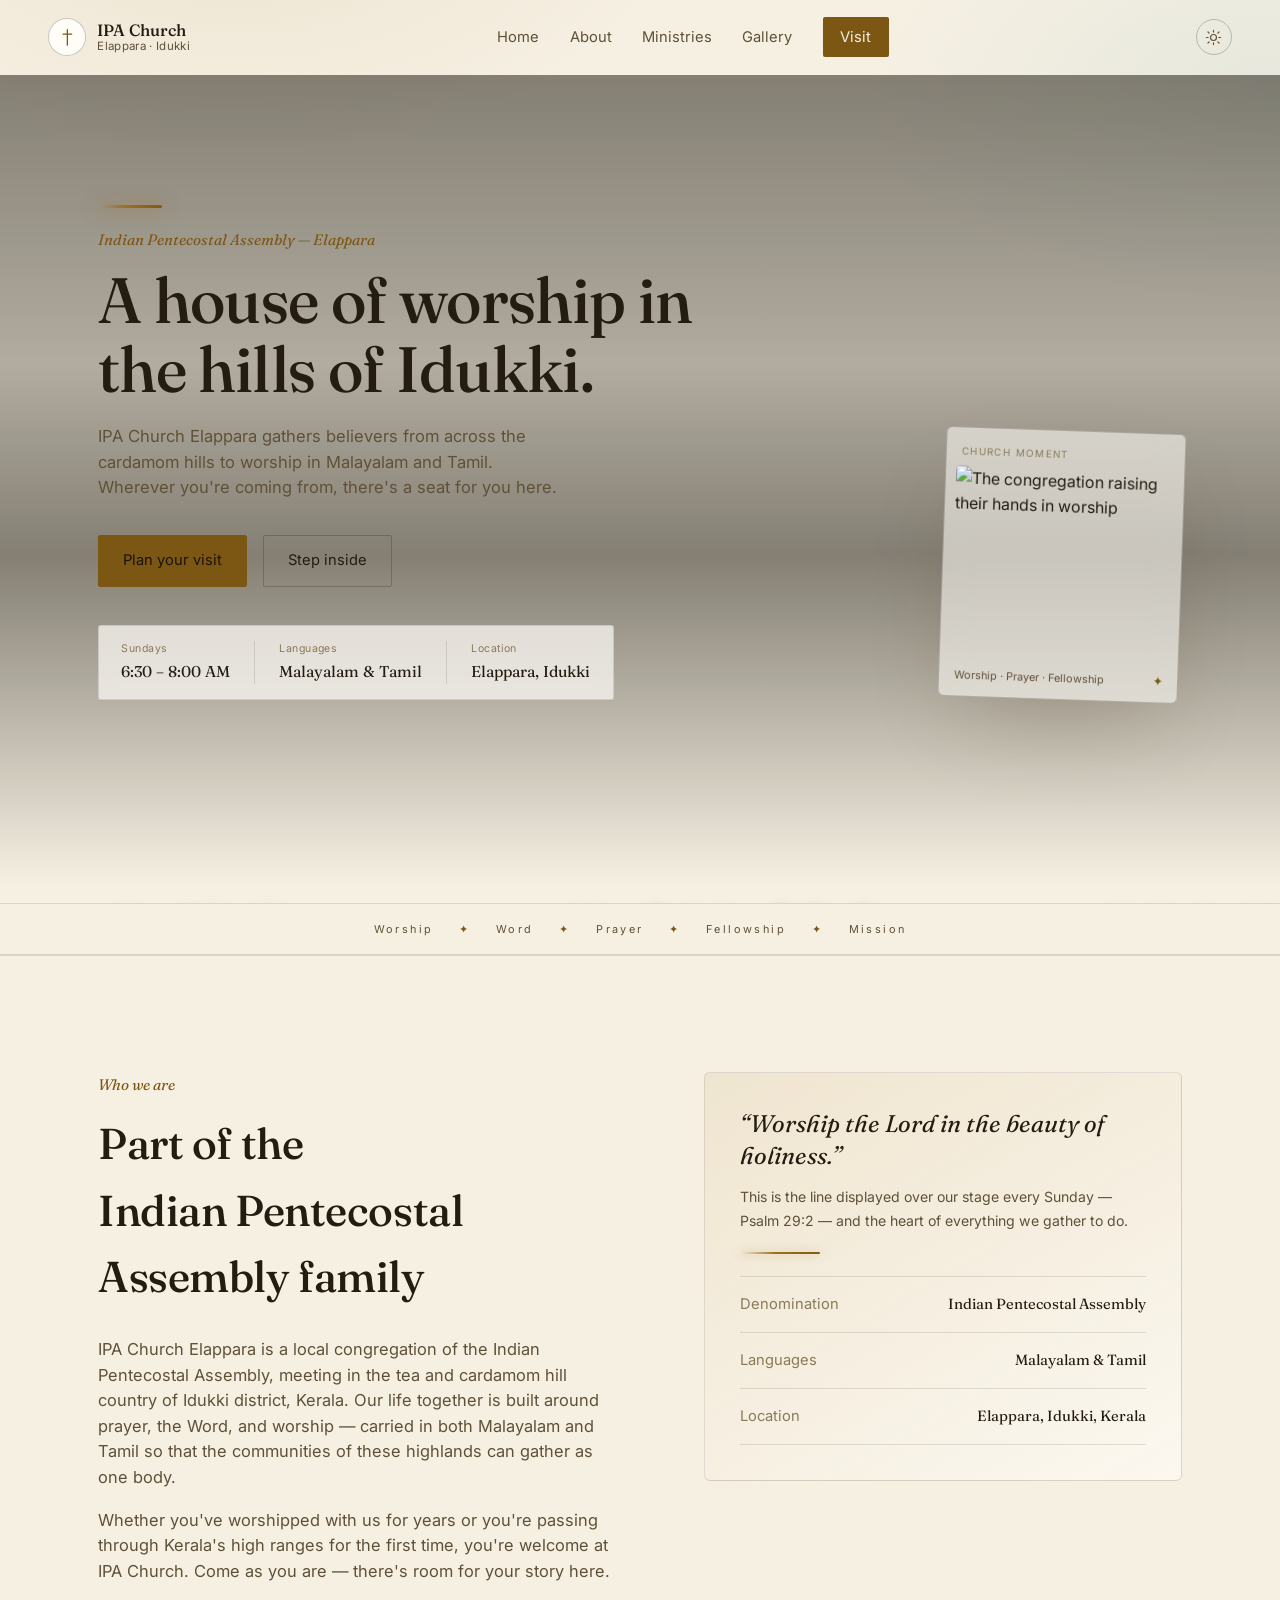
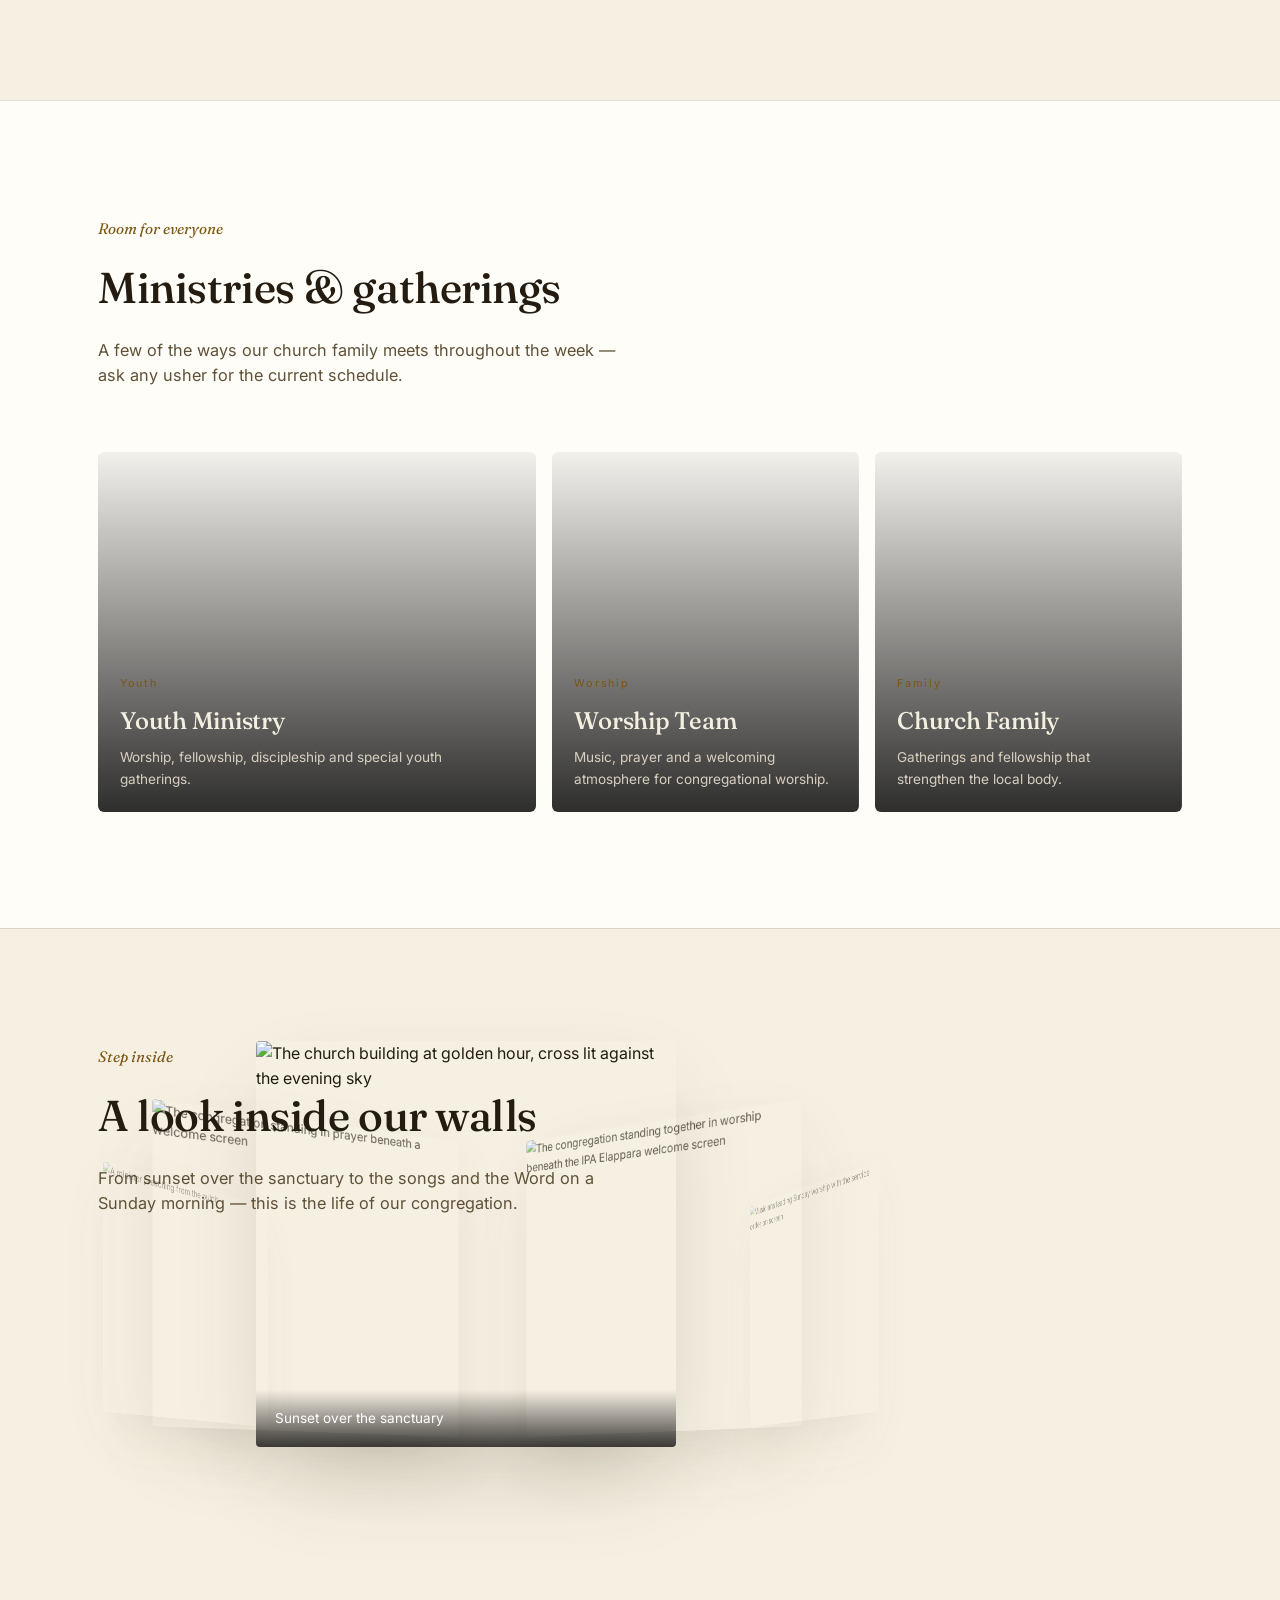
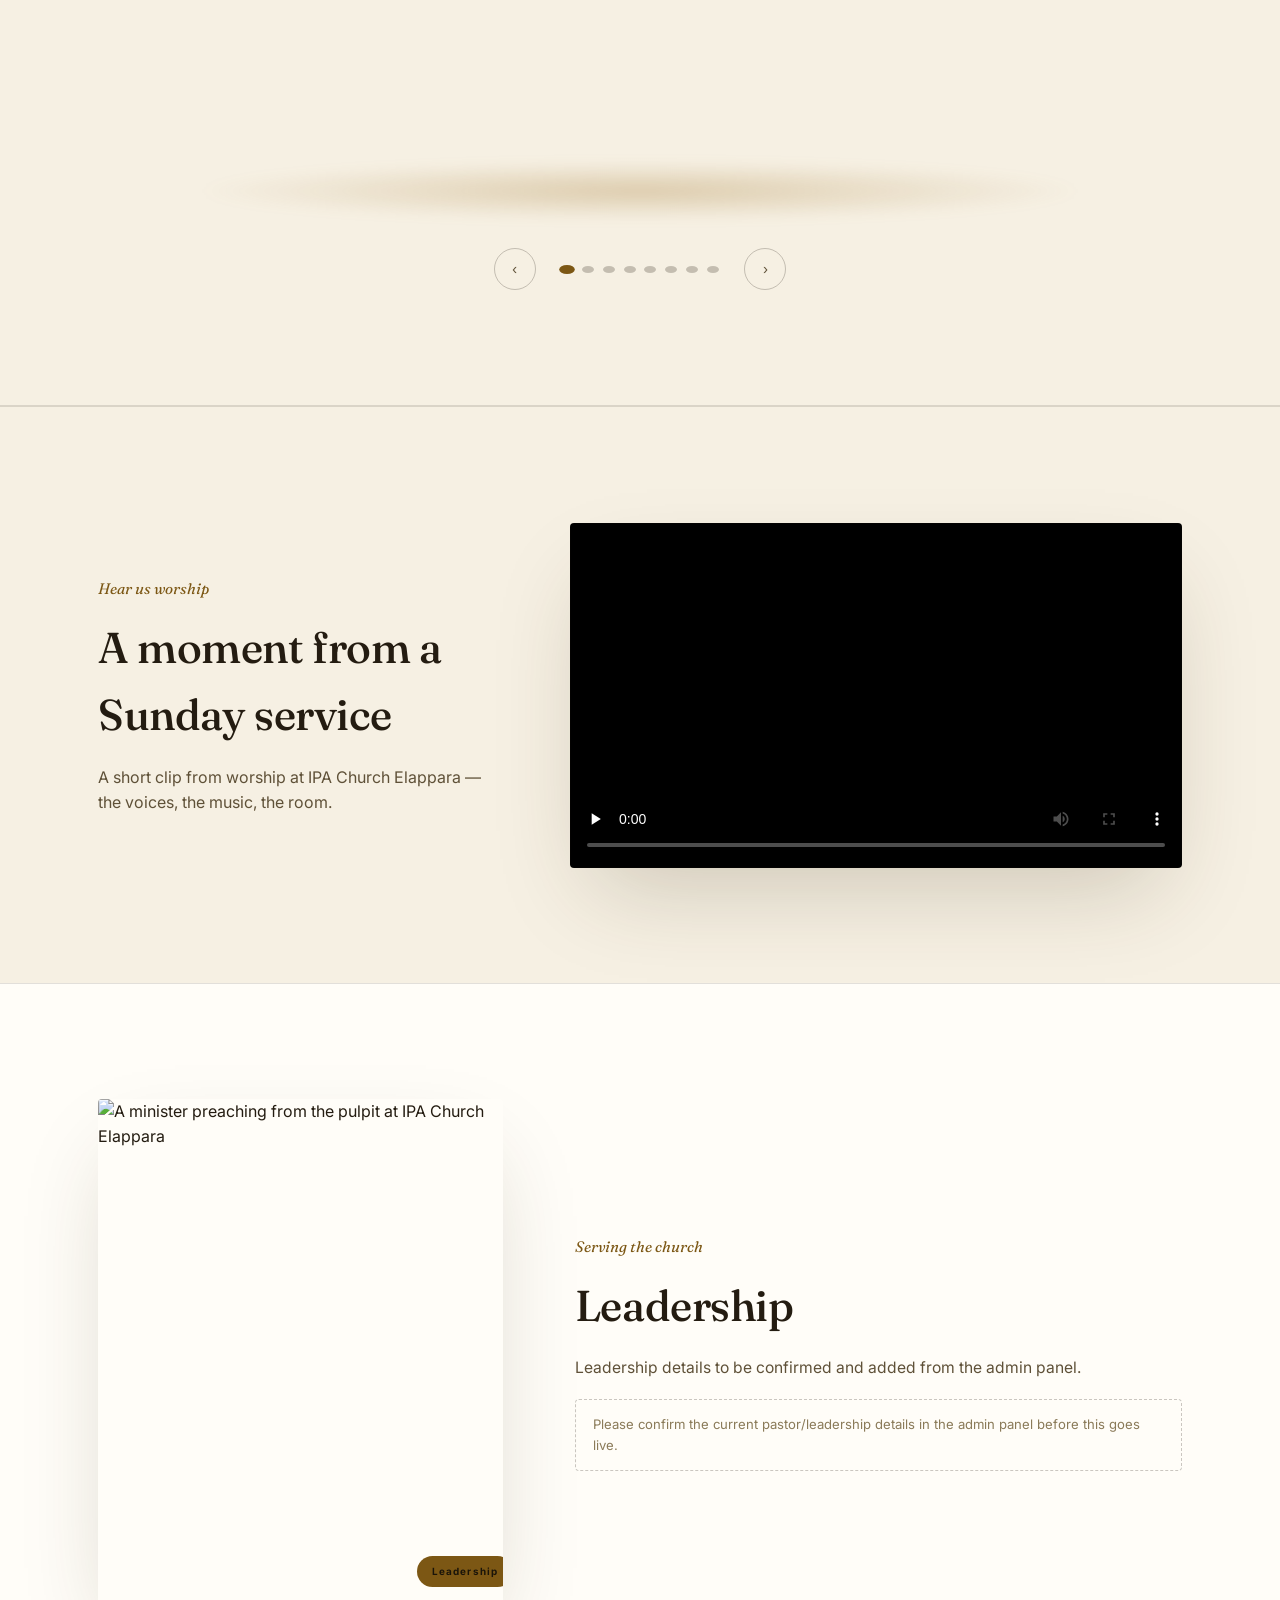
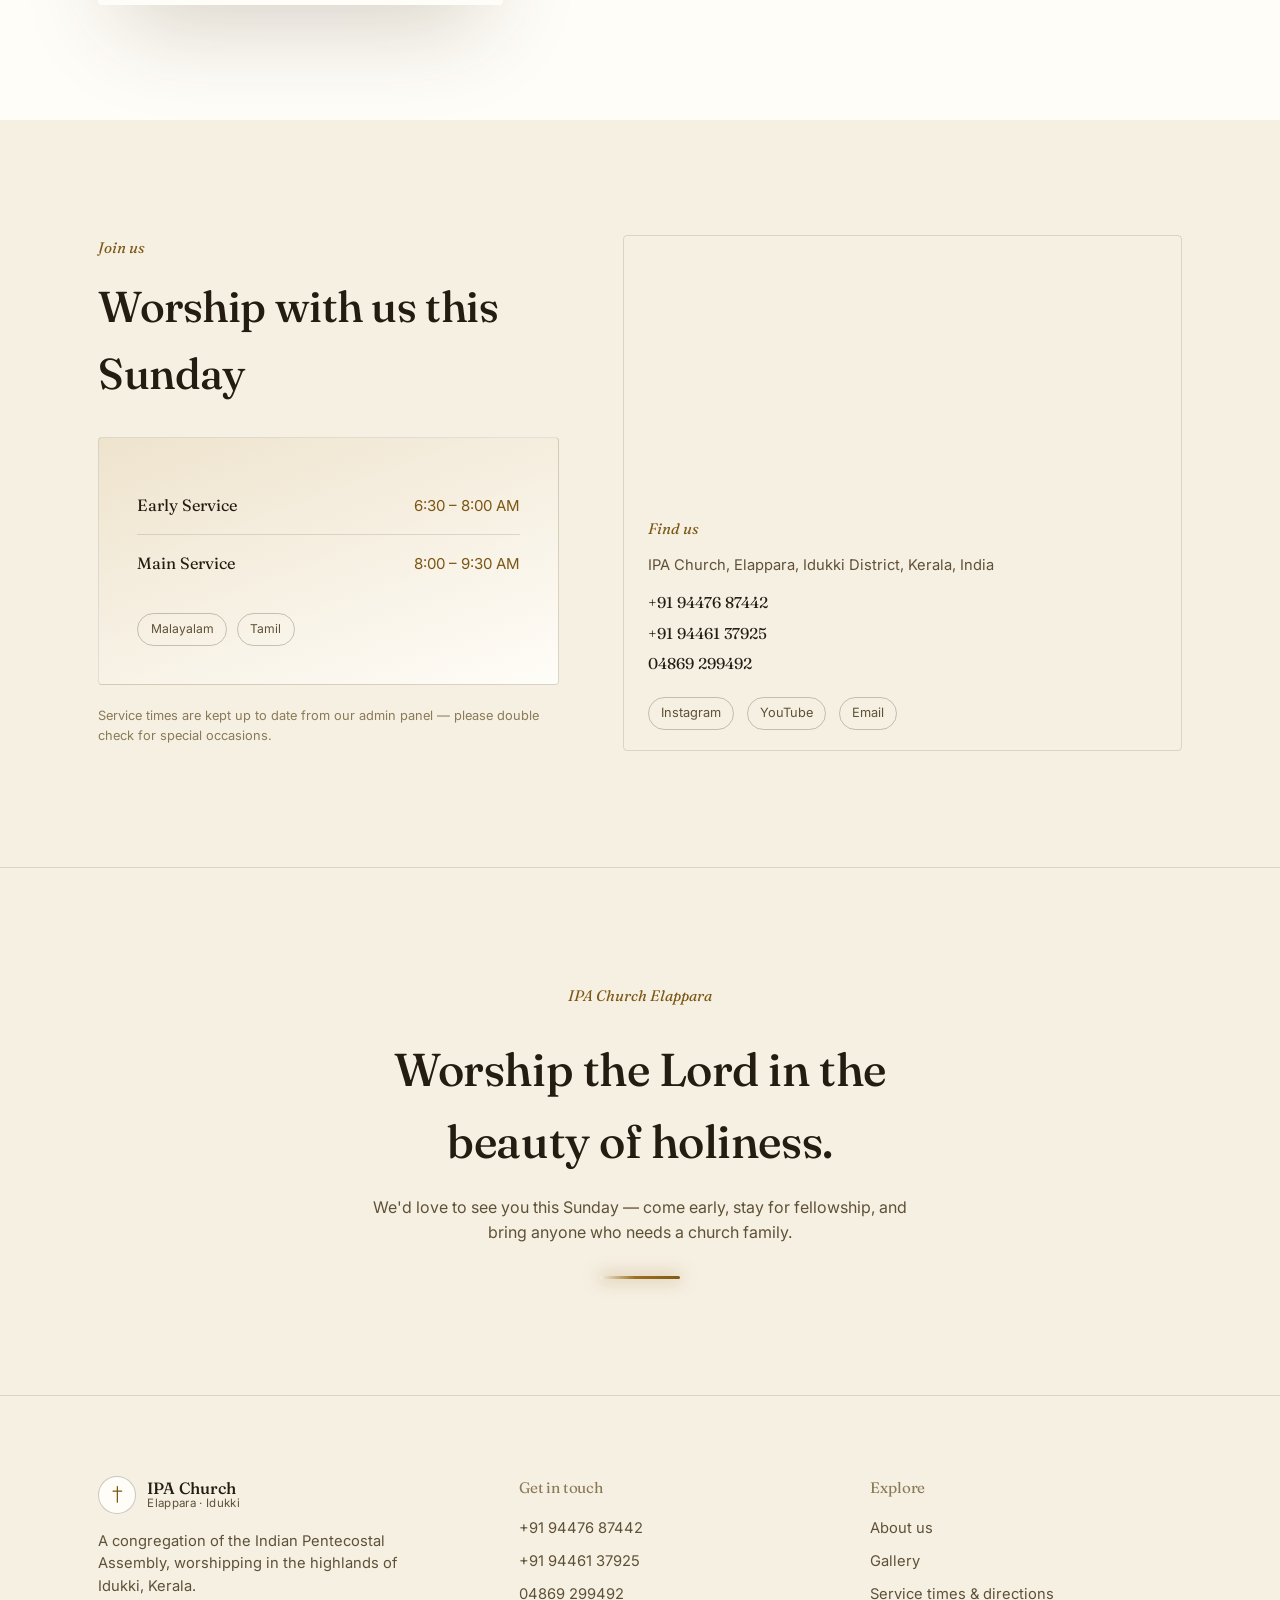
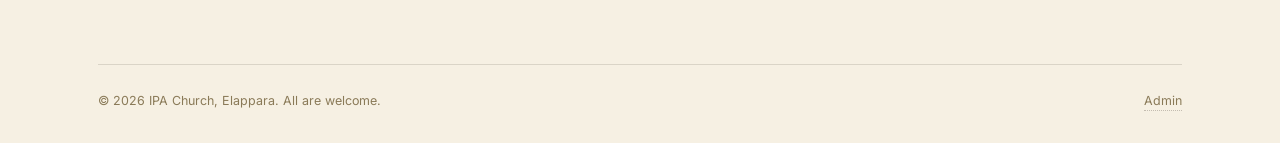
==== index.html @ 374cca7b "Add files via upload" ====
<!DOCTYPE html>
<html lang="en">
<head>
<meta charset="UTF-8">
<meta name="viewport" content="width=device-width, initial-scale=1.0">
<title>IPA Church Elappara — Indian Pentecostal Assembly</title>
<meta name="description" content="IPA Church Elappara — a congregation of the Indian Pentecostal Assembly worshipping in Malayalam and Tamil in the highlands of Idukki, Kerala.">
<link rel="stylesheet" href="styles.css">
</head>
<body>

<header class="site-nav" id="siteNav">
  <a href="#top" class="brand">
    <span class="brand-mark">
      <img src="images/logo.png" alt="" onerror="this.classList.add('cf-broken');">
      <svg class="mono" viewBox="0 0 24 24" fill="none" stroke="currentColor" stroke-width="1.6" stroke-linecap="round"><path d="M12 2v20M6.5 8H17.5"/></svg>
    </span>
    <span class="brand-text">
      <strong>IPA Church</strong>
      <span>Elappara &middot; Idukki</span>
    </span>
  </a>

  <nav class="links" id="navLinks">
    <a href="#top">Home</a>
    <a href="#about">About</a>
    <a href="#ministries">Ministries</a>
    <a href="#gallery">Gallery</a>
    <a href="#visit" class="cta">Visit</a>
  </nav>

  <div style="display:flex;align-items:center;gap:0.6rem;">
    <button class="theme-toggle" aria-label="Toggle light and dark theme">
      <svg class="sun" viewBox="0 0 24 24" fill="none" stroke="currentColor" stroke-width="1.6" stroke-linecap="round"><circle cx="12" cy="12" r="4.2"/><path d="M12 2v2.4M12 19.6V22M4.2 4.2l1.7 1.7M18.1 18.1l1.7 1.7M2 12h2.4M19.6 12H22M4.2 19.8l1.7-1.7M18.1 5.9l1.7-1.7"/></svg>
      <svg class="moon" viewBox="0 0 24 24" fill="none" stroke="currentColor" stroke-width="1.6" stroke-linecap="round"><path d="M20 14.5A8.5 8.5 0 1 1 9.5 4a7 7 0 0 0 10.5 10.5Z"/></svg>
    </button>
    <button class="menu-btn" id="menuBtn" aria-label="Toggle menu" aria-expanded="false">
      <span></span><span></span><span></span>
    </button>
  </div>
</header>

<div class="announce" id="announceBar">
  <span id="announceText"></span>
</div>

<main id="top">

  <!-- HERO -->
  <section class="hero">
    <div class="hero-bg">
      <img src="images/hero-exterior.jpg" alt="IPA Church Elappara at golden hour, cross lit against the sky" onerror="this.classList.add('cf-broken');">
    </div>
    <div class="hero-particles" id="heroParticles"></div>

    <div class="hero-inner">
      <div>
        <div class="strip-light"></div>
        <span class="kicker" id="heroEyebrow">Indian Pentecostal Assembly — Elappara</span>
        <h1 id="heroHeadline">A house of worship in the hills of Idukki.</h1>
        <p class="hero-sub" id="heroLead">IPA Church Elappara gathers believers from across the cardamom hills to worship in Malayalam and Tamil. Wherever you're coming from, there's a seat for you here.</p>
        <div class="hero-actions">
          <a href="#visit" class="btn primary">Plan your visit</a>
          <a href="#gallery" class="btn ghost">Step inside</a>
        </div>
        <div class="hero-pill">
          <div><span class="label">Sundays</span><span class="val" id="heroTimePill">6:30 – 8:00 AM</span></div>
          <div class="divider"></div>
          <div><span class="label">Languages</span><span class="val" id="heroLangPill">Malayalam &amp; Tamil</span></div>
          <div class="divider"></div>
          <div><span class="label">Location</span><span class="val">Elappara, Idukki</span></div>
        </div>
      </div>

      <div class="hero-card">
        <div class="mini-label">CHURCH MOMENT</div>
        <div class="hero-photo">
          <img src="images/worship-hands.jpg" alt="The congregation raising their hands in worship" onerror="this.classList.add('cf-broken');">
        </div>
        <div class="card-caption"><span>Worship &middot; Prayer &middot; Fellowship</span><b>&#10022;</b></div>
      </div>
    </div>
  </section>

  <!-- MARQUEE -->
  <div class="marquee" aria-hidden="true">
    <div>Worship</div><span>&#10022;</span>
    <div>Word</div><span>&#10022;</span>
    <div>Prayer</div><span>&#10022;</span>
    <div>Fellowship</div><span>&#10022;</span>
    <div>Mission</div>
  </div>

  <!-- ABOUT -->
  <section class="about" id="about">
    <div class="wrap about-grid">
      <div>
        <span class="kicker">Who we are</span>
        <h2 style="font-size:clamp(1.9rem,3.4vw,2.7rem);margin-bottom:1.6rem;">Part of the Indian&nbsp;Pentecostal Assembly family</h2>
        <div class="about-copy">
          <p>IPA Church Elappara is a local congregation of the Indian Pentecostal Assembly, meeting in the tea and cardamom hill country of Idukki district, Kerala. Our life together is built around prayer, the Word, and worship — carried in both Malayalam and Tamil so that the communities of these highlands can gather as one body.</p>
          <p>Whether you've worshipped with us for years or you're passing through Kerala's high ranges for the first time, you're welcome at IPA Church. Come as you are — there's room for your story here.</p>
        </div>
      </div>
      <div class="glass-panel">
        <p class="quote">&ldquo;Worship the Lord in the beauty of holiness.&rdquo;</p>
        <p class="small">This is the line displayed over our stage every Sunday — Psalm 29:2 — and the heart of everything we gather to do.</p>
        <div class="strip-light thin" style="margin-top:1.2rem;width:80px;"></div>
        <ul class="facts">
          <li><span>Denomination</span><span>Indian Pentecostal Assembly</span></li>
          <li><span>Languages</span><span>Malayalam &amp; Tamil</span></li>
          <li><span>Location</span><span>Elappara, Idukki, Kerala</span></li>
        </ul>
      </div>
    </div>
  </section>

  <!-- MINISTRIES -->
  <section class="ministries" id="ministries">
    <div class="wrap">
      <div class="section-head">
        <span class="kicker">Room for everyone</span>
        <h2>Ministries &amp; gatherings</h2>
        <p>A few of the ways our church family meets throughout the week — ask any usher for the current schedule.</p>
      </div>
      <div class="ministry-wrap">
        <div class="ministry-card" style="--bg-img:url('images/sunday-worship.jpg')">
          <div><span>Youth</span><h3>Youth Ministry</h3><p>Worship, fellowship, discipleship and special youth gatherings.</p></div>
        </div>
        <div class="ministry-card" style="--bg-img:url('images/worship-hands.jpg')">
          <div><span>Worship</span><h3>Worship Team</h3><p>Music, prayer and a welcoming atmosphere for congregational worship.</p></div>
        </div>
        <div class="ministry-card" style="--bg-img:url('images/congregation-gathered.jpg')">
          <div><span>Family</span><h3>Church Family</h3><p>Gatherings and fellowship that strengthen the local body.</p></div>
        </div>
      </div>
    </div>
  </section>

  <!-- GALLERY / COVERFLOW -->
  <section class="gallery" id="gallery">
    <div class="wrap">
      <div class="section-head">
        <span class="kicker">Step inside</span>
        <h2>A look inside our walls</h2>
        <p>From sunset over the sanctuary to the songs and the Word on a Sunday morning — this is the life of our congregation.</p>
      </div>
    </div>

    <div class="cf-stage" id="cfStage">
      <div class="cf-floor"></div>
      <div class="cf-track" id="cfTrack">

        <div class="cf-slide" data-index="0">
          <div class="cf-media">
            <img src="images/hero-exterior.jpg" alt="The church building at golden hour, cross lit against the evening sky" onerror="this.classList.add('cf-broken');">
          </div>
          <p class="cf-caption">Sunset over the sanctuary</p>
        </div>

        <div class="cf-slide" data-index="1">
          <div class="cf-media">
            <img src="images/congregation-gathered.jpg" alt="The congregation standing together in worship beneath the IPA Elappara welcome screen" onerror="this.classList.add('cf-broken');">
          </div>
          <p class="cf-caption">Gathered as one congregation</p>
        </div>

        <div class="cf-slide" data-index="2">
          <div class="cf-media">
            <img src="images/sunday-worship.jpg" alt="Musicians leading Sunday worship with the service order on screen" onerror="this.classList.add('cf-broken');">
          </div>
          <p class="cf-caption">Sunday morning worship</p>
        </div>

        <div class="cf-slide" data-index="3">
          <div class="cf-media">
            <img src="images/worship-hands.jpg" alt="The congregation raising their hands in worship during a Sunday service" onerror="this.classList.add('cf-broken');">
          </div>
          <p class="cf-caption">Raising our voices in worship</p>
        </div>

        <div class="cf-slide" data-index="4">
          <div class="cf-media">
            <img src="images/praise-lifted.jpg" alt="Members holding up their Bibles together in a moment of praise" onerror="this.classList.add('cf-broken');">
          </div>
          <p class="cf-caption">Every hand lifted in praise</p>
        </div>

        <div class="cf-slide" data-index="5">
          <div class="cf-media">
            <img src="images/beauty-of-holiness.jpg" alt="The stage banner reading Worship the Lord in the Beauty of Holiness" onerror="this.classList.add('cf-broken');">
          </div>
          <p class="cf-caption">&ldquo;Worship the Lord in the beauty of holiness&rdquo;</p>
        </div>

        <div class="cf-slide" data-index="6">
          <div class="cf-media">
            <img src="images/preacher.jpg" alt="A minister preaching from the pulpit" onerror="this.classList.add('cf-broken');">
          </div>
          <p class="cf-caption">A message from the Word</p>
        </div>

        <div class="cf-slide" data-index="7">
          <div class="cf-media">
            <img src="images/welcome-service.jpg" alt="The congregation standing in prayer beneath a welcome screen" onerror="this.classList.add('cf-broken');">
          </div>
          <p class="cf-caption">Welcomes you, every Sunday</p>
        </div>

      </div>
    </div>

    <div class="cf-controls">
      <button class="cf-arrow" id="cfPrev" aria-label="Previous photo">&lsaquo;</button>
      <div class="cf-dots" id="cfDots"></div>
      <button class="cf-arrow" id="cfNext" aria-label="Next photo">&rsaquo;</button>
    </div>
  </section>

  <!-- WATCH -->
  <section class="watch">
    <div class="wrap watch-grid">
      <div>
        <span class="kicker">Hear us worship</span>
        <h2 style="font-size:clamp(1.9rem,3.4vw,2.7rem);">A moment from a Sunday service</h2>
        <p style="margin-top:1rem;color:var(--muted);max-width:42ch;">A short clip from worship at IPA Church Elappara — the voices, the music, the room.</p>
      </div>
      <div class="watch-frame">
        <video controls preload="none" poster="images/beauty-of-holiness.jpg" playsinline>
          <source src="video/service-highlight.mp4" type="video/mp4">
        </video>
      </div>
    </div>
  </section>

  <!-- PASTOR -->
  <section class="pastor">
    <div class="wrap pastor-grid">
      <div class="pastor-media">
        <img src="images/preacher.jpg" alt="A minister preaching from the pulpit at IPA Church Elappara" onerror="this.classList.add('cf-broken');">
        <div class="pastor-badge">Leadership</div>
      </div>
      <div>
        <span class="kicker">Serving the church</span>
        <h2 style="font-size:clamp(1.9rem,3.4vw,2.7rem);" id="pastorName">Leadership</h2>
        <p class="pastor-role" id="pastorRole"></p>
        <p class="pastor-bio" id="pastorBio">Leadership details to be confirmed and added from the admin panel.</p>
        <p class="pastor-note" id="pastorNote">Please confirm the current pastor/leadership details in the admin panel before this goes live.</p>
      </div>
    </div>
  </section>

  <!-- VISIT -->
  <section class="visit" id="visit">
    <div class="wrap visit-grid">
      <div>
        <span class="kicker">Join us</span>
        <h2 style="font-size:clamp(1.9rem,3.4vw,2.7rem);margin-bottom:1.8rem;">Worship with us this Sunday</h2>
        <div class="times-card">
          <div id="serviceTimesList">
            <div class="times-row"><span class="name">Early Service</span><span class="time">6:30 – 8:00 AM</span></div>
            <div class="times-row"><span class="name">Main Service</span><span class="time">8:00 – 9:30 AM</span></div>
          </div>
          <div class="lang-tags" id="langTags">
            <span class="tag">Malayalam</span>
            <span class="tag">Tamil</span>
          </div>
        </div>
        <p class="note">Service times are kept up to date from our admin panel — please double check for special occasions.</p>
      </div>

      <div class="map-card">
        <iframe id="mapFrame" src="https://www.google.com/maps?q=IPA+Church+Elappara+Idukki+Kerala+India&output=embed" loading="lazy" referrerpolicy="no-referrer-when-downgrade" title="Map to IPA Church Elappara"></iframe>
        <div class="map-meta">
          <span class="kicker" style="margin:0;">Find us</span>
          <p class="addr" id="churchAddress">IPA Church, Elappara, Idukki District, Kerala, India</p>
          <div class="phone-list" id="phoneList">
            <a href="tel:+919447687442">+91 94476 87442</a>
            <a href="tel:+919446137925">+91 94461 37925</a>
            <a href="tel:+914869299492">04869 299492</a>
          </div>
          <div class="social-row" id="socialRow">
            <a href="https://www.instagram.com/ipachurch_elappara/" target="_blank" rel="noopener">Instagram</a>
            <a href="https://www.youtube.com/@IpaChurchInElappara" target="_blank" rel="noopener">YouTube</a>
            <a href="mailto:felixelappara@gmail.com">Email</a>
          </div>
        </div>
      </div>
    </div>
  </section>

  <!-- FINAL CTA -->
  <section class="final-cta">
    <div class="wrap inner">
      <span class="kicker">IPA Church Elappara</span>
      <h2>Worship the Lord in the beauty of holiness.</h2>
      <p>We'd love to see you this Sunday — come early, stay for fellowship, and bring anyone who needs a church family.</p>
      <div class="strip-light" style="margin-top:2rem;"></div>
    </div>
  </section>

</main>

<footer id="contact">
  <div class="wrap">
    <div class="footer-grid">
      <div class="footer-brand">
        <div class="brand">
          <span class="brand-mark">
            <img src="images/logo.png" alt="" onerror="this.classList.add('cf-broken');">
            <svg class="mono" viewBox="0 0 24 24" fill="none" stroke="currentColor" stroke-width="1.6" stroke-linecap="round"><path d="M12 2v20M6.5 8H17.5"/></svg>
          </span>
          <span class="brand-text">
            <strong>IPA Church</strong>
            <span>Elappara &middot; Idukki</span>
          </span>
        </div>
        <p>A congregation of the Indian Pentecostal Assembly, worshipping in the highlands of Idukki, Kerala.</p>
      </div>

      <div class="footer-col">
        <h3>Get in touch</h3>
        <ul id="footerPhoneList">
          <li><a href="tel:+919447687442">+91 94476 87442</a></li>
          <li><a href="tel:+919446137925">+91 94461 37925</a></li>
          <li><a href="tel:+914869299492">04869 299492</a></li>
        </ul>
      </div>

      <div class="footer-col">
        <h3>Explore</h3>
        <ul>
          <li><a href="#about">About us</a></li>
          <li><a href="#gallery">Gallery</a></li>
          <li><a href="#visit">Service times &amp; directions</a></li>
        </ul>
      </div>
    </div>

    <div class="footer-bottom">
      <span>&copy; <span id="year"></span> IPA Church, Elappara. All are welcome.</span>
      <a href="admin.html">Admin</a>
    </div>
  </div>
</footer>

<script type="module" src="script.js"></script>
</body>
</html>
---- styles.css ----
/* ============================================================
   IPA Church Elappara — shared styles
   Used by index.html and admin.html
   ============================================================ */

@import url('https://fonts.googleapis.com/css2?family=Fraunces:ital,opsz,wght@0,9..144,300;0,9..144,400;0,9..144,500;0,9..144,600;1,9..144,400;1,9..144,500&family=Inter:wght@400;500;600;700&display=swap');

/* ---------- theme tokens ---------- */
:root{
  --bg:#0b0908;
  --bg-elev:#151210;
  --bg-elev-2:#1d1815;
  --ink:#f5efe2;
  --muted:#ab9d88;
  --muted-2:#7c6e5a;
  --line:rgba(245,239,226,0.12);
  --line-strong:rgba(245,239,226,0.22);

  --gold:#caa056;
  --gold-rgb:202,160,86;
  --gold-2:#efc978;
  --cool:#3fb6c9;
  --cool-rgb:63,182,201;
  --violet:#8b6fe0;
  --violet-rgb:139,111,224;

  --shadow:0 40px 90px -24px rgba(0,0,0,0.75);
  --ease:cubic-bezier(.22,.68,0,1);
  --radius:3px;
}

[data-theme="light"]{
  --bg:#f6f0e3;
  --bg-elev:#fffdf8;
  --bg-elev-2:#eee3cd;
  --ink:#241c11;
  --muted:#5f5138;
  --muted-2:#8a7a58;
  --line:rgba(36,28,17,0.13);
  --line-strong:rgba(36,28,17,0.24);

  --gold:#9c6f22;
  --gold-rgb:156,111,34;
  --gold-2:#7c5714;
  --cool:#127888;
  --cool-rgb:18,120,136;
  --violet:#5e42b8;
  --violet-rgb:94,66,184;

  --shadow:0 40px 90px -24px rgba(60,45,20,0.22);
}

*{box-sizing:border-box;}
html{scroll-behavior:smooth;}
body{
  margin:0;
  background:var(--bg);
  color:var(--ink);
  font-family:'Inter',-apple-system,BlinkMacSystemFont,sans-serif;
  line-height:1.55;
  -webkit-font-smoothing:antialiased;
  overflow-x:hidden;
  transition:background .4s var(--ease), color .4s var(--ease);
}
img{max-width:100%;display:block;}
a{color:inherit;text-decoration:none;}
h1,h2,h3{font-family:'Fraunces',serif;font-weight:500;margin:0;letter-spacing:-0.01em;}
p{margin:0;}
ul{margin:0;padding:0;list-style:none;}
button,input,textarea{font-family:inherit;}
button{cursor:pointer;background:none;border:none;color:inherit;}
:focus-visible{outline:2px solid var(--gold-2);outline-offset:3px;}

.kicker{
  font-family:'Fraunces',serif;
  font-style:italic;
  font-weight:400;
  font-size:0.95rem;
  color:var(--gold-2);
  margin-bottom:0.9rem;
  display:inline-block;
}

.wrap{max-width:1180px;margin:0 auto;padding:0 clamp(1.25rem,4vw,3rem);}

body::before{
  content:"";
  position:fixed;inset:0;z-index:-2;
  background:
    radial-gradient(ellipse 60% 45% at 18% -10%, rgba(var(--gold-rgb),0.10), transparent 60%),
    radial-gradient(ellipse 55% 40% at 100% 10%, rgba(var(--cool-rgb),0.07), transparent 60%),
    var(--bg);
  transition:background .4s var(--ease);
}

/* ---------- strip light (signature motif) ---------- */
.strip-light{
  position:relative;
  height:3px;
  border-radius:2px;
  overflow:hidden;
  background:linear-gradient(90deg, transparent, var(--gold) 20%, var(--gold-2) 50%, var(--gold) 80%, transparent);
  background-size:220% 100%;
  animation:stripFlow 3.4s linear infinite;
  box-shadow:0 0 16px 1px rgba(var(--gold-rgb),0.5);
}
@keyframes stripFlow{
  0%{background-position:0% 0;}
  100%{background-position:220% 0;}
}
.strip-light.thin{height:1.5px;box-shadow:0 0 10px 0 rgba(var(--gold-rgb),0.45);}
.strip-light.cool{
  background:linear-gradient(90deg, transparent, var(--cool) 20%, var(--violet) 50%, var(--cool) 80%, transparent);
  background-size:220% 100%;
  box-shadow:0 0 16px 1px rgba(var(--cool-rgb),0.45);
}
@media (prefers-reduced-motion:reduce){ .strip-light{animation:none;} }

/* ---------- nav ---------- */
header.site-nav{
  position:sticky;top:0;z-index:100;
  display:flex;align-items:center;justify-content:space-between;
  gap:1rem;
  padding:1.05rem clamp(1.25rem,4vw,3rem);
  transition:background .4s var(--ease), border-color .4s var(--ease), padding .4s var(--ease);
  border-bottom:1px solid transparent;
}
header.site-nav.scrolled{
  background-color:color-mix(in srgb, var(--bg) 82%, transparent);
  backdrop-filter:blur(14px);-webkit-backdrop-filter:blur(14px);
  border-bottom:1px solid var(--line);
  padding:0.65rem clamp(1.25rem,4vw,3rem);
}
.brand{display:flex;align-items:center;gap:0.7rem;}
.brand-mark{
  width:38px;height:38px;border-radius:50%;
  border:1px solid var(--line-strong);
  display:flex;align-items:center;justify-content:center;
  position:relative;overflow:hidden;background:var(--bg-elev);flex:none;
}
.brand-mark img{width:78%;height:78%;object-fit:contain;}
.brand-mark img.cf-broken{display:none;}
.brand-mark .mono{width:52%;height:52%;color:var(--gold-2);flex:none;}
.brand-text{display:flex;flex-direction:column;line-height:1.15;}
.brand-text strong{font-family:'Fraunces',serif;font-weight:500;font-size:1.02rem;}
.brand-text span{font-size:0.72rem;color:var(--muted);letter-spacing:0.03em;}

nav.links{display:flex;gap:1.9rem;align-items:center;}
nav.links a{font-size:0.92rem;color:var(--muted);position:relative;padding:0.2rem 0;transition:color .25s;}
nav.links a:hover,nav.links a:focus-visible{color:var(--ink);}
nav.links a::after{
  content:"";position:absolute;left:0;right:100%;bottom:-4px;height:1px;background:var(--gold-2);
  transition:right .3s var(--ease);
}
nav.links a:hover::after,nav.links a:focus-visible::after{right:0;}
nav.links a.cta{color:var(--bg);background:var(--gold-2);padding:0.55rem 1.1rem;border-radius:2px;}
nav.links a.cta::after{display:none;}
nav.links a.cta:hover{background:var(--gold);}

.theme-toggle{
  width:36px;height:36px;border-radius:50%;
  border:1px solid var(--line-strong);
  display:flex;align-items:center;justify-content:center;
  color:var(--muted);transition:color .25s,border-color .25s,transform .3s;
  flex:none;
}
.theme-toggle:hover{color:var(--gold-2);border-color:var(--gold-2);}
.theme-toggle svg{width:17px;height:17px;}
.theme-toggle .sun{display:none;}
[data-theme="light"] .theme-toggle .sun{display:block;}
[data-theme="light"] .theme-toggle .moon{display:none;}
.theme-toggle .moon{display:block;}

.menu-btn{display:none;flex-direction:column;gap:5px;padding:0.4rem;}
.menu-btn span{width:22px;height:1.5px;background:var(--ink);}

/* ---------- announcement banner ---------- */
.announce{
  display:none;
  align-items:center;justify-content:center;gap:0.8rem;
  text-align:center;
  padding:0.7rem 1.2rem;
  background:linear-gradient(90deg, rgba(var(--gold-rgb),0.14), rgba(var(--violet-rgb),0.1));
  border-bottom:1px solid var(--line);
  font-size:0.86rem;
  color:var(--ink);
}
.announce.show{display:flex;}
.announce button{color:var(--muted);font-size:1rem;line-height:1;}

/* ---------- hero ---------- */
.hero{position:relative;min-height:92vh;display:flex;align-items:flex-end;overflow:hidden;}
.hero-bg{position:absolute;inset:0;z-index:0;}
.hero-bg img{width:100%;height:100%;object-fit:cover;}
.hero-bg img.cf-broken{display:none;}
.hero-bg::after{
  content:"";position:absolute;inset:0;
  background:linear-gradient(0deg, var(--bg) 2%, rgba(11,9,8,0.55) 42%, rgba(11,9,8,0.32) 65%, rgba(11,9,8,0.55) 100%);
  z-index:1;
}
[data-theme="light"] .hero-bg::after{
  background:linear-gradient(0deg, var(--bg) 2%, rgba(20,15,5,0.5) 42%, rgba(20,15,5,0.3) 65%, rgba(20,15,5,0.5) 100%);
}
.hero-particles{position:absolute;inset:0;z-index:1;pointer-events:none;}
.hero-particles span{
  position:absolute;bottom:-10px;border-radius:50%;
  background:rgba(var(--gold-rgb),0.55);
  box-shadow:0 0 8px 1px rgba(var(--gold-rgb),0.5);
  animation:drift linear infinite;
}
@keyframes drift{
  0%{transform:translateY(0) translateX(0);opacity:0;}
  10%{opacity:1;}
  90%{opacity:1;}
  100%{transform:translateY(-110vh) translateX(var(--dx,20px));opacity:0;}
}
@media (prefers-reduced-motion:reduce){ .hero-particles{display:none;} }

.hero-inner{
  position:relative;z-index:2;
  padding:0 clamp(1.25rem,4vw,3rem) clamp(3.5rem,8vw,5.5rem);
  width:100%;max-width:1180px;margin:0 auto;
  display:grid;grid-template-columns:1.25fr 0.85fr;gap:3rem;align-items:flex-end;
}
.hero h1{font-size:clamp(2.3rem,5vw,4.1rem);line-height:1.07;max-width:16ch;font-weight:500;}
.hero .strip-light{width:64px;margin-bottom:1.2rem;}
.hero-sub{margin-top:1.3rem;max-width:46ch;color:var(--muted);font-size:1.04rem;}
.hero-actions{margin-top:2.1rem;display:flex;flex-wrap:wrap;gap:1rem;align-items:center;}
.btn{display:inline-flex;align-items:center;gap:0.5rem;padding:0.85rem 1.5rem;font-size:0.92rem;border:1px solid var(--line-strong);border-radius:2px;transition:all .3s var(--ease);}
.btn.primary{background:var(--gold-2);color:#1a1409;border-color:var(--gold-2);}
.btn.primary:hover{background:var(--gold);border-color:var(--gold);}
.btn.ghost{color:var(--ink);}
.btn.ghost:hover{border-color:var(--gold-2);color:var(--gold-2);}

.hero-pill{
  margin-top:2.4rem;display:inline-flex;gap:1.5rem;padding:0.9rem 1.4rem;
  border:1px solid var(--line);border-radius:3px;
  background:color-mix(in srgb, var(--bg-elev) 70%, transparent);
  backdrop-filter:blur(8px);-webkit-backdrop-filter:blur(8px);
}
.hero-pill div{display:flex;flex-direction:column;gap:0.2rem;}
.hero-pill .label{font-size:0.66rem;letter-spacing:0.04em;color:var(--muted-2);}
.hero-pill .val{font-family:'Fraunces',serif;font-size:0.98rem;color:var(--ink);}
.hero-pill .divider{width:1px;background:var(--line);}

.hero-card{
  justify-self:end;width:240px;padding:10px;border-radius:6px;
  border:1px solid var(--line-strong);
  background:color-mix(in srgb, var(--bg-elev) 55%, transparent);
  backdrop-filter:blur(14px);-webkit-backdrop-filter:blur(14px);
  box-shadow:var(--shadow);
  transform:rotate(2deg);
  animation:floatCard 6s ease-in-out infinite;
}
@keyframes floatCard{0%,100%{transform:rotate(2deg) translateY(0);}50%{transform:rotate(1deg) translateY(-10px);}}
@media (prefers-reduced-motion:reduce){ .hero-card{animation:none;} }
.hero-card .mini-label{font-size:0.62rem;letter-spacing:0.14em;color:var(--muted-2);padding:0.4rem 0.3rem;}
.hero-card .hero-photo{height:190px;border-radius:4px;overflow:hidden;}
.hero-card .hero-photo img{width:100%;height:100%;object-fit:cover;}
.hero-card .card-caption{padding:0.7rem 0.3rem 0.1rem;display:flex;justify-content:space-between;color:var(--muted);font-size:0.68rem;}
.hero-card .card-caption b{color:var(--gold-2);}
@media (max-width:920px){ .hero-inner{grid-template-columns:1fr;} .hero-card{display:none;} }

/* ---------- marquee ---------- */
.marquee{
  display:flex;justify-content:center;align-items:center;gap:1.6rem;flex-wrap:wrap;
  padding:1.05rem 5vw;border-block:1px solid var(--line);color:var(--muted);
  font-size:0.68rem;letter-spacing:0.22em;
}
.marquee span{color:var(--gold-2);}

/* ---------- section shell ---------- */
section{padding:clamp(4.5rem,9vw,7.5rem) 0;scroll-margin-top:5rem;}
.section-head{max-width:640px;margin-bottom:clamp(2.5rem,5vw,4rem);}
.section-head h2{font-size:clamp(1.9rem,3.4vw,2.7rem);font-weight:500;}
.section-head p{margin-top:1rem;color:var(--muted);font-size:1.02rem;max-width:52ch;}

/* ---------- about ---------- */
.about{border-top:1px solid var(--line);}
.about-grid{display:grid;grid-template-columns:1.05fr 0.95fr;gap:clamp(2.5rem,6vw,5rem);align-items:start;}
.about-copy p{color:var(--muted);font-size:1.03rem;max-width:54ch;}
.about-copy p + p{margin-top:1.1rem;}
.glass-panel{
  padding:clamp(1.6rem,3vw,2.2rem);border-radius:6px;
  border:1px solid var(--line);
  background:linear-gradient(150deg, color-mix(in srgb, var(--bg-elev-2) 90%, transparent), color-mix(in srgb, var(--bg-elev) 60%, transparent));
  box-shadow:inset 0 1px 0 rgba(255,255,255,0.04);
}
.glass-panel .quote{font-family:'Fraunces',serif;font-style:italic;font-size:1.5rem;line-height:1.35;color:var(--ink);}
.glass-panel .small{color:var(--muted);font-size:0.88rem;margin-top:0.8rem;line-height:1.7;}
.facts{border-top:1px solid var(--line);margin-top:1.4rem;}
.facts li{display:flex;justify-content:space-between;gap:1rem;padding:1rem 0;border-bottom:1px solid var(--line);font-size:0.92rem;}
.facts li span:first-child{color:var(--muted-2);}
.facts li span:last-child{font-family:'Fraunces',serif;color:var(--ink);text-align:right;}

/* ---------- ministries ---------- */
.ministries{border-top:1px solid var(--line);background:var(--bg-elev);}
.ministry-wrap{display:grid;grid-template-columns:1.25fr 0.875fr 0.875fr;gap:1rem;}
.ministry-card{
  min-height:360px;border-radius:6px;overflow:hidden;position:relative;
  background-image:linear-gradient(180deg, rgba(0,0,0,0.05), rgba(0,0,0,0.82)), var(--bg-img);
  background-size:cover;background-position:center;
  transition:transform .4s var(--ease);
}
.ministry-card:hover{transform:translateY(-6px);}
.ministry-card>div{position:absolute;inset:auto 22px 22px;}
.ministry-card span{font-size:0.68rem;letter-spacing:0.16em;color:var(--gold-2);}
.ministry-card h3{font-family:'Fraunces',serif;font-size:1.5rem;margin-top:0.5rem;color:#f5efe2;}
.ministry-card p{color:#d8cfbf;font-size:0.85rem;margin-top:0.5rem;line-height:1.6;}
@media (max-width:920px){ .ministry-wrap{grid-template-columns:1fr;} }

/* ---------- coverflow gallery ---------- */
.gallery{background:var(--bg);border-top:1px solid var(--line);border-bottom:1px solid var(--line);position:relative;}
.cf-stage{position:relative;height:clamp(360px,50vw,520px);perspective:1700px;margin-top:1rem;}
.cf-track{position:relative;width:100%;height:100%;transform-style:preserve-3d;}
.cf-slide{
  position:absolute;top:50%;left:50%;width:min(60vw,420px);height:78%;
  margin-top:calc(-1 * 39%);margin-left:min(-30vw,-210px);
  border-radius:4px;overflow:hidden;
  transition:transform .7s var(--ease), opacity .7s var(--ease);
  box-shadow:var(--shadow);cursor:pointer;
}
.cf-slide.is-active{cursor:default;}
.cf-media{position:relative;width:100%;height:100%;}
.cf-media img{position:absolute;inset:0;width:100%;height:100%;object-fit:cover;z-index:2;}
.cf-caption{
  position:absolute;left:0;right:0;bottom:0;z-index:3;padding:1.1rem 1.2rem;font-size:0.85rem;color:#fff;
  background:linear-gradient(0deg, rgba(0,0,0,0.75), transparent);
  opacity:0;transform:translateY(6px);transition:opacity .4s, transform .4s;
}
.cf-slide.is-active .cf-caption{opacity:1;transform:translateY(0);}
.cf-floor{
  position:absolute;left:50%;bottom:-4%;width:70%;height:60px;transform:translateX(-50%);
  background:radial-gradient(ellipse at center, rgba(var(--gold-rgb),0.28), transparent 70%);
  filter:blur(6px);z-index:0;
}
.cf-controls{display:flex;align-items:center;justify-content:center;gap:1.6rem;margin-top:clamp(2rem,4vw,3rem);}
.cf-arrow{
  width:42px;height:42px;border-radius:50%;border:1px solid var(--line-strong);
  display:flex;align-items:center;justify-content:center;color:var(--muted);
  transition:border-color .25s, color .25s, transform .25s;
}
.cf-arrow:hover{border-color:var(--gold-2);color:var(--gold-2);transform:translateY(-1px);}
.cf-dots{display:flex;gap:0.55rem;}
.cf-dot{width:7px;height:7px;border-radius:50%;background:var(--line-strong);transition:background .3s, transform .3s;}
.cf-dot.active{background:var(--gold-2);transform:scale(1.3);}

/* ---------- watch ---------- */
.watch{border-top:1px solid var(--line);}
.watch-grid{display:grid;grid-template-columns:0.8fr 1.2fr;gap:clamp(2.5rem,6vw,4rem);align-items:center;}
.watch-frame{position:relative;border-radius:4px;overflow:hidden;border:1px solid var(--line);box-shadow:var(--shadow);background:#000;}
.watch-frame video{width:100%;display:block;aspect-ratio:16/9;background:#000;}

/* ---------- pastor ---------- */
.pastor{border-top:1px solid var(--line);background:var(--bg-elev);}
.pastor-grid{display:grid;grid-template-columns:0.8fr 1.2fr;gap:clamp(2.5rem,6vw,4.5rem);align-items:center;}
.pastor-media{position:relative;border-radius:4px;overflow:hidden;aspect-ratio:4/5;box-shadow:var(--shadow);}
.pastor-media img{position:absolute;inset:0;width:100%;height:100%;object-fit:cover;}
.pastor-badge{
  position:absolute;right:-10px;bottom:18px;background:var(--gold-2);color:#1a1409;
  border-radius:20px;padding:0.5rem 0.9rem;font-size:0.62rem;letter-spacing:0.12em;font-weight:700;
}
.pastor-name{font-family:'Fraunces',serif;font-size:1.7rem;margin-top:1rem;}
.pastor-role{color:var(--muted);font-size:0.9rem;margin-top:0.3rem;}
.pastor-bio{color:var(--muted);font-size:0.98rem;margin-top:1rem;max-width:52ch;}
.pastor-note{margin-top:1.2rem;font-size:0.82rem;color:var(--muted-2);border:1px dashed var(--line-strong);padding:0.9rem 1.1rem;border-radius:4px;}

/* ---------- visit ---------- */
.visit-grid{display:grid;grid-template-columns:0.95fr 1.15fr;gap:clamp(2.5rem,6vw,4rem);}
.times-card{border:1px solid var(--line);border-radius:4px;padding:clamp(1.6rem,3vw,2.4rem);background:linear-gradient(160deg, var(--bg-elev-2), var(--bg-elev));}
.times-row{display:flex;justify-content:space-between;align-items:baseline;padding:1rem 0;border-bottom:1px solid var(--line);}
.times-row:last-of-type{border-bottom:none;}
.times-row .name{font-family:'Fraunces',serif;font-size:1.02rem;color:var(--ink);}
.times-row .time{color:var(--gold-2);font-size:0.94rem;}
.lang-tags{display:flex;gap:0.6rem;margin-top:1.3rem;flex-wrap:wrap;}
.tag{font-size:0.76rem;padding:0.38rem 0.78rem;border:1px solid var(--line-strong);border-radius:20px;color:var(--muted);}
.note{margin-top:1.3rem;font-size:0.8rem;color:var(--muted-2);}

.map-card{border:1px solid var(--line);border-radius:4px;overflow:hidden;display:flex;flex-direction:column;position:relative;}
.map-card iframe{width:100%;height:260px;border:0;filter:grayscale(0.25) contrast(1.05);}
[data-theme="light"] .map-card iframe{filter:grayscale(0.1);}
.map-meta{padding:1.3rem 1.5rem;display:flex;flex-direction:column;gap:0.85rem;}
.map-meta .addr{color:var(--muted);font-size:0.92rem;}
.phone-list{display:flex;flex-direction:column;gap:0.4rem;}
.phone-list a{font-family:'Fraunces',serif;font-size:0.98rem;color:var(--ink);transition:color .25s;}
.phone-list a:hover{color:var(--gold-2);}
.social-row{display:flex;gap:0.8rem;margin-top:0.4rem;flex-wrap:wrap;}
.social-row a{font-size:0.8rem;color:var(--muted);border:1px solid var(--line-strong);padding:0.35rem 0.75rem;border-radius:20px;transition:.25s;}
.social-row a:hover{color:var(--gold-2);border-color:var(--gold-2);}

/* ---------- final cta ---------- */
.final-cta{text-align:center;border-top:1px solid var(--line);}
.final-cta .inner{max-width:640px;margin:0 auto;}
.final-cta h2{font-size:clamp(1.9rem,3.6vw,2.9rem);margin-top:0.8rem;}
.final-cta p{margin-top:1.1rem;color:var(--muted);}
.final-cta .strip-light{width:80px;margin:0 auto;}

/* ---------- footer ---------- */
footer{border-top:1px solid var(--line);padding:clamp(3.5rem,7vw,5rem) 0 2rem;}
.footer-grid{display:grid;grid-template-columns:1.1fr 0.9fr 0.9fr;gap:2.5rem;padding-bottom:3rem;border-bottom:1px solid var(--line);}
.footer-brand p{margin-top:1rem;color:var(--muted);max-width:34ch;font-size:0.92rem;}
.footer-col h3{font-family:'Fraunces',serif;font-weight:400;font-size:0.95rem;color:var(--muted-2);margin-bottom:1.1rem;}
.footer-col ul li{margin-bottom:0.65rem;font-size:0.92rem;color:var(--muted);}
.footer-col ul a:hover{color:var(--gold-2);}
.footer-bottom{display:flex;justify-content:space-between;flex-wrap:wrap;gap:1rem;padding-top:1.6rem;font-size:0.78rem;color:var(--muted-2);}
.footer-bottom a{border-bottom:1px dotted var(--line-strong);}
.footer-bottom a:hover{color:var(--gold-2);}

/* ---------- reveal on scroll ---------- */
.reveal{opacity:0;transform:translateY(22px);transition:opacity .8s ease,transform .8s ease;}
.reveal.visible{opacity:1;transform:none;}

/* ---------- responsive ---------- */
@media (max-width:920px){
  .about-grid,.visit-grid,.pastor-grid,.watch-grid{grid-template-columns:1fr;}
  .footer-grid{grid-template-columns:1fr;gap:2rem;}
}
@media (max-width:760px){
  nav.links{
    position:fixed;inset:0 0 0 auto;top:0;height:100vh;width:78vw;max-width:320px;
    background:var(--bg-elev);flex-direction:column;align-items:flex-start;justify-content:flex-start;
    gap:1.6rem;padding:6rem 2rem 2rem;transform:translateX(100%);transition:transform .4s var(--ease);
    border-left:1px solid var(--line);
  }
  nav.links.open{transform:translateX(0);}
  .menu-btn{display:flex;}
  .cf-slide{width:min(74vw,340px);}
}

/* ============================================================
   Admin panel additions
   ============================================================ */
.admin-shell{max-width:880px;margin:0 auto;padding:2.5rem clamp(1.25rem,4vw,3rem) 6rem;}
.admin-gate{
  min-height:100vh;display:flex;flex-direction:column;align-items:center;justify-content:center;
  gap:1.4rem;padding:2rem;text-align:center;
}
.admin-gate form{display:flex;flex-direction:column;gap:1rem;width:100%;max-width:320px;}
.admin-gate input{
  padding:0.85rem 1rem;border-radius:4px;border:1px solid var(--line-strong);
  background:var(--bg-elev);color:var(--ink);font-size:1rem;text-align:center;letter-spacing:0.2em;
}
.admin-gate .err{color:#e07a5f;font-size:0.85rem;min-height:1.2em;}

.admin-header{display:flex;align-items:center;justify-content:space-between;margin-bottom:2.5rem;gap:1rem;flex-wrap:wrap;}
.admin-header h1{font-size:1.7rem;}
.admin-status{font-size:0.8rem;padding:0.4rem 0.8rem;border-radius:20px;border:1px solid var(--line-strong);color:var(--muted);}
.admin-status.ok{color:#7fbf7f;border-color:#7fbf7f55;}
.admin-status.warn{color:#e0b45f;border-color:#e0b45f55;}

.admin-card{border:1px solid var(--line);border-radius:6px;padding:1.6rem;margin-bottom:1.6rem;background:var(--bg-elev);}
.admin-card h2{font-size:1.15rem;margin-bottom:1.2rem;}
.admin-field{display:flex;flex-direction:column;gap:0.4rem;margin-bottom:1rem;}
.admin-field label{font-size:0.78rem;color:var(--muted-2);letter-spacing:0.03em;}
.admin-field input[type="text"],
.admin-field input[type="email"],
.admin-field input[type="url"],
.admin-field input[type="tel"],
.admin-field textarea{
  padding:0.7rem 0.85rem;border-radius:4px;border:1px solid var(--line-strong);
  background:var(--bg-elev-2);color:var(--ink);font-size:0.92rem;resize:vertical;width:100%;
}
.admin-row{display:grid;grid-template-columns:1fr 1fr;gap:1rem;}
.admin-checkbox{display:flex;align-items:center;gap:0.6rem;font-size:0.88rem;color:var(--muted);}
.admin-list-row{display:grid;grid-template-columns:1fr 1fr auto;gap:0.6rem;margin-bottom:0.6rem;align-items:center;}
.admin-list-row.ministry{grid-template-columns:0.8fr 1.6fr auto;}
.admin-btn-row{display:flex;gap:0.8rem;align-items:center;margin-top:0.6rem;flex-wrap:wrap;}
.admin-small-btn{
  padding:0.45rem 0.8rem;border:1px solid var(--line-strong);border-radius:4px;font-size:0.8rem;color:var(--muted);transition:.2s;
}
.admin-small-btn:hover{border-color:var(--gold-2);color:var(--gold-2);}
.admin-save{
  padding:0.7rem 1.3rem;border-radius:4px;background:var(--gold-2);color:#1a1409;font-size:0.88rem;font-weight:600;
}
.admin-save:hover{background:var(--gold);}
.admin-msg{font-size:0.8rem;color:var(--muted);min-height:1.2em;}
.admin-msg.ok{color:#7fbf7f;}
.admin-msg.err{color:#e07a5f;}
.admin-logout{font-size:0.82rem;color:var(--muted-2);border-bottom:1px dotted var(--line-strong);}
.admin-logout:hover{color:var(--gold-2);}
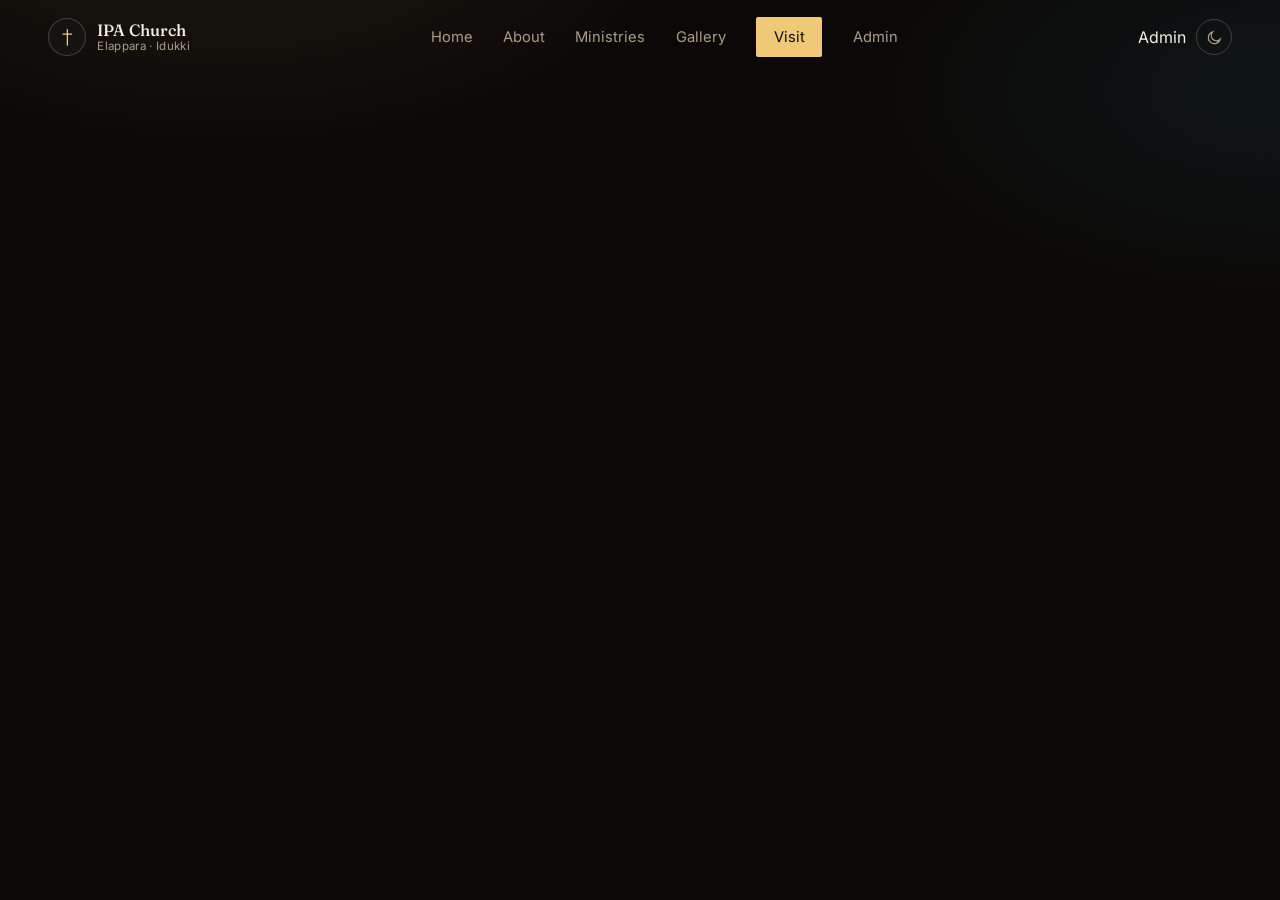
==== commit 39fab710: "Add Admin button to main navigation" ====
--- a/index.html
+++ b/index.html
@@ -27,9 +27,11 @@
     <a href="#ministries">Ministries</a>
     <a href="#gallery">Gallery</a>
     <a href="#visit" class="cta">Visit</a>
+    <a href="admin.html" class="admin-nav-link" title="Open church admin panel">Admin</a>
   </nav>
 
   <div style="display:flex;align-items:center;gap:0.6rem;">
+    <a href="admin.html" class="admin-nav-mobile" aria-label="Open admin panel">Admin</a>
     <button class="theme-toggle" aria-label="Toggle light and dark theme">
       <svg class="sun" viewBox="0 0 24 24" fill="none" stroke="currentColor" stroke-width="1.6" stroke-linecap="round"><circle cx="12" cy="12" r="4.2"/><path d="M12 2v2.4M12 19.6V22M4.2 4.2l1.7 1.7M18.1 18.1l1.7 1.7M2 12h2.4M19.6 12H22M4.2 19.8l1.7-1.7M18.1 5.9l1.7-1.7"/></svg>
       <svg class="moon" viewBox="0 0 24 24" fill="none" stroke="currentColor" stroke-width="1.6" stroke-linecap="round"><path d="M20 14.5A8.5 8.5 0 1 1 9.5 4a7 7 0 0 0 10.5 10.5Z"/></svg>
@@ -44,306 +46,3 @@
   <span id="announceText"></span>
 </div>
 
-<main id="top">
-
-  <!-- HERO -->
-  <section class="hero">
-    <div class="hero-bg">
-      <img src="images/hero-exterior.jpg" alt="IPA Church Elappara at golden hour, cross lit against the sky" onerror="this.classList.add('cf-broken');">
-    </div>
-    <div class="hero-particles" id="heroParticles"></div>
-
-    <div class="hero-inner">
-      <div>
-        <div class="strip-light"></div>
-        <span class="kicker" id="heroEyebrow">Indian Pentecostal Assembly — Elappara</span>
-        <h1 id="heroHeadline">A house of worship in the hills of Idukki.</h1>
-        <p class="hero-sub" id="heroLead">IPA Church Elappara gathers believers from across the cardamom hills to worship in Malayalam and Tamil. Wherever you're coming from, there's a seat for you here.</p>
-        <div class="hero-actions">
-          <a href="#visit" class="btn primary">Plan your visit</a>
-          <a href="#gallery" class="btn ghost">Step inside</a>
-        </div>
-        <div class="hero-pill">
-          <div><span class="label">Sundays</span><span class="val" id="heroTimePill">6:30 – 8:00 AM</span></div>
-          <div class="divider"></div>
-          <div><span class="label">Languages</span><span class="val" id="heroLangPill">Malayalam &amp; Tamil</span></div>
-          <div class="divider"></div>
-          <div><span class="label">Location</span><span class="val">Elappara, Idukki</span></div>
-        </div>
-      </div>
-
-      <div class="hero-card">
-        <div class="mini-label">CHURCH MOMENT</div>
-        <div class="hero-photo">
-          <img src="images/worship-hands.jpg" alt="The congregation raising their hands in worship" onerror="this.classList.add('cf-broken');">
-        </div>
-        <div class="card-caption"><span>Worship &middot; Prayer &middot; Fellowship</span><b>&#10022;</b></div>
-      </div>
-    </div>
-  </section>
-
-  <!-- MARQUEE -->
-  <div class="marquee" aria-hidden="true">
-    <div>Worship</div><span>&#10022;</span>
-    <div>Word</div><span>&#10022;</span>
-    <div>Prayer</div><span>&#10022;</span>
-    <div>Fellowship</div><span>&#10022;</span>
-    <div>Mission</div>
-  </div>
-
-  <!-- ABOUT -->
-  <section class="about" id="about">
-    <div class="wrap about-grid">
-      <div>
-        <span class="kicker">Who we are</span>
-        <h2 style="font-size:clamp(1.9rem,3.4vw,2.7rem);margin-bottom:1.6rem;">Part of the Indian&nbsp;Pentecostal Assembly family</h2>
-        <div class="about-copy">
-          <p>IPA Church Elappara is a local congregation of the Indian Pentecostal Assembly, meeting in the tea and cardamom hill country of Idukki district, Kerala. Our life together is built around prayer, the Word, and worship — carried in both Malayalam and Tamil so that the communities of these highlands can gather as one body.</p>
-          <p>Whether you've worshipped with us for years or you're passing through Kerala's high ranges for the first time, you're welcome at IPA Church. Come as you are — there's room for your story here.</p>
-        </div>
-      </div>
-      <div class="glass-panel">
-        <p class="quote">&ldquo;Worship the Lord in the beauty of holiness.&rdquo;</p>
-        <p class="small">This is the line displayed over our stage every Sunday — Psalm 29:2 — and the heart of everything we gather to do.</p>
-        <div class="strip-light thin" style="margin-top:1.2rem;width:80px;"></div>
-        <ul class="facts">
-          <li><span>Denomination</span><span>Indian Pentecostal Assembly</span></li>
-          <li><span>Languages</span><span>Malayalam &amp; Tamil</span></li>
-          <li><span>Location</span><span>Elappara, Idukki, Kerala</span></li>
-        </ul>
-      </div>
-    </div>
-  </section>
-
-  <!-- MINISTRIES -->
-  <section class="ministries" id="ministries">
-    <div class="wrap">
-      <div class="section-head">
-        <span class="kicker">Room for everyone</span>
-        <h2>Ministries &amp; gatherings</h2>
-        <p>A few of the ways our church family meets throughout the week — ask any usher for the current schedule.</p>
-      </div>
-      <div class="ministry-wrap">
-        <div class="ministry-card" style="--bg-img:url('images/sunday-worship.jpg')">
-          <div><span>Youth</span><h3>Youth Ministry</h3><p>Worship, fellowship, discipleship and special youth gatherings.</p></div>
-        </div>
-        <div class="ministry-card" style="--bg-img:url('images/worship-hands.jpg')">
-          <div><span>Worship</span><h3>Worship Team</h3><p>Music, prayer and a welcoming atmosphere for congregational worship.</p></div>
-        </div>
-        <div class="ministry-card" style="--bg-img:url('images/congregation-gathered.jpg')">
-          <div><span>Family</span><h3>Church Family</h3><p>Gatherings and fellowship that strengthen the local body.</p></div>
-        </div>
-      </div>
-    </div>
-  </section>
-
-  <!-- GALLERY / COVERFLOW -->
-  <section class="gallery" id="gallery">
-    <div class="wrap">
-      <div class="section-head">
-        <span class="kicker">Step inside</span>
-        <h2>A look inside our walls</h2>
-        <p>From sunset over the sanctuary to the songs and the Word on a Sunday morning — this is the life of our congregation.</p>
-      </div>
-    </div>
-
-    <div class="cf-stage" id="cfStage">
-      <div class="cf-floor"></div>
-      <div class="cf-track" id="cfTrack">
-
-        <div class="cf-slide" data-index="0">
-          <div class="cf-media">
-            <img src="images/hero-exterior.jpg" alt="The church building at golden hour, cross lit against the evening sky" onerror="this.classList.add('cf-broken');">
-          </div>
-          <p class="cf-caption">Sunset over the sanctuary</p>
-        </div>
-
-        <div class="cf-slide" data-index="1">
-          <div class="cf-media">
-            <img src="images/congregation-gathered.jpg" alt="The congregation standing together in worship beneath the IPA Elappara welcome screen" onerror="this.classList.add('cf-broken');">
-          </div>
-          <p class="cf-caption">Gathered as one congregation</p>
-        </div>
-
-        <div class="cf-slide" data-index="2">
-          <div class="cf-media">
-            <img src="images/sunday-worship.jpg" alt="Musicians leading Sunday worship with the service order on screen" onerror="this.classList.add('cf-broken');">
-          </div>
-          <p class="cf-caption">Sunday morning worship</p>
-        </div>
-
-        <div class="cf-slide" data-index="3">
-          <div class="cf-media">
-            <img src="images/worship-hands.jpg" alt="The congregation raising their hands in worship during a Sunday service" onerror="this.classList.add('cf-broken');">
-          </div>
-          <p class="cf-caption">Raising our voices in worship</p>
-        </div>
-
-        <div class="cf-slide" data-index="4">
-          <div class="cf-media">
-            <img src="images/praise-lifted.jpg" alt="Members holding up their Bibles together in a moment of praise" onerror="this.classList.add('cf-broken');">
-          </div>
-          <p class="cf-caption">Every hand lifted in praise</p>
-        </div>
-
-        <div class="cf-slide" data-index="5">
-          <div class="cf-media">
-            <img src="images/beauty-of-holiness.jpg" alt="The stage banner reading Worship the Lord in the Beauty of Holiness" onerror="this.classList.add('cf-broken');">
-          </div>
-          <p class="cf-caption">&ldquo;Worship the Lord in the beauty of holiness&rdquo;</p>
-        </div>
-
-        <div class="cf-slide" data-index="6">
-          <div class="cf-media">
-            <img src="images/preacher.jpg" alt="A minister preaching from the pulpit" onerror="this.classList.add('cf-broken');">
-          </div>
-          <p class="cf-caption">A message from the Word</p>
-        </div>
-
-        <div class="cf-slide" data-index="7">
-          <div class="cf-media">
-            <img src="images/welcome-service.jpg" alt="The congregation standing in prayer beneath a welcome screen" onerror="this.classList.add('cf-broken');">
-          </div>
-          <p class="cf-caption">Welcomes you, every Sunday</p>
-        </div>
-
-      </div>
-    </div>
-
-    <div class="cf-controls">
-      <button class="cf-arrow" id="cfPrev" aria-label="Previous photo">&lsaquo;</button>
-      <div class="cf-dots" id="cfDots"></div>
-      <button class="cf-arrow" id="cfNext" aria-label="Next photo">&rsaquo;</button>
-    </div>
-  </section>
-
-  <!-- WATCH -->
-  <section class="watch">
-    <div class="wrap watch-grid">
-      <div>
-        <span class="kicker">Hear us worship</span>
-        <h2 style="font-size:clamp(1.9rem,3.4vw,2.7rem);">A moment from a Sunday service</h2>
-        <p style="margin-top:1rem;color:var(--muted);max-width:42ch;">A short clip from worship at IPA Church Elappara — the voices, the music, the room.</p>
-      </div>
-      <div class="watch-frame">
-        <video controls preload="none" poster="images/beauty-of-holiness.jpg" playsinline>
-          <source src="video/service-highlight.mp4" type="video/mp4">
-        </video>
-      </div>
-    </div>
-  </section>
-
-  <!-- PASTOR -->
-  <section class="pastor">
-    <div class="wrap pastor-grid">
-      <div class="pastor-media">
-        <img src="images/preacher.jpg" alt="A minister preaching from the pulpit at IPA Church Elappara" onerror="this.classList.add('cf-broken');">
-        <div class="pastor-badge">Leadership</div>
-      </div>
-      <div>
-        <span class="kicker">Serving the church</span>
-        <h2 style="font-size:clamp(1.9rem,3.4vw,2.7rem);" id="pastorName">Leadership</h2>
-        <p class="pastor-role" id="pastorRole"></p>
-        <p class="pastor-bio" id="pastorBio">Leadership details to be confirmed and added from the admin panel.</p>
-        <p class="pastor-note" id="pastorNote">Please confirm the current pastor/leadership details in the admin panel before this goes live.</p>
-      </div>
-    </div>
-  </section>
-
-  <!-- VISIT -->
-  <section class="visit" id="visit">
-    <div class="wrap visit-grid">
-      <div>
-        <span class="kicker">Join us</span>
-        <h2 style="font-size:clamp(1.9rem,3.4vw,2.7rem);margin-bottom:1.8rem;">Worship with us this Sunday</h2>
-        <div class="times-card">
-          <div id="serviceTimesList">
-            <div class="times-row"><span class="name">Early Service</span><span class="time">6:30 – 8:00 AM</span></div>
-            <div class="times-row"><span class="name">Main Service</span><span class="time">8:00 – 9:30 AM</span></div>
-          </div>
-          <div class="lang-tags" id="langTags">
-            <span class="tag">Malayalam</span>
-            <span class="tag">Tamil</span>
-          </div>
-        </div>
-        <p class="note">Service times are kept up to date from our admin panel — please double check for special occasions.</p>
-      </div>
-
-      <div class="map-card">
-        <iframe id="mapFrame" src="https://www.google.com/maps?q=IPA+Church+Elappara+Idukki+Kerala+India&output=embed" loading="lazy" referrerpolicy="no-referrer-when-downgrade" title="Map to IPA Church Elappara"></iframe>
-        <div class="map-meta">
-          <span class="kicker" style="margin:0;">Find us</span>
-          <p class="addr" id="churchAddress">IPA Church, Elappara, Idukki District, Kerala, India</p>
-          <div class="phone-list" id="phoneList">
-            <a href="tel:+919447687442">+91 94476 87442</a>
-            <a href="tel:+919446137925">+91 94461 37925</a>
-            <a href="tel:+914869299492">04869 299492</a>
-          </div>
-          <div class="social-row" id="socialRow">
-            <a href="https://www.instagram.com/ipachurch_elappara/" target="_blank" rel="noopener">Instagram</a>
-            <a href="https://www.youtube.com/@IpaChurchInElappara" target="_blank" rel="noopener">YouTube</a>
-            <a href="mailto:felixelappara@gmail.com">Email</a>
-          </div>
-        </div>
-      </div>
-    </div>
-  </section>
-
-  <!-- FINAL CTA -->
-  <section class="final-cta">
-    <div class="wrap inner">
-      <span class="kicker">IPA Church Elappara</span>
-      <h2>Worship the Lord in the beauty of holiness.</h2>
-      <p>We'd love to see you this Sunday — come early, stay for fellowship, and bring anyone who needs a church family.</p>
-      <div class="strip-light" style="margin-top:2rem;"></div>
-    </div>
-  </section>
-
-</main>
-
-<footer id="contact">
-  <div class="wrap">
-    <div class="footer-grid">
-      <div class="footer-brand">
-        <div class="brand">
-          <span class="brand-mark">
-            <img src="images/logo.png" alt="" onerror="this.classList.add('cf-broken');">
-            <svg class="mono" viewBox="0 0 24 24" fill="none" stroke="currentColor" stroke-width="1.6" stroke-linecap="round"><path d="M12 2v20M6.5 8H17.5"/></svg>
-          </span>
-          <span class="brand-text">
-            <strong>IPA Church</strong>
-            <span>Elappara &middot; Idukki</span>
-          </span>
-        </div>
-        <p>A congregation of the Indian Pentecostal Assembly, worshipping in the highlands of Idukki, Kerala.</p>
-      </div>
-
-      <div class="footer-col">
-        <h3>Get in touch</h3>
-        <ul id="footerPhoneList">
-          <li><a href="tel:+919447687442">+91 94476 87442</a></li>
-          <li><a href="tel:+919446137925">+91 94461 37925</a></li>
-          <li><a href="tel:+914869299492">04869 299492</a></li>
-        </ul>
-      </div>
-
-      <div class="footer-col">
-        <h3>Explore</h3>
-        <ul>
-          <li><a href="#about">About us</a></li>
-          <li><a href="#gallery">Gallery</a></li>
-          <li><a href="#visit">Service times &amp; directions</a></li>
-        </ul>
-      </div>
-    </div>
-
-    <div class="footer-bottom">
-      <span>&copy; <span id="year"></span> IPA Church, Elappara. All are welcome.</span>
-      <a href="admin.html">Admin</a>
-    </div>
-  </div>
-</footer>
-
-<script type="module" src="script.js"></script>
-</body>
-</html>
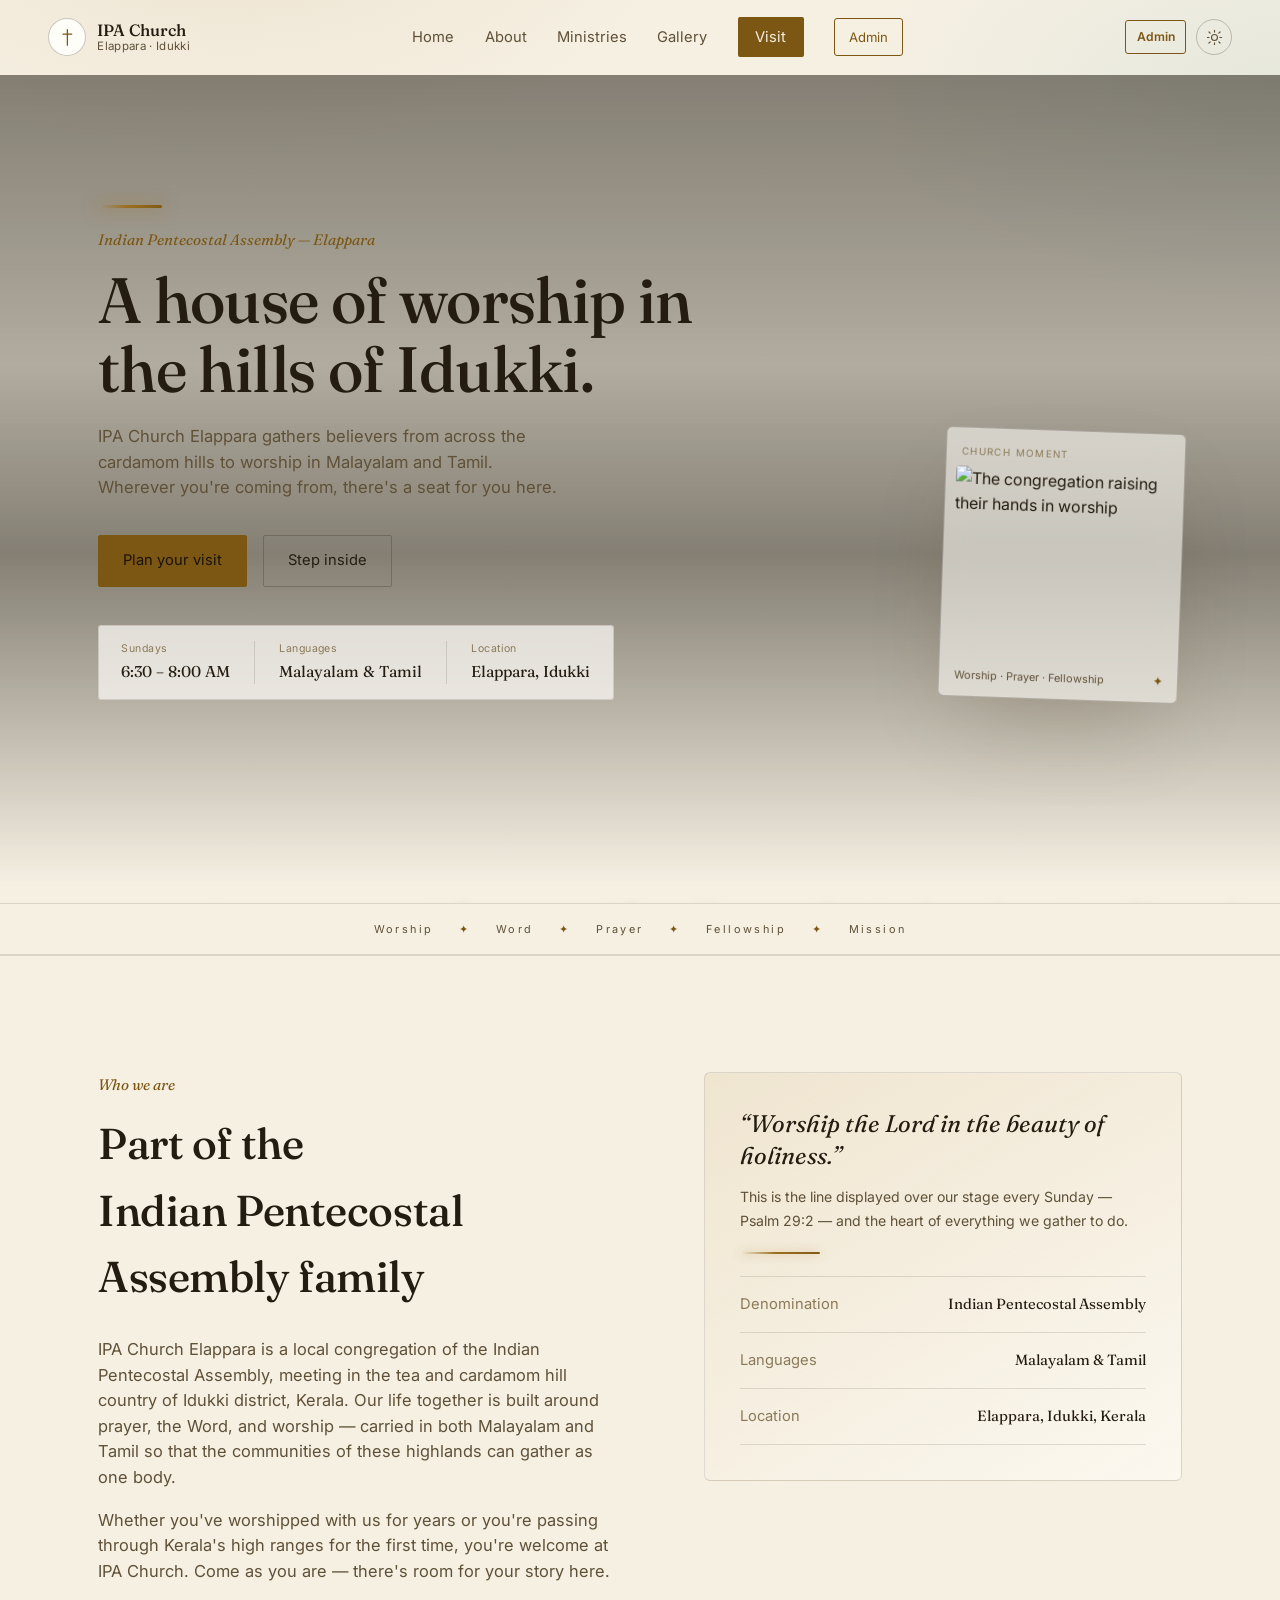
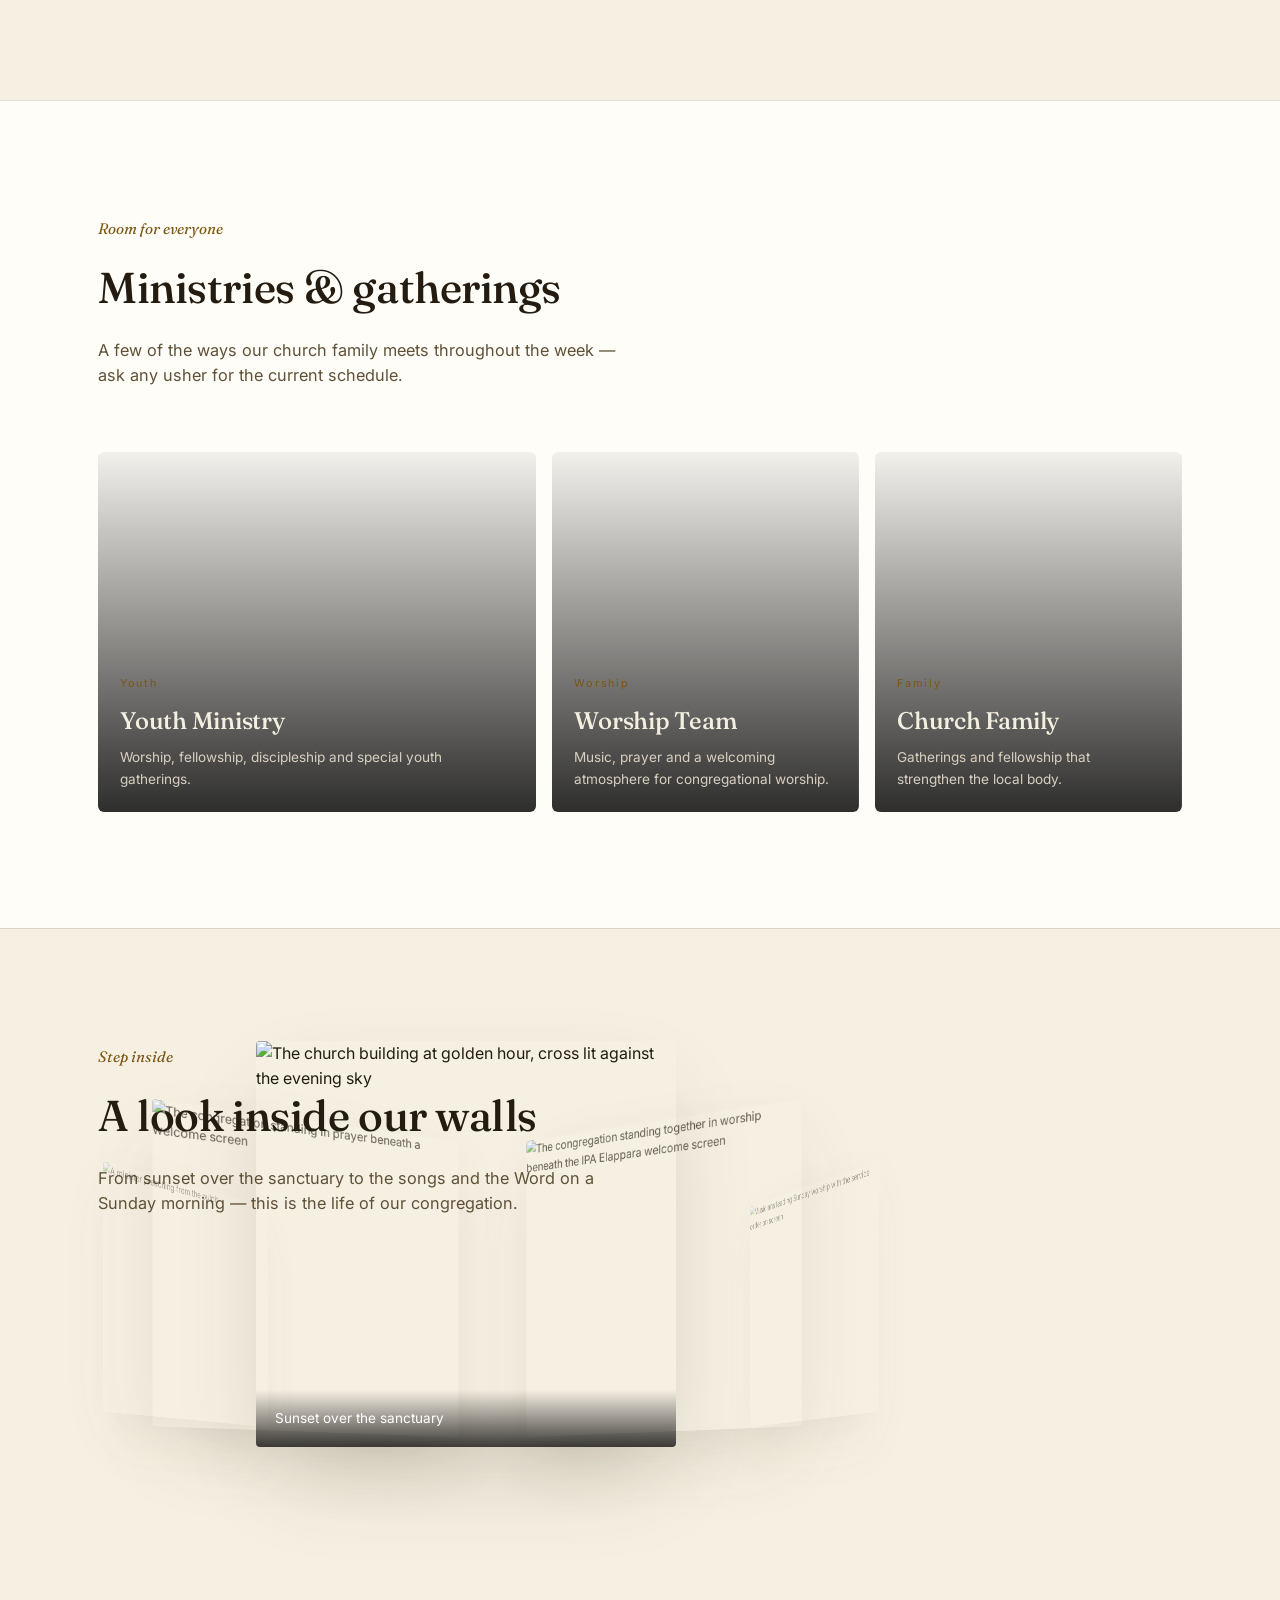
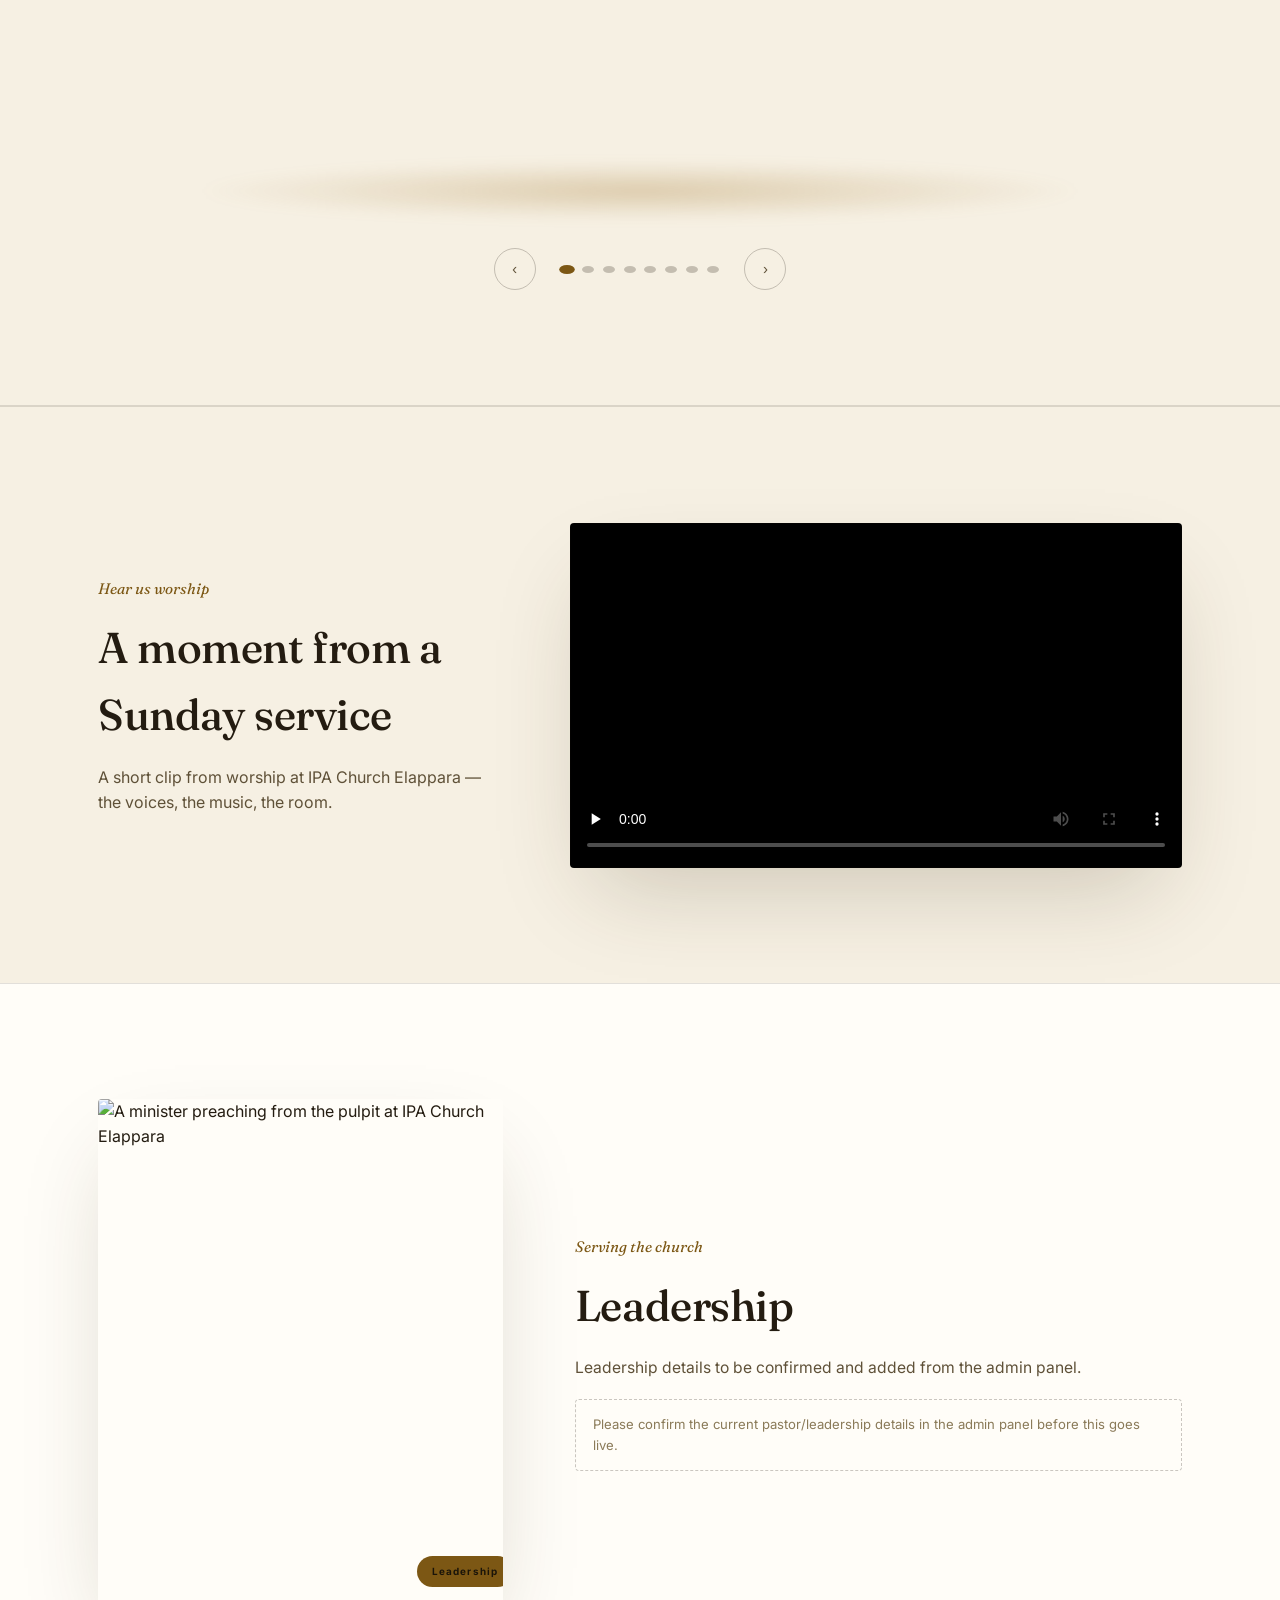
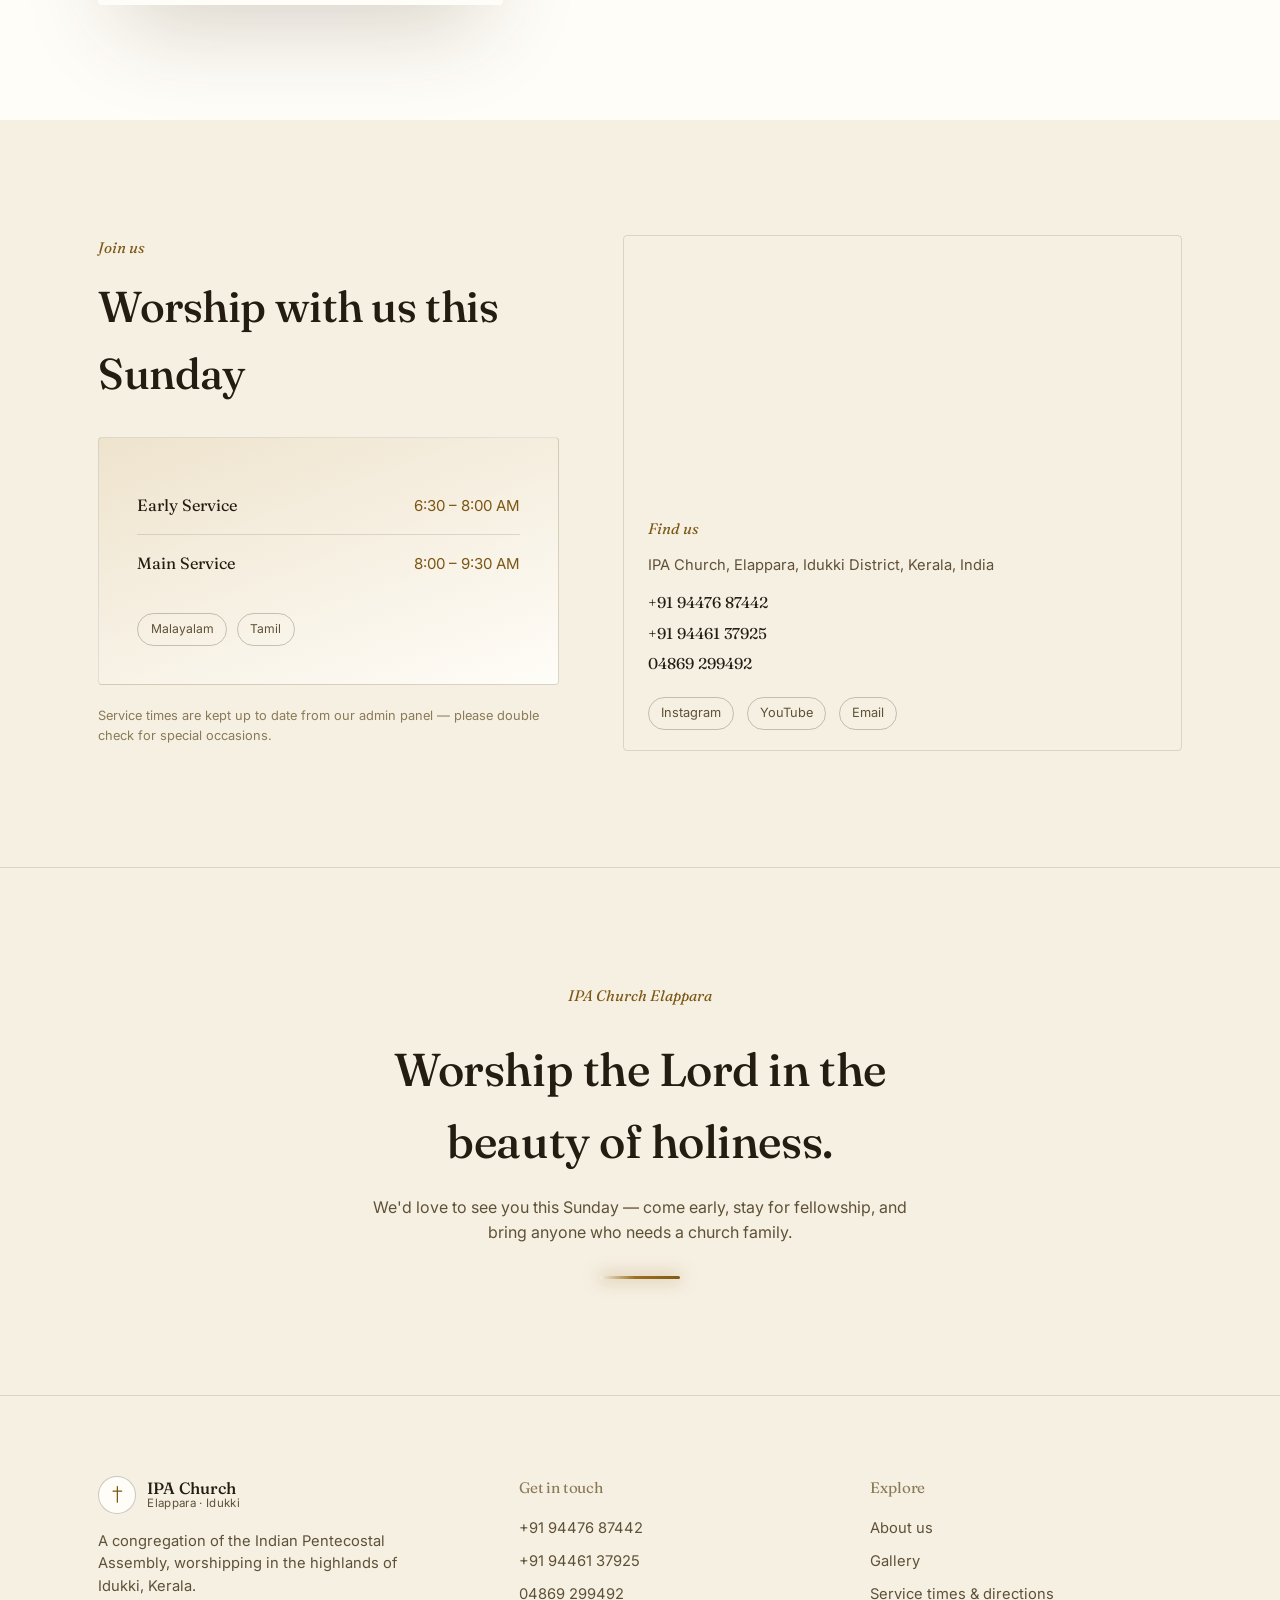
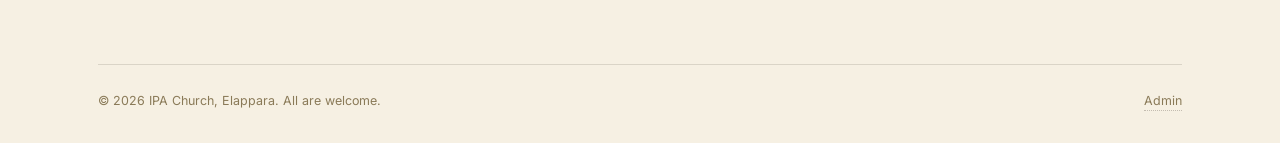
==== commit aef9381a: "Restore full main page and add visible Admin button" ====
--- a/index.html
+++ b/index.html
@@ -27,11 +27,11 @@
     <a href="#ministries">Ministries</a>
     <a href="#gallery">Gallery</a>
     <a href="#visit" class="cta">Visit</a>
-    <a href="admin.html" class="admin-nav-link" title="Open church admin panel">Admin</a>
+    <a href="admin.html" style="color:var(--gold-2)!important;border:1px solid var(--gold-2);padding:0.48rem 0.85rem;border-radius:3px;font-size:0.82rem;">Admin</a>
   </nav>
 
   <div style="display:flex;align-items:center;gap:0.6rem;">
-    <a href="admin.html" class="admin-nav-mobile" aria-label="Open admin panel">Admin</a>
+    <a href="admin.html" style="display:inline-flex;align-items:center;justify-content:center;color:var(--gold-2);border:1px solid var(--gold-2);padding:0.42rem 0.68rem;border-radius:3px;font-size:0.76rem;font-weight:600;">Admin</a>
     <button class="theme-toggle" aria-label="Toggle light and dark theme">
       <svg class="sun" viewBox="0 0 24 24" fill="none" stroke="currentColor" stroke-width="1.6" stroke-linecap="round"><circle cx="12" cy="12" r="4.2"/><path d="M12 2v2.4M12 19.6V22M4.2 4.2l1.7 1.7M18.1 18.1l1.7 1.7M2 12h2.4M19.6 12H22M4.2 19.8l1.7-1.7M18.1 5.9l1.7-1.7"/></svg>
       <svg class="moon" viewBox="0 0 24 24" fill="none" stroke="currentColor" stroke-width="1.6" stroke-linecap="round"><path d="M20 14.5A8.5 8.5 0 1 1 9.5 4a7 7 0 0 0 10.5 10.5Z"/></svg>
@@ -46,3 +46,306 @@
   <span id="announceText"></span>
 </div>
 
+<main id="top">
+
+  <!-- HERO -->
+  <section class="hero">
+    <div class="hero-bg">
+      <img src="images/hero-exterior.jpg" alt="IPA Church Elappara at golden hour, cross lit against the sky" onerror="this.classList.add('cf-broken');">
+    </div>
+    <div class="hero-particles" id="heroParticles"></div>
+
+    <div class="hero-inner">
+      <div>
+        <div class="strip-light"></div>
+        <span class="kicker" id="heroEyebrow">Indian Pentecostal Assembly — Elappara</span>
+        <h1 id="heroHeadline">A house of worship in the hills of Idukki.</h1>
+        <p class="hero-sub" id="heroLead">IPA Church Elappara gathers believers from across the cardamom hills to worship in Malayalam and Tamil. Wherever you're coming from, there's a seat for you here.</p>
+        <div class="hero-actions">
+          <a href="#visit" class="btn primary">Plan your visit</a>
+          <a href="#gallery" class="btn ghost">Step inside</a>
+        </div>
+        <div class="hero-pill">
+          <div><span class="label">Sundays</span><span class="val" id="heroTimePill">6:30 – 8:00 AM</span></div>
+          <div class="divider"></div>
+          <div><span class="label">Languages</span><span class="val" id="heroLangPill">Malayalam &amp; Tamil</span></div>
+          <div class="divider"></div>
+          <div><span class="label">Location</span><span class="val">Elappara, Idukki</span></div>
+        </div>
+      </div>
+
+      <div class="hero-card">
+        <div class="mini-label">CHURCH MOMENT</div>
+        <div class="hero-photo">
+          <img src="images/worship-hands.jpg" alt="The congregation raising their hands in worship" onerror="this.classList.add('cf-broken');">
+        </div>
+        <div class="card-caption"><span>Worship &middot; Prayer &middot; Fellowship</span><b>&#10022;</b></div>
+      </div>
+    </div>
+  </section>
+
+  <!-- MARQUEE -->
+  <div class="marquee" aria-hidden="true">
+    <div>Worship</div><span>&#10022;</span>
+    <div>Word</div><span>&#10022;</span>
+    <div>Prayer</div><span>&#10022;</span>
+    <div>Fellowship</div><span>&#10022;</span>
+    <div>Mission</div>
+  </div>
+
+  <!-- ABOUT -->
+  <section class="about" id="about">
+    <div class="wrap about-grid">
+      <div>
+        <span class="kicker">Who we are</span>
+        <h2 style="font-size:clamp(1.9rem,3.4vw,2.7rem);margin-bottom:1.6rem;">Part of the Indian&nbsp;Pentecostal Assembly family</h2>
+        <div class="about-copy">
+          <p>IPA Church Elappara is a local congregation of the Indian Pentecostal Assembly, meeting in the tea and cardamom hill country of Idukki district, Kerala. Our life together is built around prayer, the Word, and worship — carried in both Malayalam and Tamil so that the communities of these highlands can gather as one body.</p>
+          <p>Whether you've worshipped with us for years or you're passing through Kerala's high ranges for the first time, you're welcome at IPA Church. Come as you are — there's room for your story here.</p>
+        </div>
+      </div>
+      <div class="glass-panel">
+        <p class="quote">&ldquo;Worship the Lord in the beauty of holiness.&rdquo;</p>
+        <p class="small">This is the line displayed over our stage every Sunday — Psalm 29:2 — and the heart of everything we gather to do.</p>
+        <div class="strip-light thin" style="margin-top:1.2rem;width:80px;"></div>
+        <ul class="facts">
+          <li><span>Denomination</span><span>Indian Pentecostal Assembly</span></li>
+          <li><span>Languages</span><span>Malayalam &amp; Tamil</span></li>
+          <li><span>Location</span><span>Elappara, Idukki, Kerala</span></li>
+        </ul>
+      </div>
+    </div>
+  </section>
+
+  <!-- MINISTRIES -->
+  <section class="ministries" id="ministries">
+    <div class="wrap">
+      <div class="section-head">
+        <span class="kicker">Room for everyone</span>
+        <h2>Ministries &amp; gatherings</h2>
+        <p>A few of the ways our church family meets throughout the week — ask any usher for the current schedule.</p>
+      </div>
+      <div class="ministry-wrap">
+        <div class="ministry-card" style="--bg-img:url('images/sunday-worship.jpg')">
+          <div><span>Youth</span><h3>Youth Ministry</h3><p>Worship, fellowship, discipleship and special youth gatherings.</p></div>
+        </div>
+        <div class="ministry-card" style="--bg-img:url('images/worship-hands.jpg')">
+          <div><span>Worship</span><h3>Worship Team</h3><p>Music, prayer and a welcoming atmosphere for congregational worship.</p></div>
+        </div>
+        <div class="ministry-card" style="--bg-img:url('images/congregation-gathered.jpg')">
+          <div><span>Family</span><h3>Church Family</h3><p>Gatherings and fellowship that strengthen the local body.</p></div>
+        </div>
+      </div>
+    </div>
+  </section>
+
+  <!-- GALLERY / COVERFLOW -->
+  <section class="gallery" id="gallery">
+    <div class="wrap">
+      <div class="section-head">
+        <span class="kicker">Step inside</span>
+        <h2>A look inside our walls</h2>
+        <p>From sunset over the sanctuary to the songs and the Word on a Sunday morning — this is the life of our congregation.</p>
+      </div>
+    </div>
+
+    <div class="cf-stage" id="cfStage">
+      <div class="cf-floor"></div>
+      <div class="cf-track" id="cfTrack">
+
+        <div class="cf-slide" data-index="0">
+          <div class="cf-media">
+            <img src="images/hero-exterior.jpg" alt="The church building at golden hour, cross lit against the evening sky" onerror="this.classList.add('cf-broken');">
+          </div>
+          <p class="cf-caption">Sunset over the sanctuary</p>
+        </div>
+
+        <div class="cf-slide" data-index="1">
+          <div class="cf-media">
+            <img src="images/congregation-gathered.jpg" alt="The congregation standing together in worship beneath the IPA Elappara welcome screen" onerror="this.classList.add('cf-broken');">
+          </div>
+          <p class="cf-caption">Gathered as one congregation</p>
+        </div>
+
+        <div class="cf-slide" data-index="2">
+          <div class="cf-media">
+            <img src="images/sunday-worship.jpg" alt="Musicians leading Sunday worship with the service order on screen" onerror="this.classList.add('cf-broken');">
+          </div>
+          <p class="cf-caption">Sunday morning worship</p>
+        </div>
+
+        <div class="cf-slide" data-index="3">
+          <div class="cf-media">
+            <img src="images/worship-hands.jpg" alt="The congregation raising their hands in worship during a Sunday service" onerror="this.classList.add('cf-broken');">
+          </div>
+          <p class="cf-caption">Raising our voices in worship</p>
+        </div>
+
+        <div class="cf-slide" data-index="4">
+          <div class="cf-media">
+            <img src="images/praise-lifted.jpg" alt="Members holding up their Bibles together in a moment of praise" onerror="this.classList.add('cf-broken');">
+          </div>
+          <p class="cf-caption">Every hand lifted in praise</p>
+        </div>
+
+        <div class="cf-slide" data-index="5">
+          <div class="cf-media">
+            <img src="images/beauty-of-holiness.jpg" alt="The stage banner reading Worship the Lord in the Beauty of Holiness" onerror="this.classList.add('cf-broken');">
+          </div>
+          <p class="cf-caption">&ldquo;Worship the Lord in the beauty of holiness&rdquo;</p>
+        </div>
+
+        <div class="cf-slide" data-index="6">
+          <div class="cf-media">
+            <img src="images/preacher.jpg" alt="A minister preaching from the pulpit" onerror="this.classList.add('cf-broken');">
+          </div>
+          <p class="cf-caption">A message from the Word</p>
+        </div>
+
+        <div class="cf-slide" data-index="7">
+          <div class="cf-media">
+            <img src="images/welcome-service.jpg" alt="The congregation standing in prayer beneath a welcome screen" onerror="this.classList.add('cf-broken');">
+          </div>
+          <p class="cf-caption">Welcomes you, every Sunday</p>
+        </div>
+
+      </div>
+    </div>
+
+    <div class="cf-controls">
+      <button class="cf-arrow" id="cfPrev" aria-label="Previous photo">&lsaquo;</button>
+      <div class="cf-dots" id="cfDots"></div>
+      <button class="cf-arrow" id="cfNext" aria-label="Next photo">&rsaquo;</button>
+    </div>
+  </section>
+
+  <!-- WATCH -->
+  <section class="watch">
+    <div class="wrap watch-grid">
+      <div>
+        <span class="kicker">Hear us worship</span>
+        <h2 style="font-size:clamp(1.9rem,3.4vw,2.7rem);">A moment from a Sunday service</h2>
+        <p style="margin-top:1rem;color:var(--muted);max-width:42ch;">A short clip from worship at IPA Church Elappara — the voices, the music, the room.</p>
+      </div>
+      <div class="watch-frame">
+        <video controls preload="none" poster="images/beauty-of-holiness.jpg" playsinline>
+          <source src="video/service-highlight.mp4" type="video/mp4">
+        </video>
+      </div>
+    </div>
+  </section>
+
+  <!-- PASTOR -->
+  <section class="pastor">
+    <div class="wrap pastor-grid">
+      <div class="pastor-media">
+        <img src="images/preacher.jpg" alt="A minister preaching from the pulpit at IPA Church Elappara" onerror="this.classList.add('cf-broken');">
+        <div class="pastor-badge">Leadership</div>
+      </div>
+      <div>
+        <span class="kicker">Serving the church</span>
+        <h2 style="font-size:clamp(1.9rem,3.4vw,2.7rem);" id="pastorName">Leadership</h2>
+        <p class="pastor-role" id="pastorRole"></p>
+        <p class="pastor-bio" id="pastorBio">Leadership details to be confirmed and added from the admin panel.</p>
+        <p class="pastor-note" id="pastorNote">Please confirm the current pastor/leadership details in the admin panel before this goes live.</p>
+      </div>
+    </div>
+  </section>
+
+  <!-- VISIT -->
+  <section class="visit" id="visit">
+    <div class="wrap visit-grid">
+      <div>
+        <span class="kicker">Join us</span>
+        <h2 style="font-size:clamp(1.9rem,3.4vw,2.7rem);margin-bottom:1.8rem;">Worship with us this Sunday</h2>
+        <div class="times-card">
+          <div id="serviceTimesList">
+            <div class="times-row"><span class="name">Early Service</span><span class="time">6:30 – 8:00 AM</span></div>
+            <div class="times-row"><span class="name">Main Service</span><span class="time">8:00 – 9:30 AM</span></div>
+          </div>
+          <div class="lang-tags" id="langTags">
+            <span class="tag">Malayalam</span>
+            <span class="tag">Tamil</span>
+          </div>
+        </div>
+        <p class="note">Service times are kept up to date from our admin panel — please double check for special occasions.</p>
+      </div>
+
+      <div class="map-card">
+        <iframe id="mapFrame" src="https://www.google.com/maps?q=IPA+Church+Elappara+Idukki+Kerala+India&output=embed" loading="lazy" referrerpolicy="no-referrer-when-downgrade" title="Map to IPA Church Elappara"></iframe>
+        <div class="map-meta">
+          <span class="kicker" style="margin:0;">Find us</span>
+          <p class="addr" id="churchAddress">IPA Church, Elappara, Idukki District, Kerala, India</p>
+          <div class="phone-list" id="phoneList">
+            <a href="tel:+919447687442">+91 94476 87442</a>
+            <a href="tel:+919446137925">+91 94461 37925</a>
+            <a href="tel:+914869299492">04869 299492</a>
+          </div>
+          <div class="social-row" id="socialRow">
+            <a href="https://www.instagram.com/ipachurch_elappara/" target="_blank" rel="noopener">Instagram</a>
+            <a href="https://www.youtube.com/@IpaChurchInElappara" target="_blank" rel="noopener">YouTube</a>
+            <a href="mailto:felixelappara@gmail.com">Email</a>
+          </div>
+        </div>
+      </div>
+    </div>
+  </section>
+
+  <!-- FINAL CTA -->
+  <section class="final-cta">
+    <div class="wrap inner">
+      <span class="kicker">IPA Church Elappara</span>
+      <h2>Worship the Lord in the beauty of holiness.</h2>
+      <p>We'd love to see you this Sunday — come early, stay for fellowship, and bring anyone who needs a church family.</p>
+      <div class="strip-light" style="margin-top:2rem;"></div>
+    </div>
+  </section>
+
+</main>
+
+<footer id="contact">
+  <div class="wrap">
+    <div class="footer-grid">
+      <div class="footer-brand">
+        <div class="brand">
+          <span class="brand-mark">
+            <img src="images/logo.png" alt="" onerror="this.classList.add('cf-broken');">
+            <svg class="mono" viewBox="0 0 24 24" fill="none" stroke="currentColor" stroke-width="1.6" stroke-linecap="round"><path d="M12 2v20M6.5 8H17.5"/></svg>
+          </span>
+          <span class="brand-text">
+            <strong>IPA Church</strong>
+            <span>Elappara &middot; Idukki</span>
+          </span>
+        </div>
+        <p>A congregation of the Indian Pentecostal Assembly, worshipping in the highlands of Idukki, Kerala.</p>
+      </div>
+
+      <div class="footer-col">
+        <h3>Get in touch</h3>
+        <ul id="footerPhoneList">
+          <li><a href="tel:+919447687442">+91 94476 87442</a></li>
+          <li><a href="tel:+919446137925">+91 94461 37925</a></li>
+          <li><a href="tel:+914869299492">04869 299492</a></li>
+        </ul>
+      </div>
+
+      <div class="footer-col">
+        <h3>Explore</h3>
+        <ul>
+          <li><a href="#about">About us</a></li>
+          <li><a href="#gallery">Gallery</a></li>
+          <li><a href="#visit">Service times &amp; directions</a></li>
+        </ul>
+      </div>
+    </div>
+
+    <div class="footer-bottom">
+      <span>&copy; <span id="year"></span> IPA Church, Elappara. All are welcome.</span>
+      <a href="admin.html">Admin</a>
+    </div>
+  </div>
+</footer>
+
+<script type="module" src="script.js"></script>
+</body>
+</html>
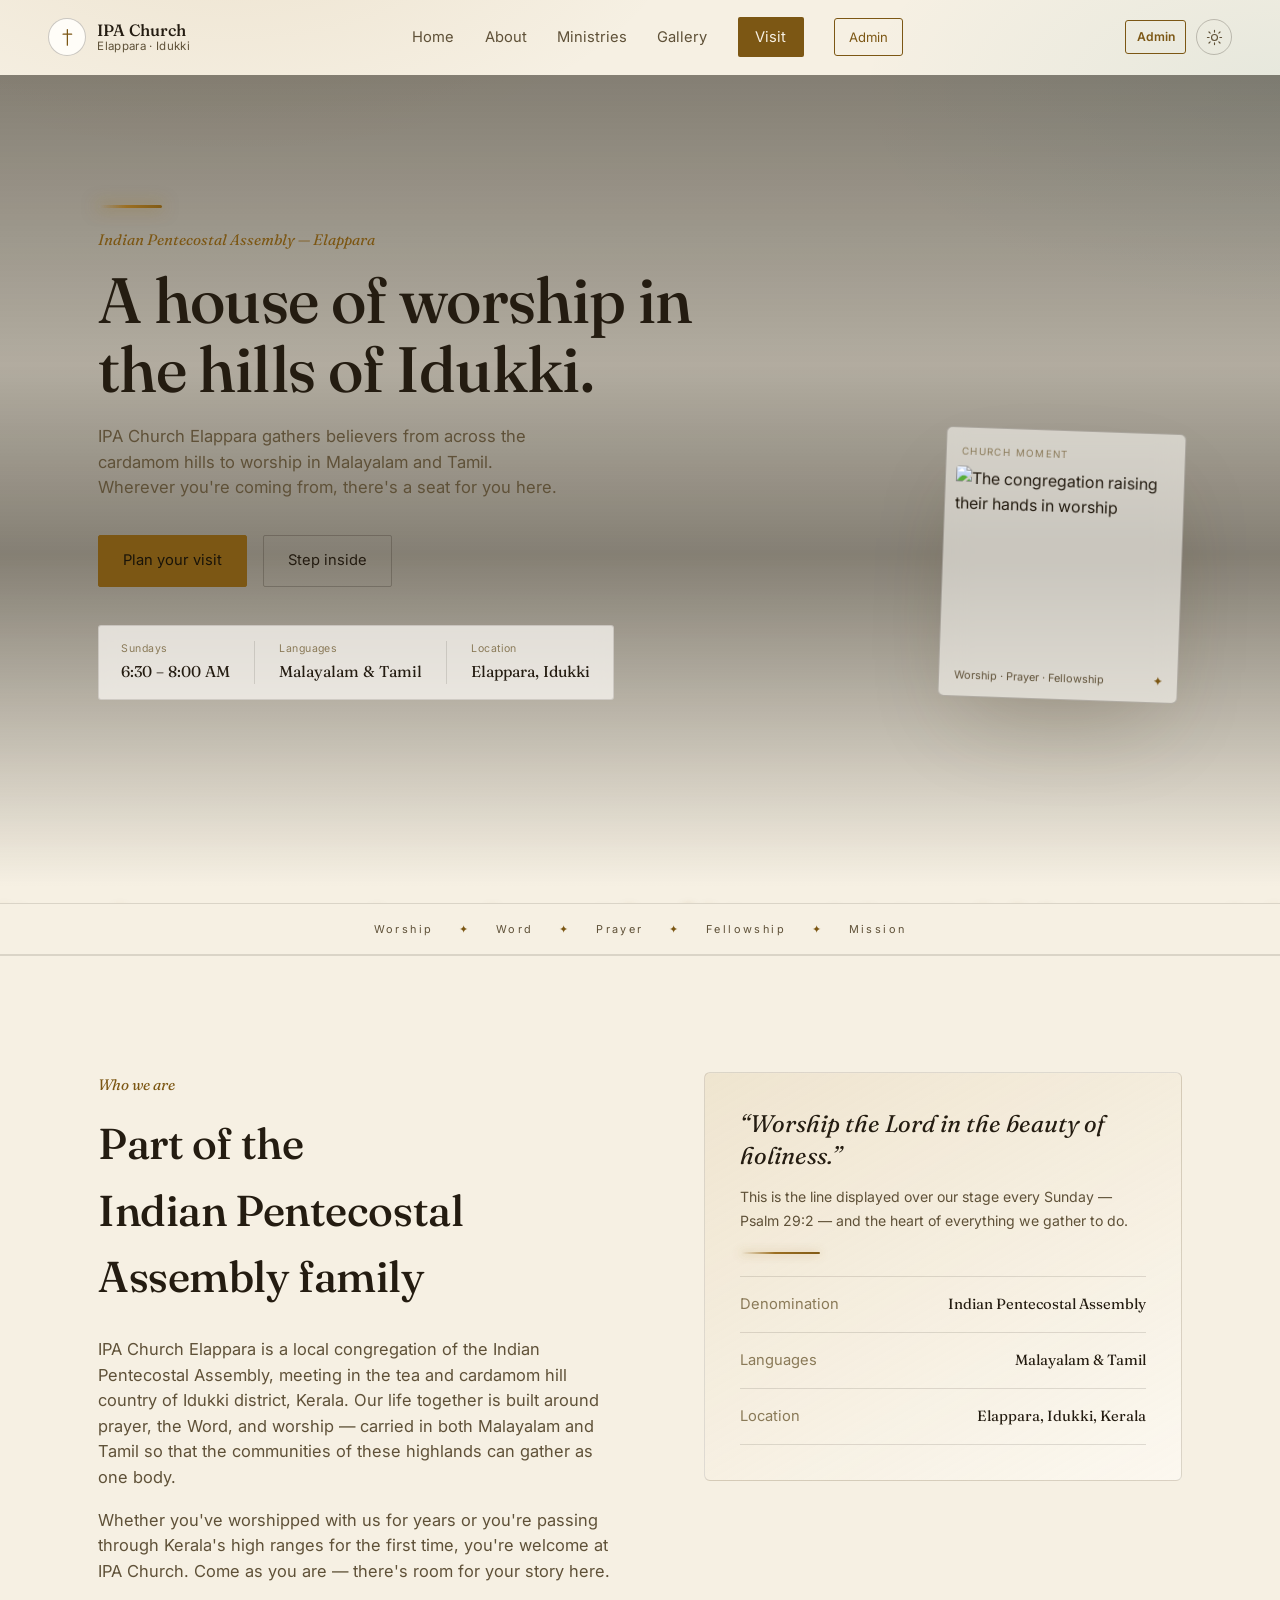
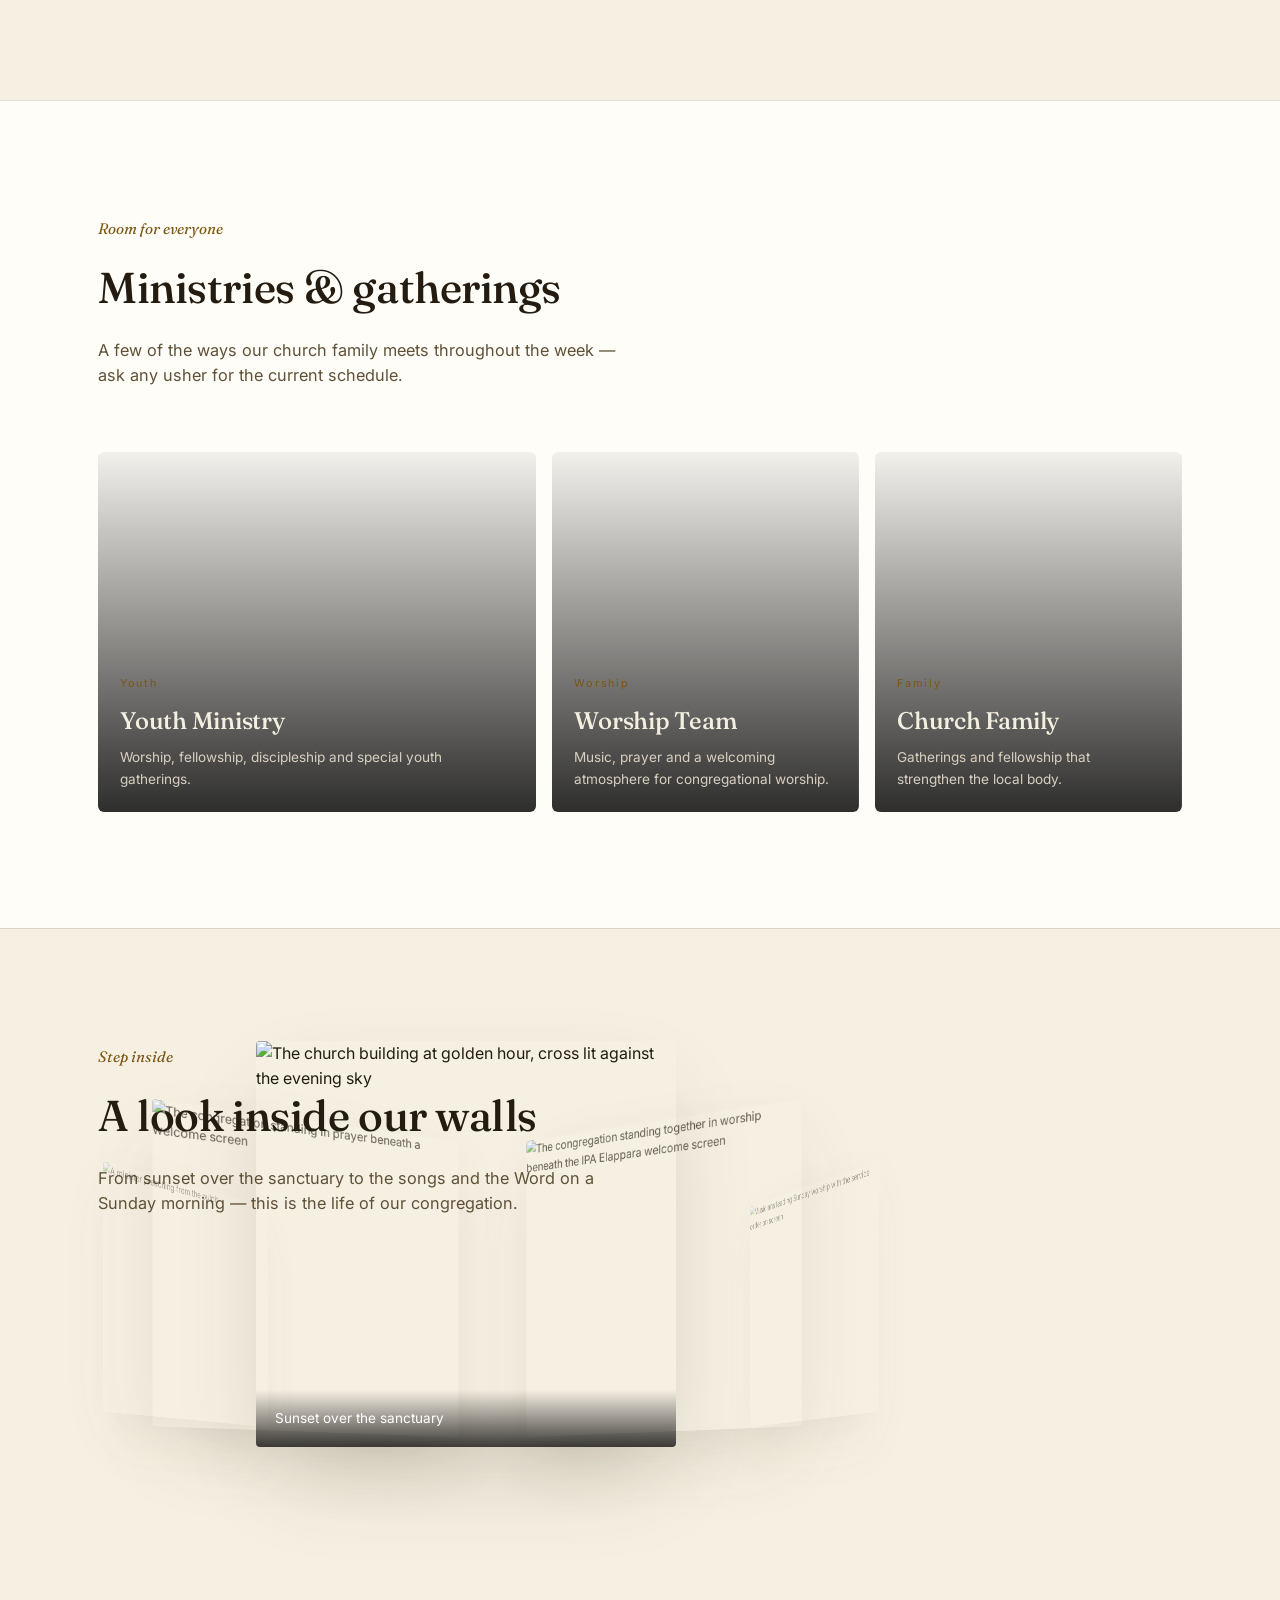
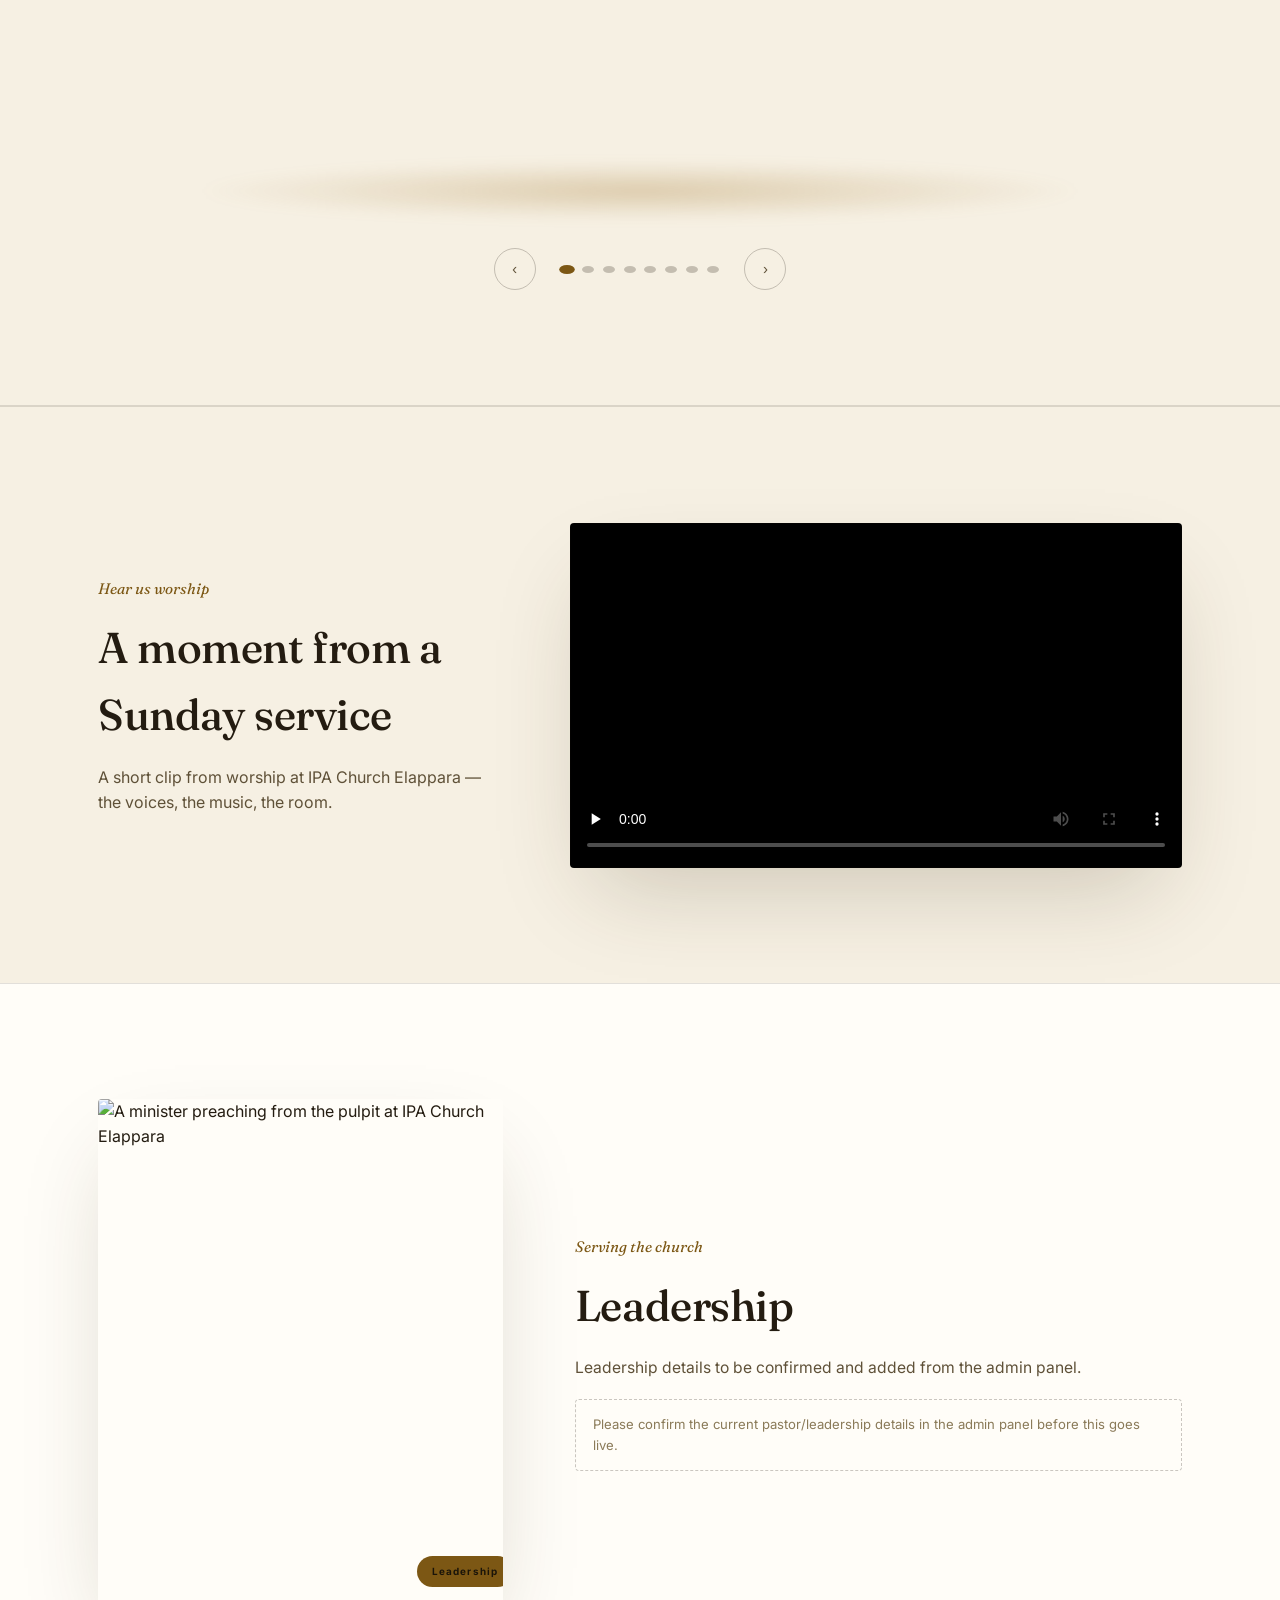
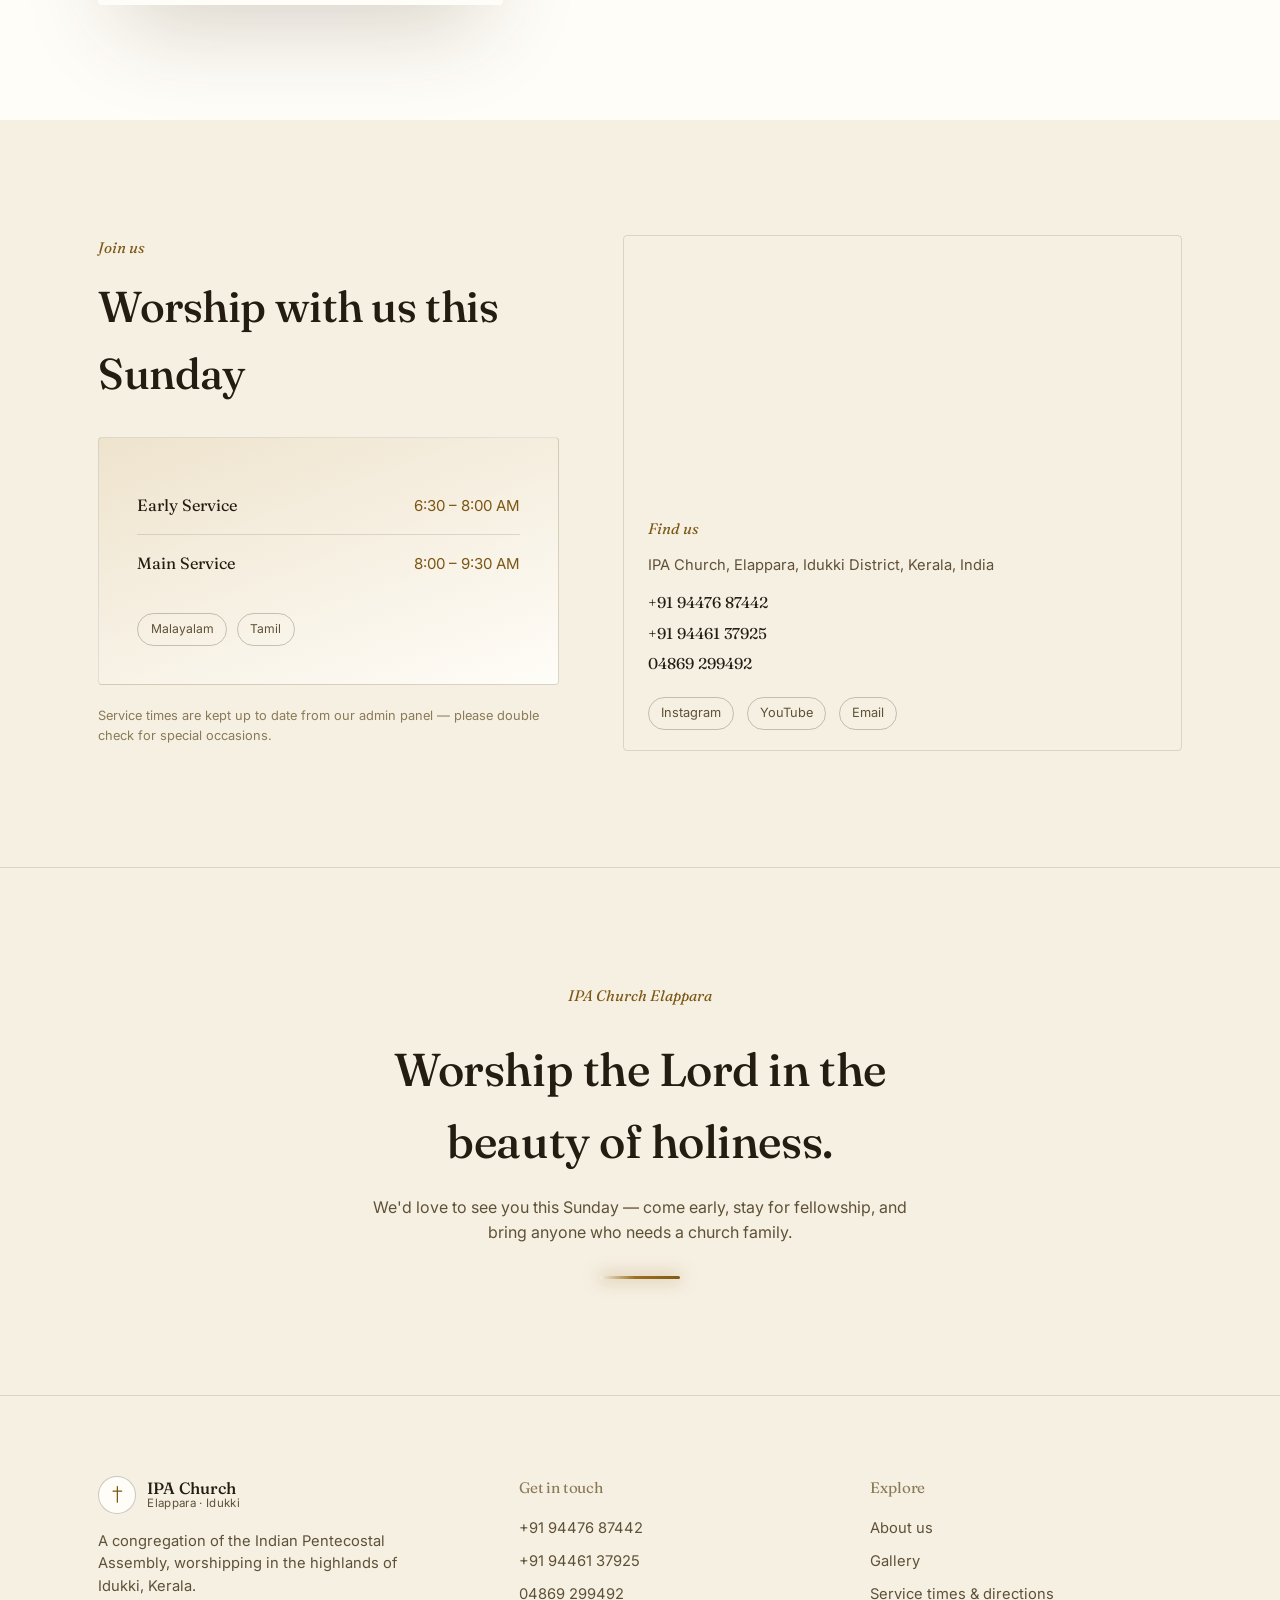
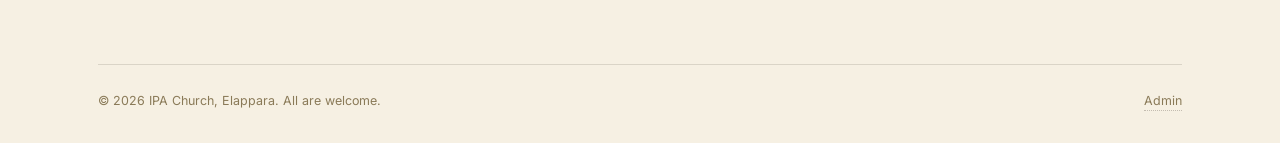
==== commit 3ac86dea: "Wire separated media manager into public site" ====
--- a/index.html
+++ b/index.html
@@ -48,7 +48,6 @@
 
 <main id="top">
 
-  <!-- HERO -->
   <section class="hero">
     <div class="hero-bg">
       <img src="images/hero-exterior.jpg" alt="IPA Church Elappara at golden hour, cross lit against the sky" onerror="this.classList.add('cf-broken');">
@@ -84,7 +83,6 @@
     </div>
   </section>
 
-  <!-- MARQUEE -->
   <div class="marquee" aria-hidden="true">
     <div>Worship</div><span>&#10022;</span>
     <div>Word</div><span>&#10022;</span>
@@ -93,7 +91,6 @@
     <div>Mission</div>
   </div>
 
-  <!-- ABOUT -->
   <section class="about" id="about">
     <div class="wrap about-grid">
       <div>
@@ -117,7 +114,6 @@
     </div>
   </section>
 
-  <!-- MINISTRIES -->
   <section class="ministries" id="ministries">
     <div class="wrap">
       <div class="section-head">
@@ -139,7 +135,6 @@
     </div>
   </section>
 
-  <!-- GALLERY / COVERFLOW -->
   <section class="gallery" id="gallery">
     <div class="wrap">
       <div class="section-head">
@@ -219,7 +214,6 @@
     </div>
   </section>
 
-  <!-- WATCH -->
   <section class="watch">
     <div class="wrap watch-grid">
       <div>
@@ -235,7 +229,6 @@
     </div>
   </section>
 
-  <!-- PASTOR -->
   <section class="pastor">
     <div class="wrap pastor-grid">
       <div class="pastor-media">
@@ -252,7 +245,6 @@
     </div>
   </section>
 
-  <!-- VISIT -->
   <section class="visit" id="visit">
     <div class="wrap visit-grid">
       <div>
@@ -291,7 +283,6 @@
     </div>
   </section>
 
-  <!-- FINAL CTA -->
   <section class="final-cta">
     <div class="wrap inner">
       <span class="kicker">IPA Church Elappara</span>
@@ -347,5 +338,6 @@
 </footer>
 
 <script type="module" src="script.js"></script>
+<script type="module" src="media-manager.js?v=20260914"></script>
 </body>
 </html>
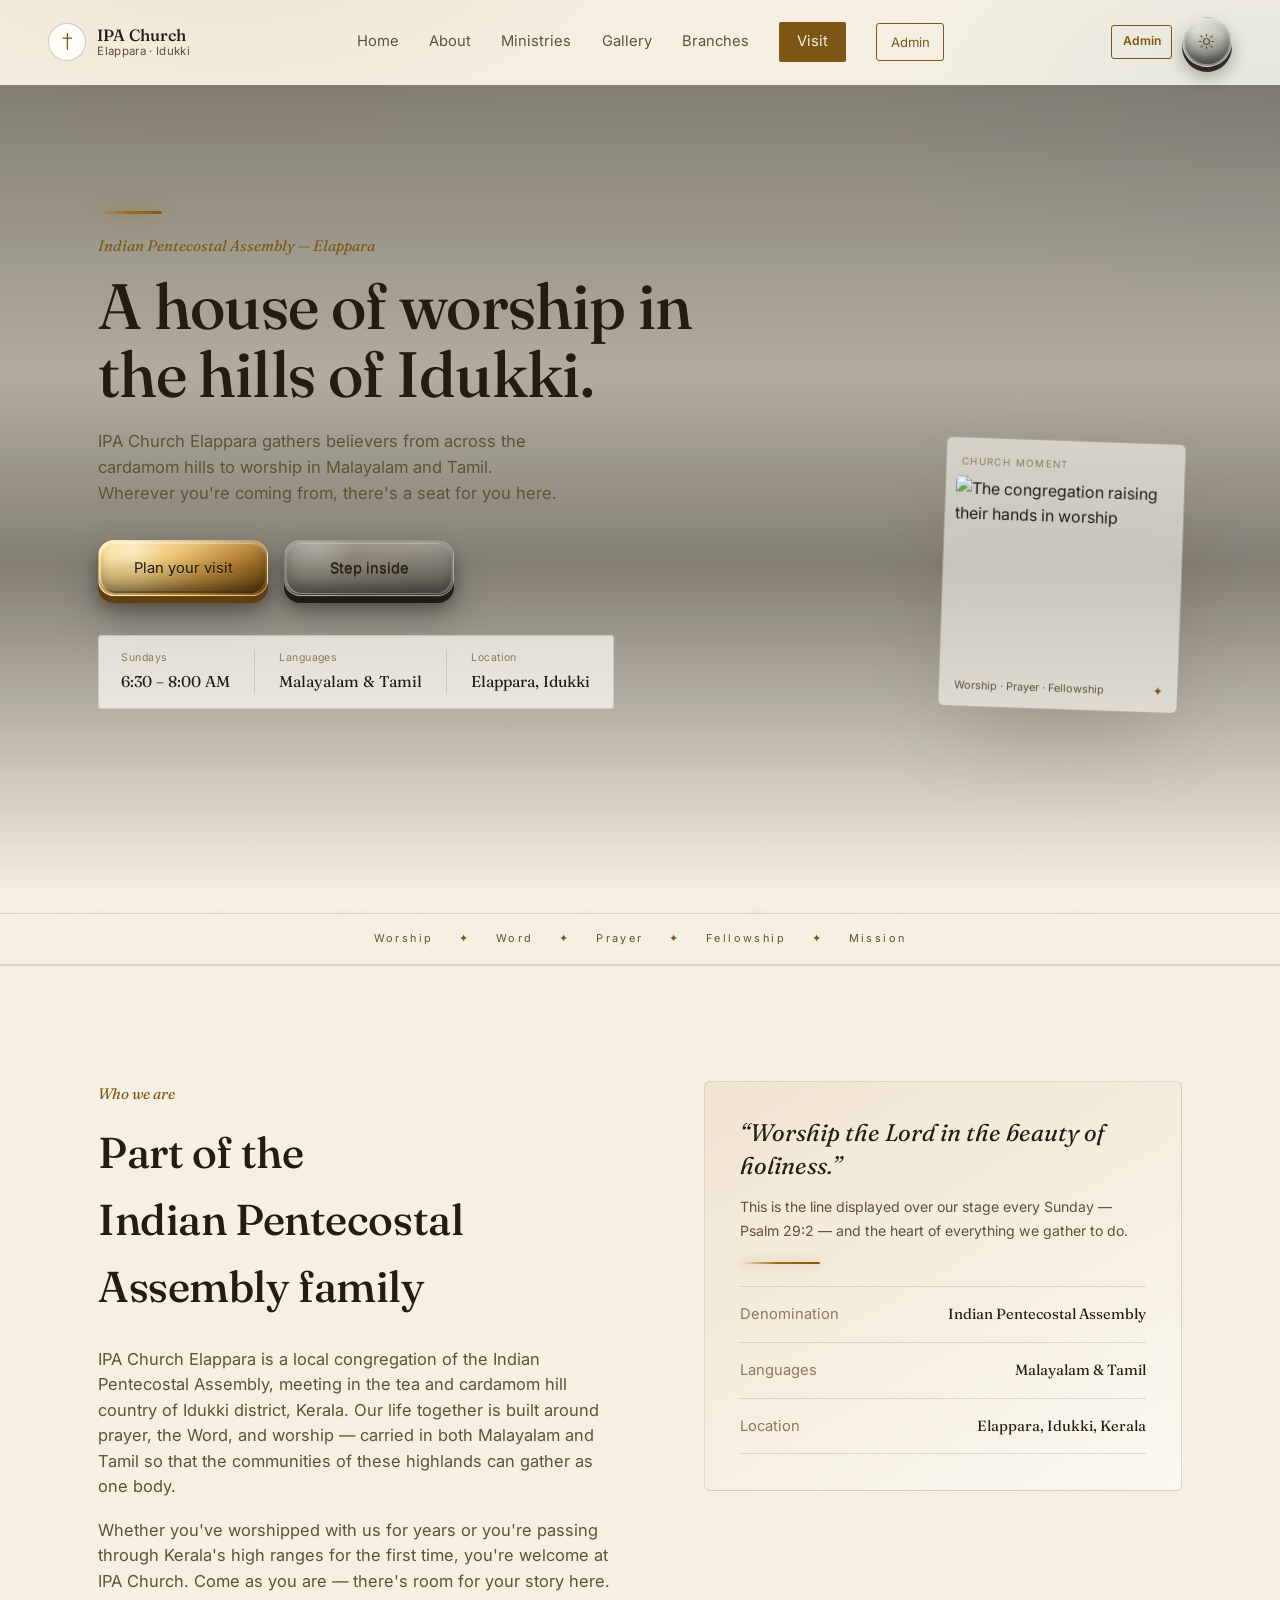
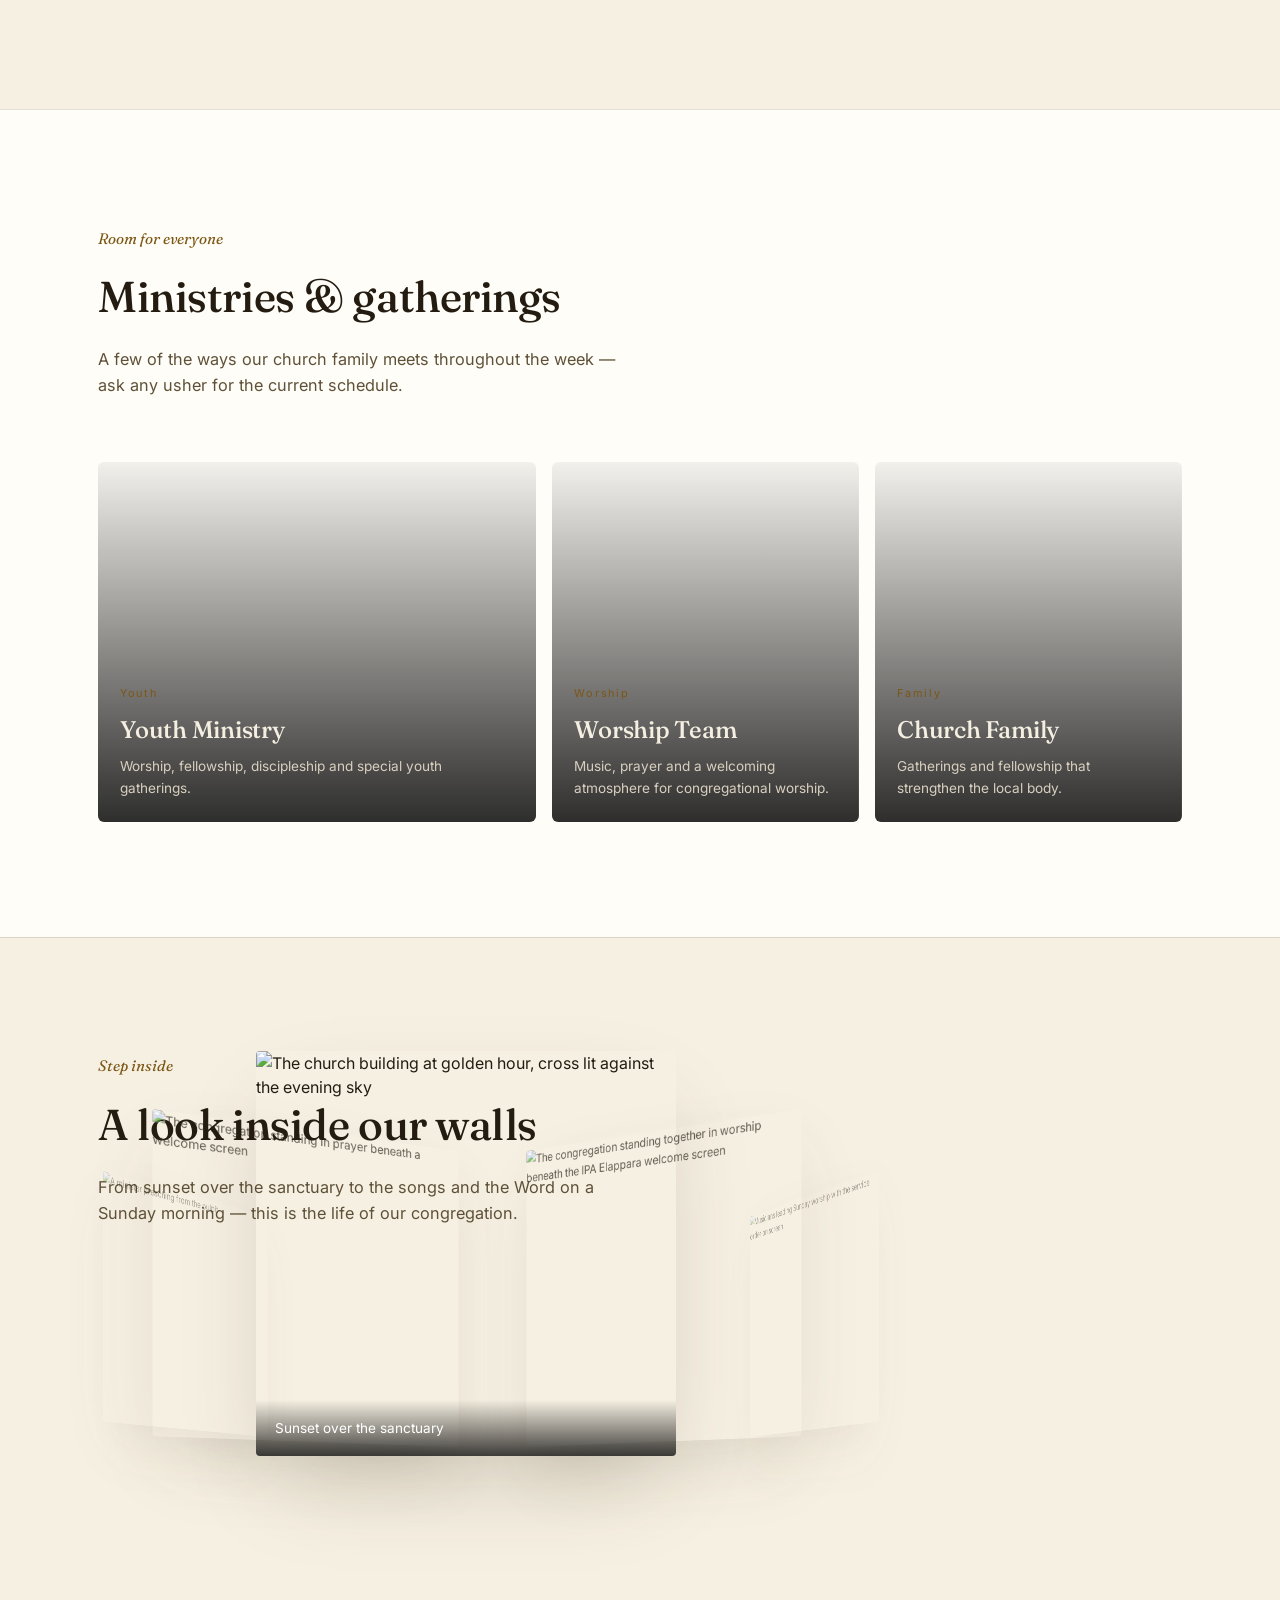
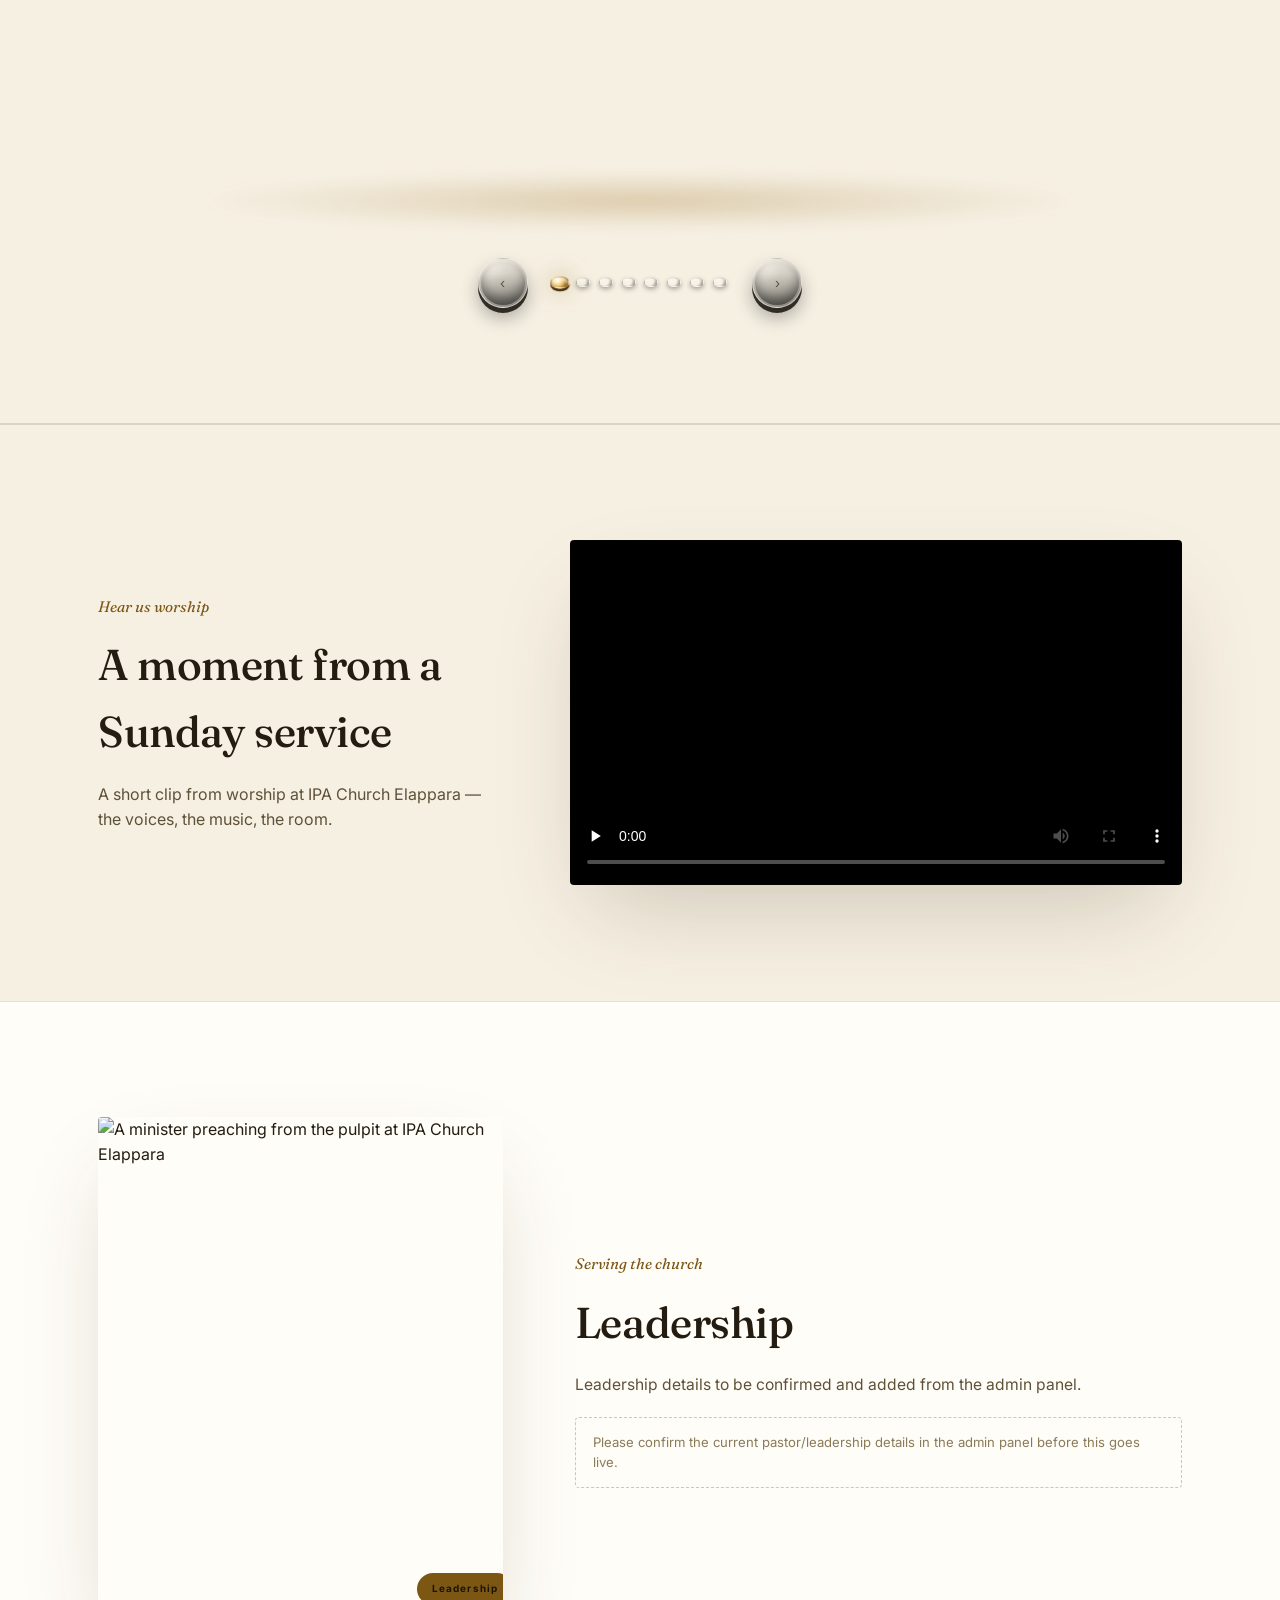
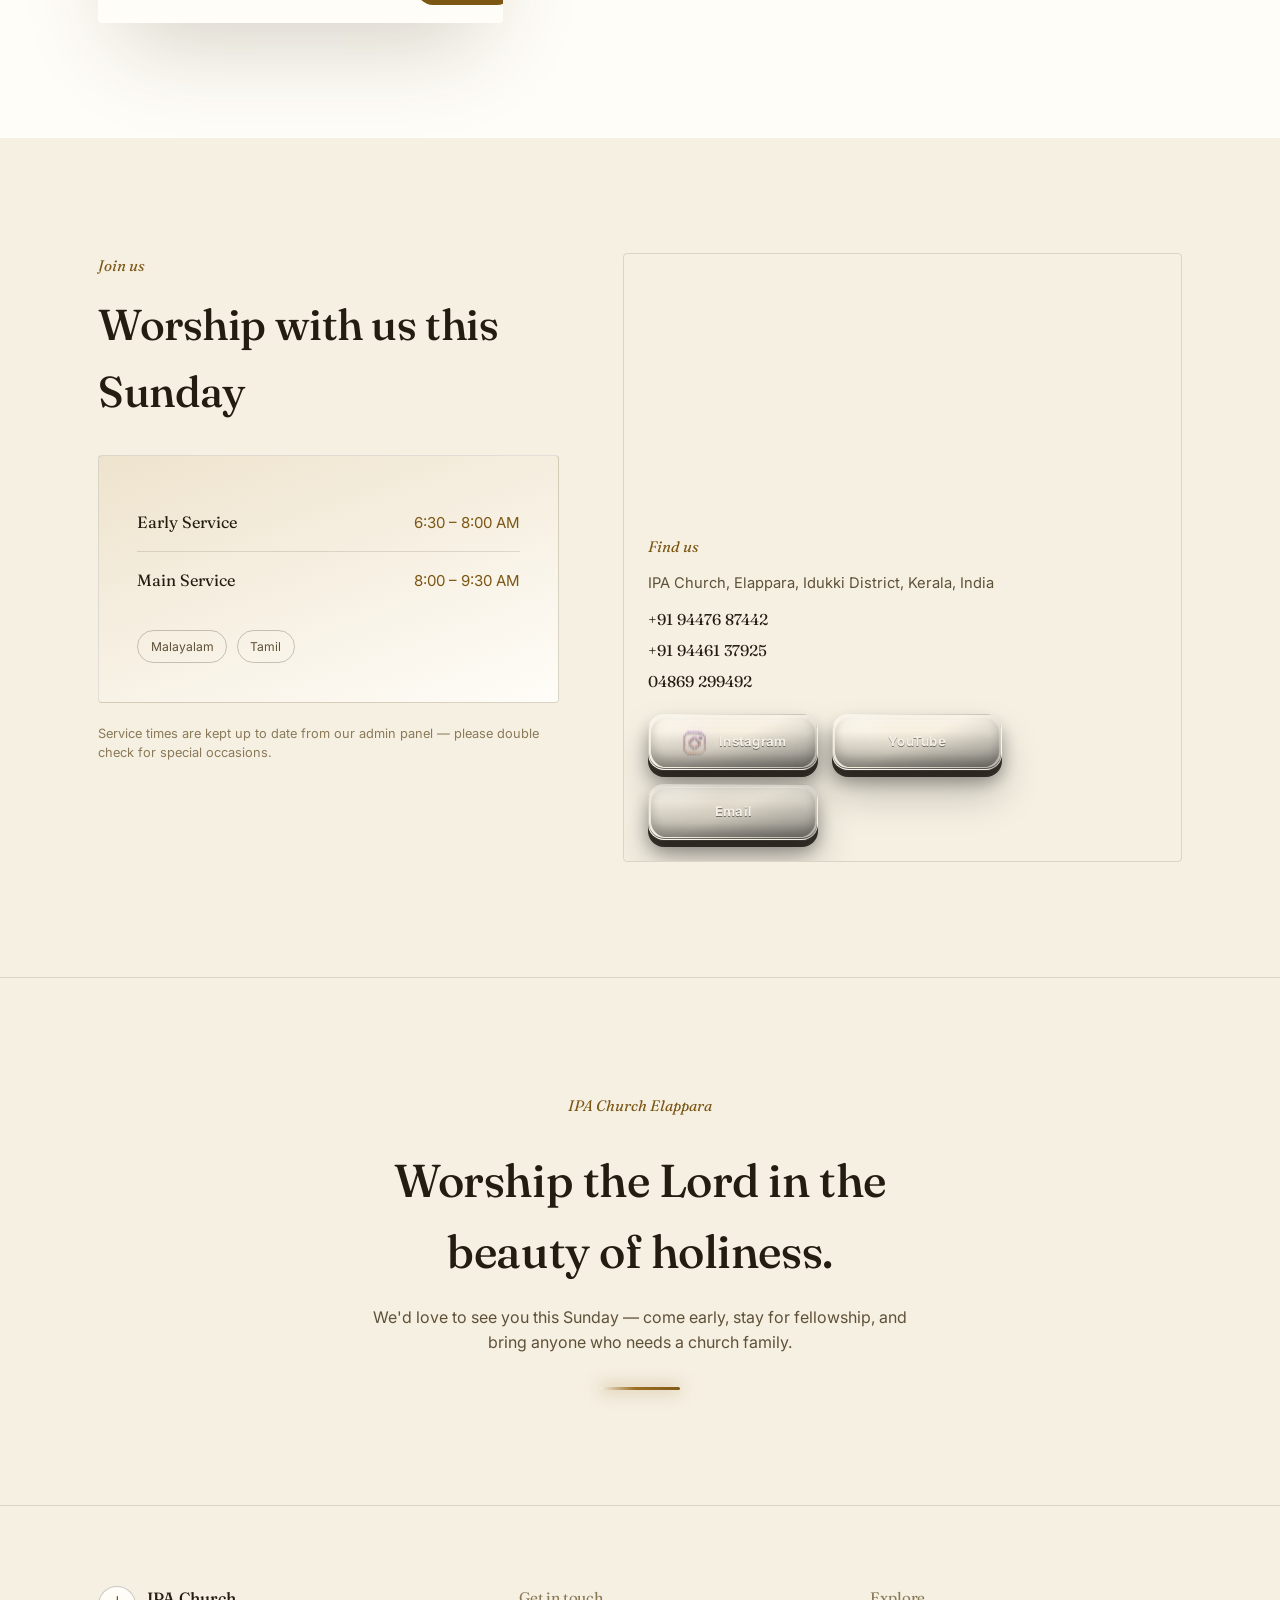
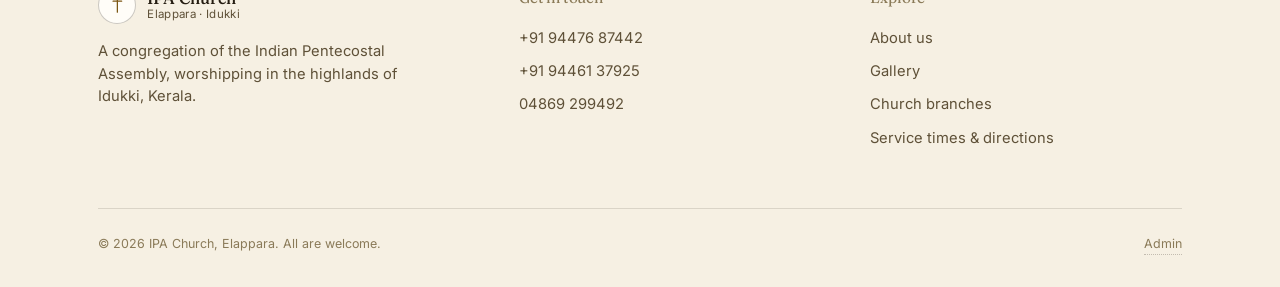
==== commit 3934d847: "Add church branches navigation" ====
--- a/index.html
+++ b/index.html
@@ -26,6 +26,7 @@
     <a href="#about">About</a>
     <a href="#ministries">Ministries</a>
     <a href="#gallery">Gallery</a>
+    <a href="branches.html">Branches</a>
     <a href="#visit" class="cta">Visit</a>
     <a href="admin.html" style="color:var(--gold-2)!important;border:1px solid var(--gold-2);padding:0.48rem 0.85rem;border-radius:3px;font-size:0.82rem;">Admin</a>
   </nav>
@@ -325,6 +326,7 @@
         <ul>
           <li><a href="#about">About us</a></li>
           <li><a href="#gallery">Gallery</a></li>
+          <li><a href="branches.html">Church branches</a></li>
           <li><a href="#visit">Service times &amp; directions</a></li>
         </ul>
       </div>
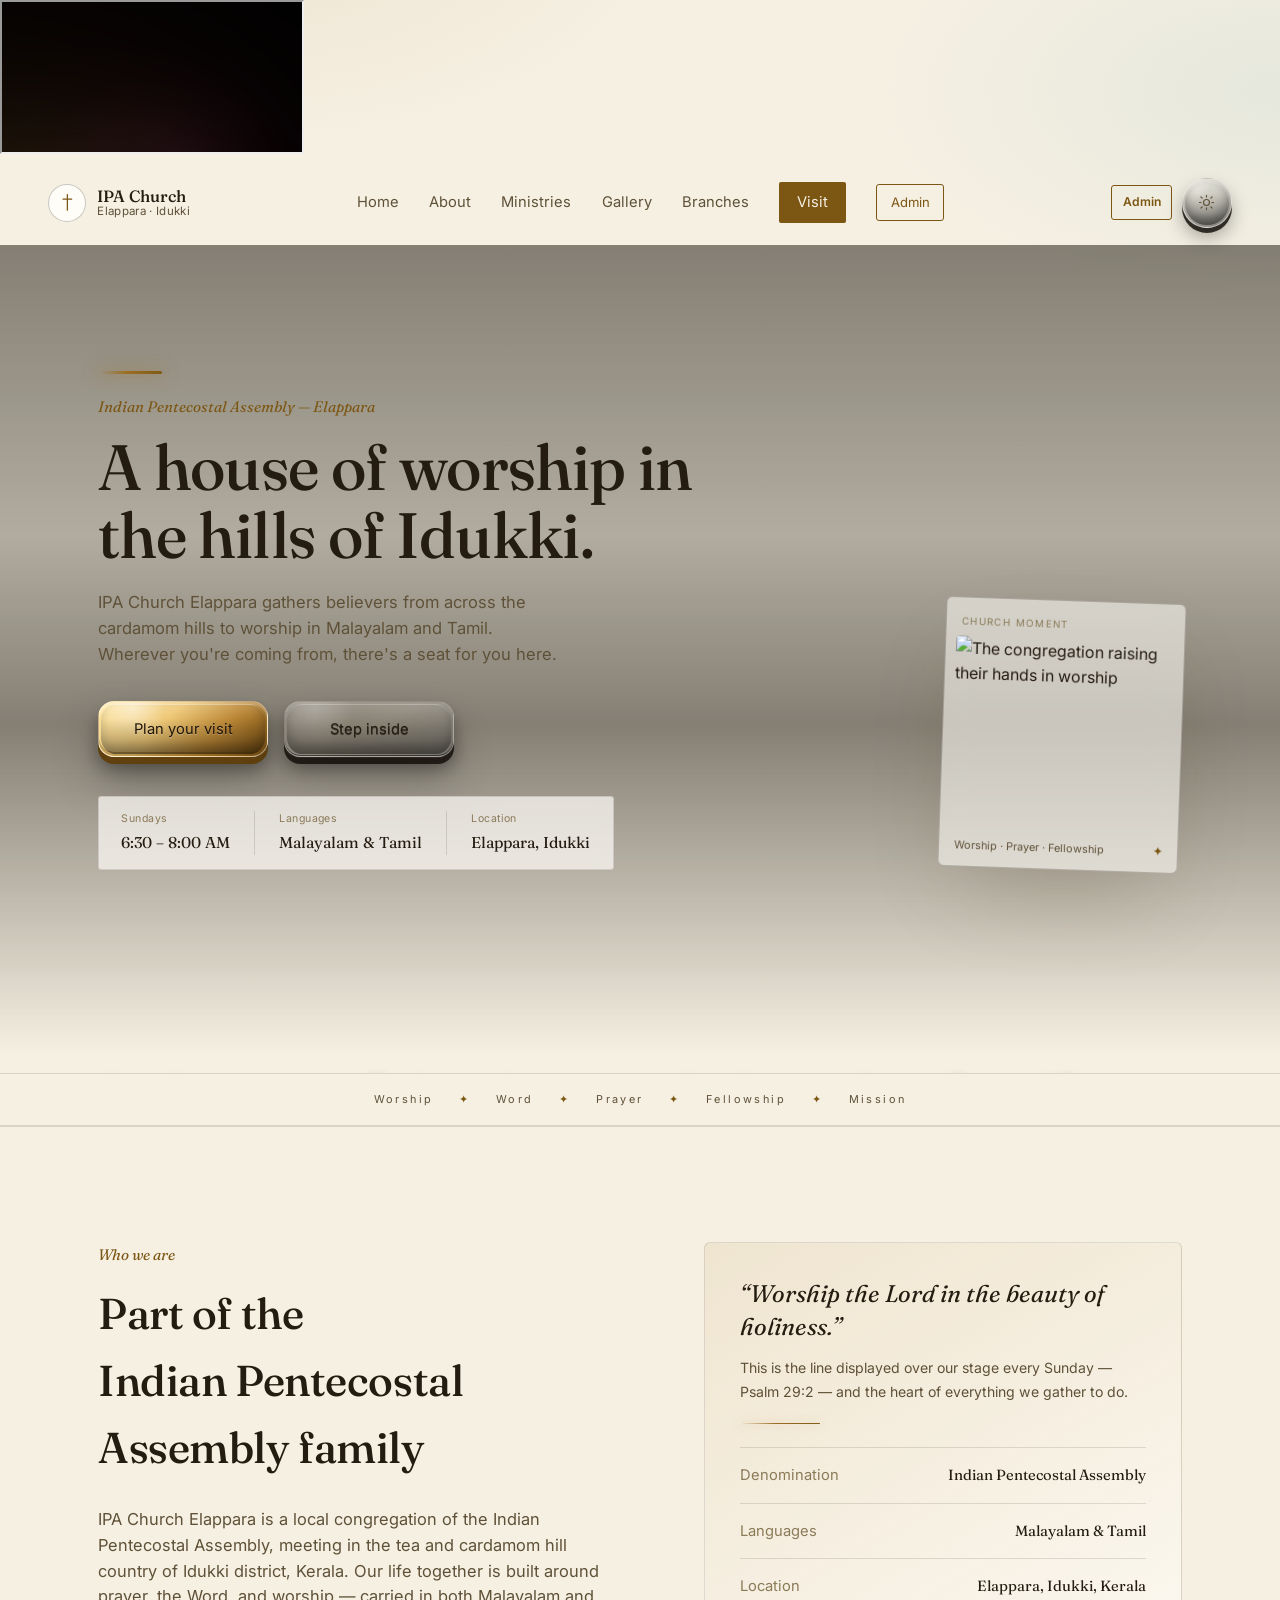
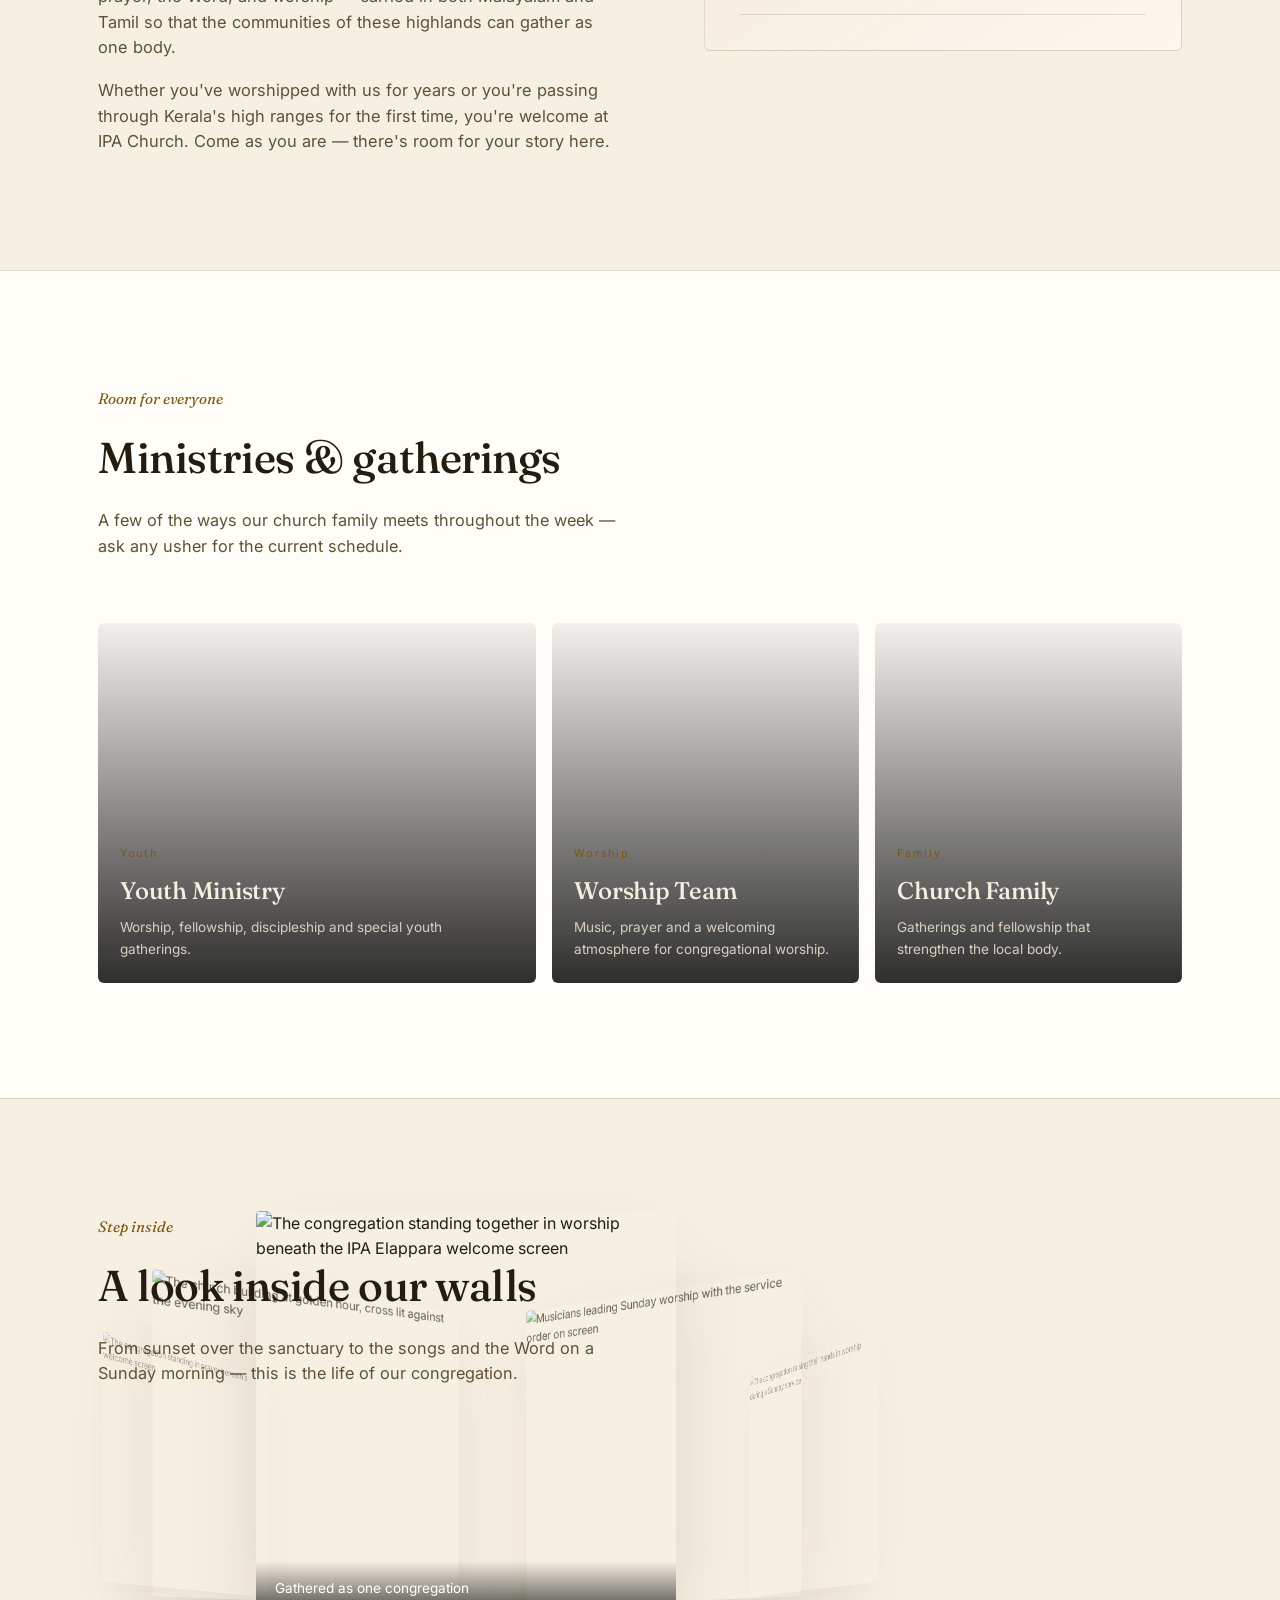
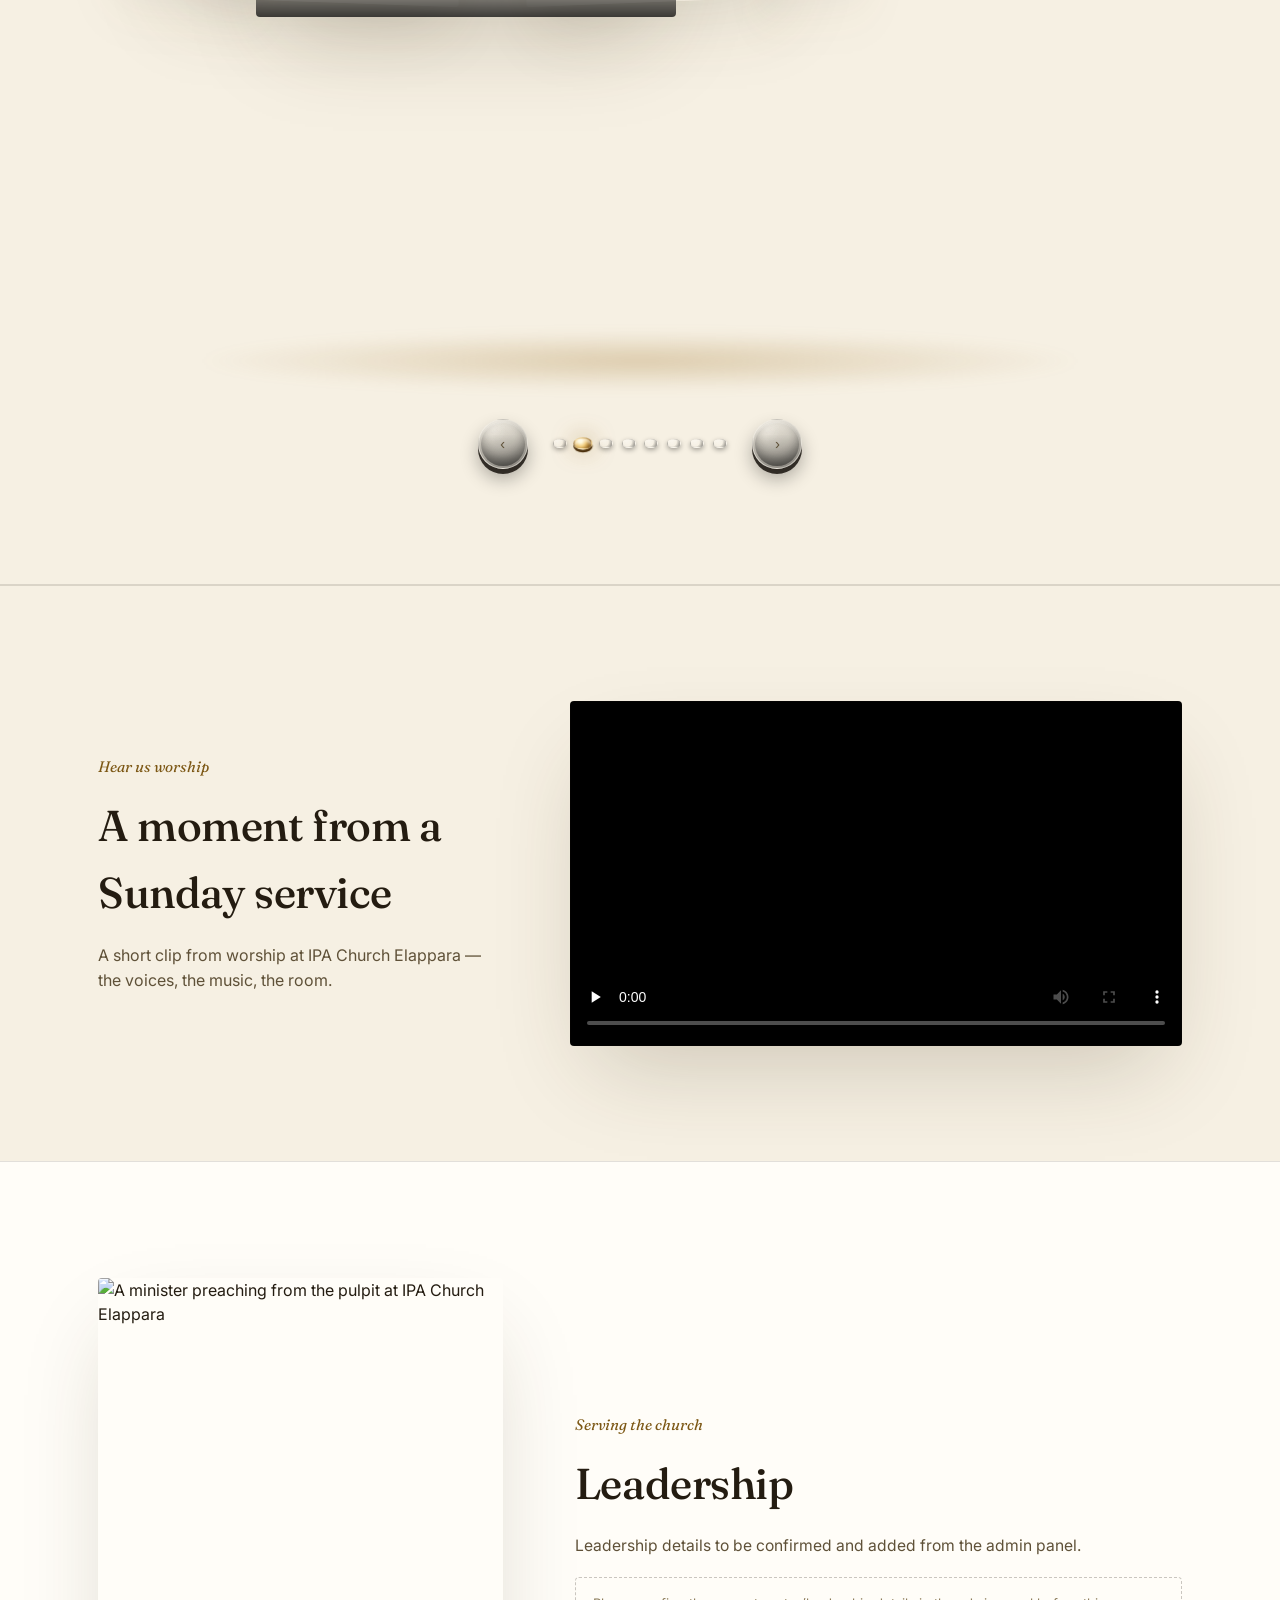
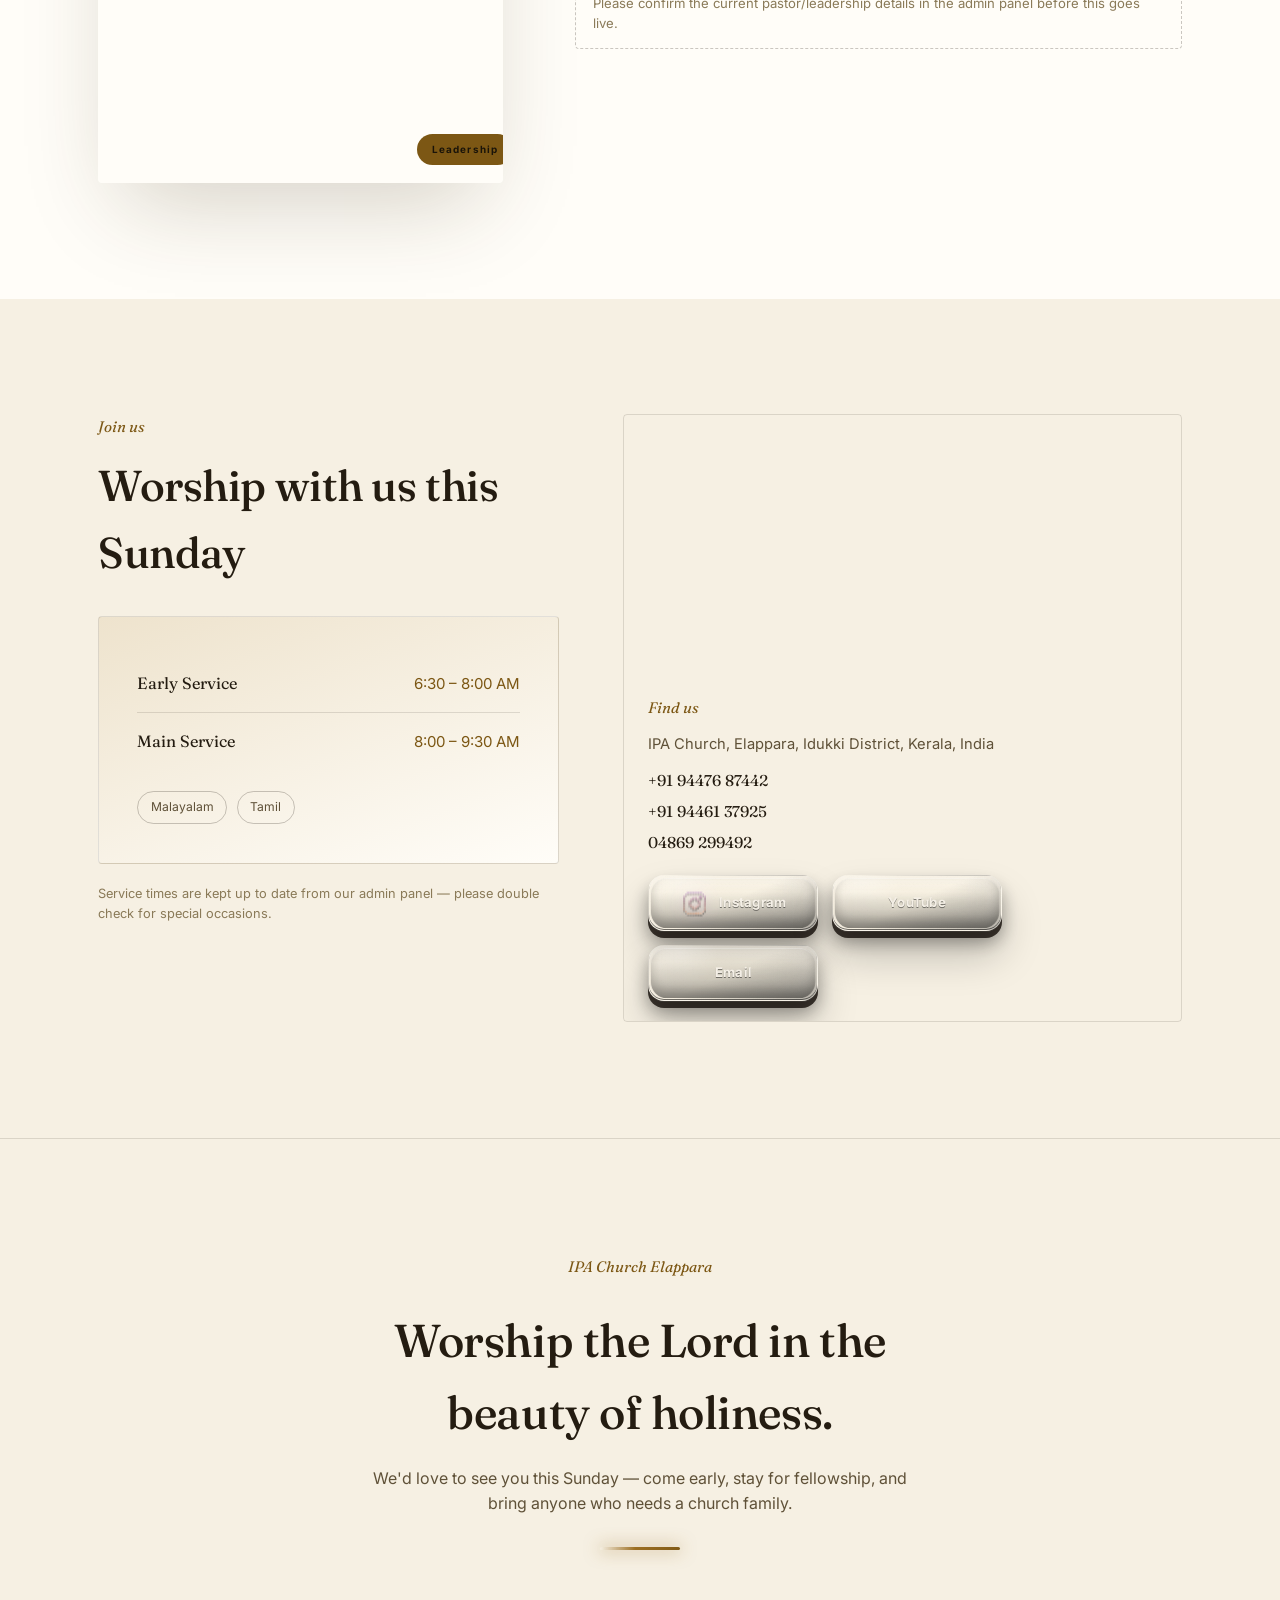
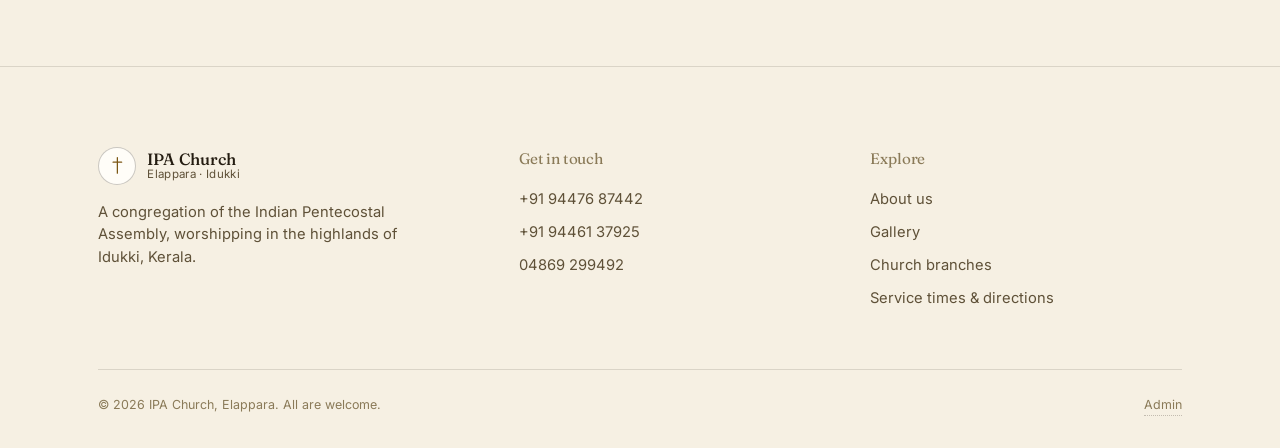
==== commit c230d298: "Apply animated background overlay to main site" ====
--- a/index.html
+++ b/index.html
@@ -8,6 +8,7 @@
 <link rel="stylesheet" href="styles.css">
 </head>
 <body>
+<iframe class="ipa-background-overlay" src="background-overlay.html" title="" aria-hidden="true" tabindex="-1"></iframe>
 
 <header class="site-nav" id="siteNav">
   <a href="#top" class="brand">
--- a/styles.css
+++ b/styles.css
@@ -478,3 +478,6 @@
 .admin-msg.err{color:#e07a5f;}
 .admin-logout{font-size:0.82rem;color:var(--muted-2);border-bottom:1px dotted var(--line-strong);}
 .admin-logout:hover{color:var(--gold-2);}
+
+/* ---------- Branch manager ---------- */
+.admin-section-heading{display:flex;align-items:flex-start;justify-content:space-between;gap:1rem;flex-wrap:wrap;margin-bottom:1.2rem;}.admin-section-sub{margin-top:.35rem;color:var(--muted-2);font-size:.8rem;line-height:1.5;max-width:60ch}.branch-admin-list{display:grid;gap:1rem}.branch-admin-card{display:grid;grid-template-columns:180px 1fr;gap:1rem;padding:1rem;border:1px solid var(--line);border-radius:8px;background:linear-gradient(145deg,rgba(255,255,255,.035),rgba(0,0,0,.12))}.branch-admin-preview{aspect-ratio:4/5;border-radius:7px;overflow:hidden;background:linear-gradient(145deg,var(--bg-elev-2),var(--bg));border:1px solid var(--line)}.branch-admin-preview img{width:100%;height:100%;object-fit:cover}.branch-placeholder{height:100%;display:grid;place-items:center;color:var(--muted-2);font-size:.76rem;text-align:center;padding:1rem}.branch-admin-fields{display:grid;grid-template-columns:1fr 1fr;gap:.8rem}.branch-admin-fields .full{grid-column:1/-1}.branch-admin-fields label{display:flex;flex-direction:column;gap:.35rem;font-size:.76rem;color:var(--muted-2)}.branch-admin-fields input,.branch-admin-fields textarea{width:100%;padding:.7rem .8rem;border:1px solid var(--line-strong);border-radius:5px;background:var(--bg);color:var(--ink);font:inherit}.branch-admin-fields textarea{resize:vertical;min-height:100px}.branch-admin-photo{margin-top:.7rem;font-size:.75rem;color:var(--muted-2)}.branch-admin-photo input{display:block;margin-top:.4rem;width:100%}.branch-admin-actions{display:flex;align-items:center;gap:.65rem;flex-wrap:wrap;margin-top:.85rem}.branch-admin-status{font-size:.75rem;color:var(--muted-2);min-height:1em}.branch-admin-empty{padding:1.2rem;border:1px dashed var(--line-strong);border-radius:6px;color:var(--muted-2);font-size:.82rem}@media(max-width:700px){.branch-admin-card{grid-template-columns:1fr}.branch-admin-fields{grid-template-columns:1fr}.branch-admin-fields .full{grid-column:auto}}
